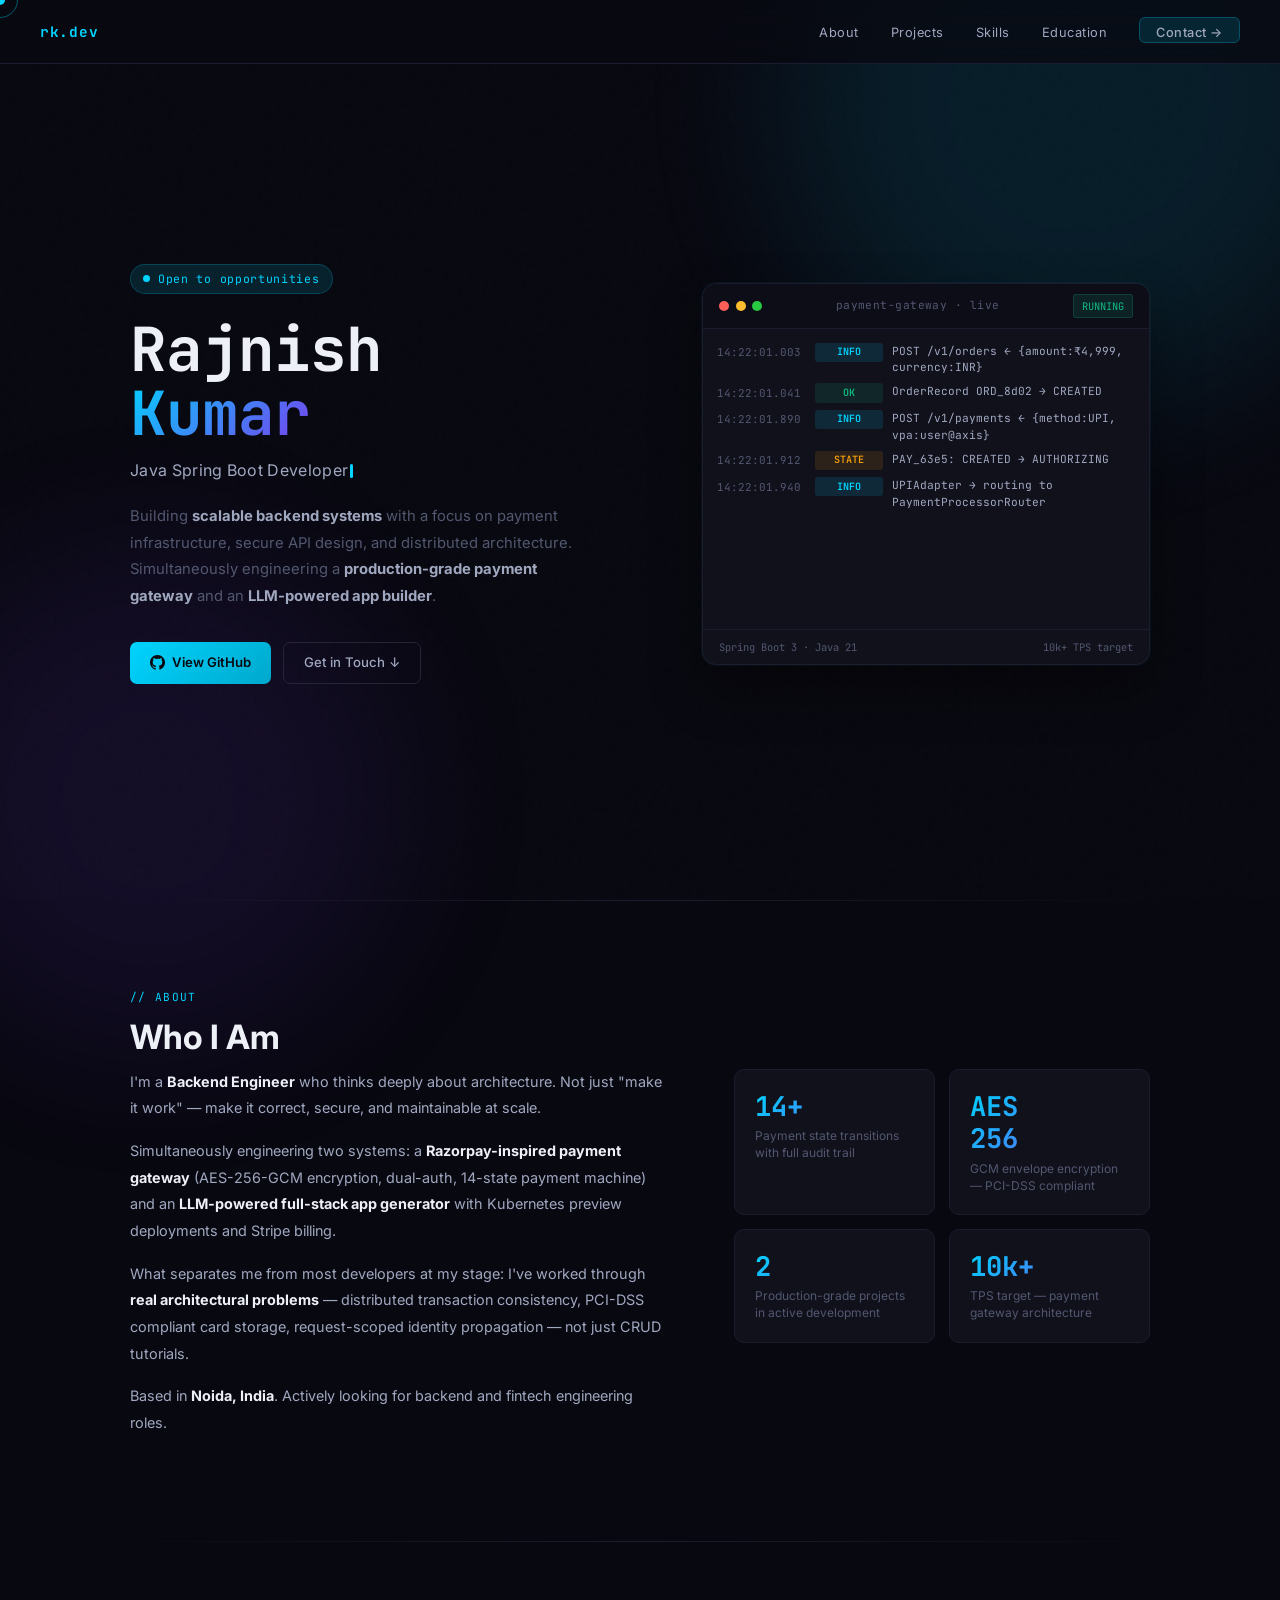
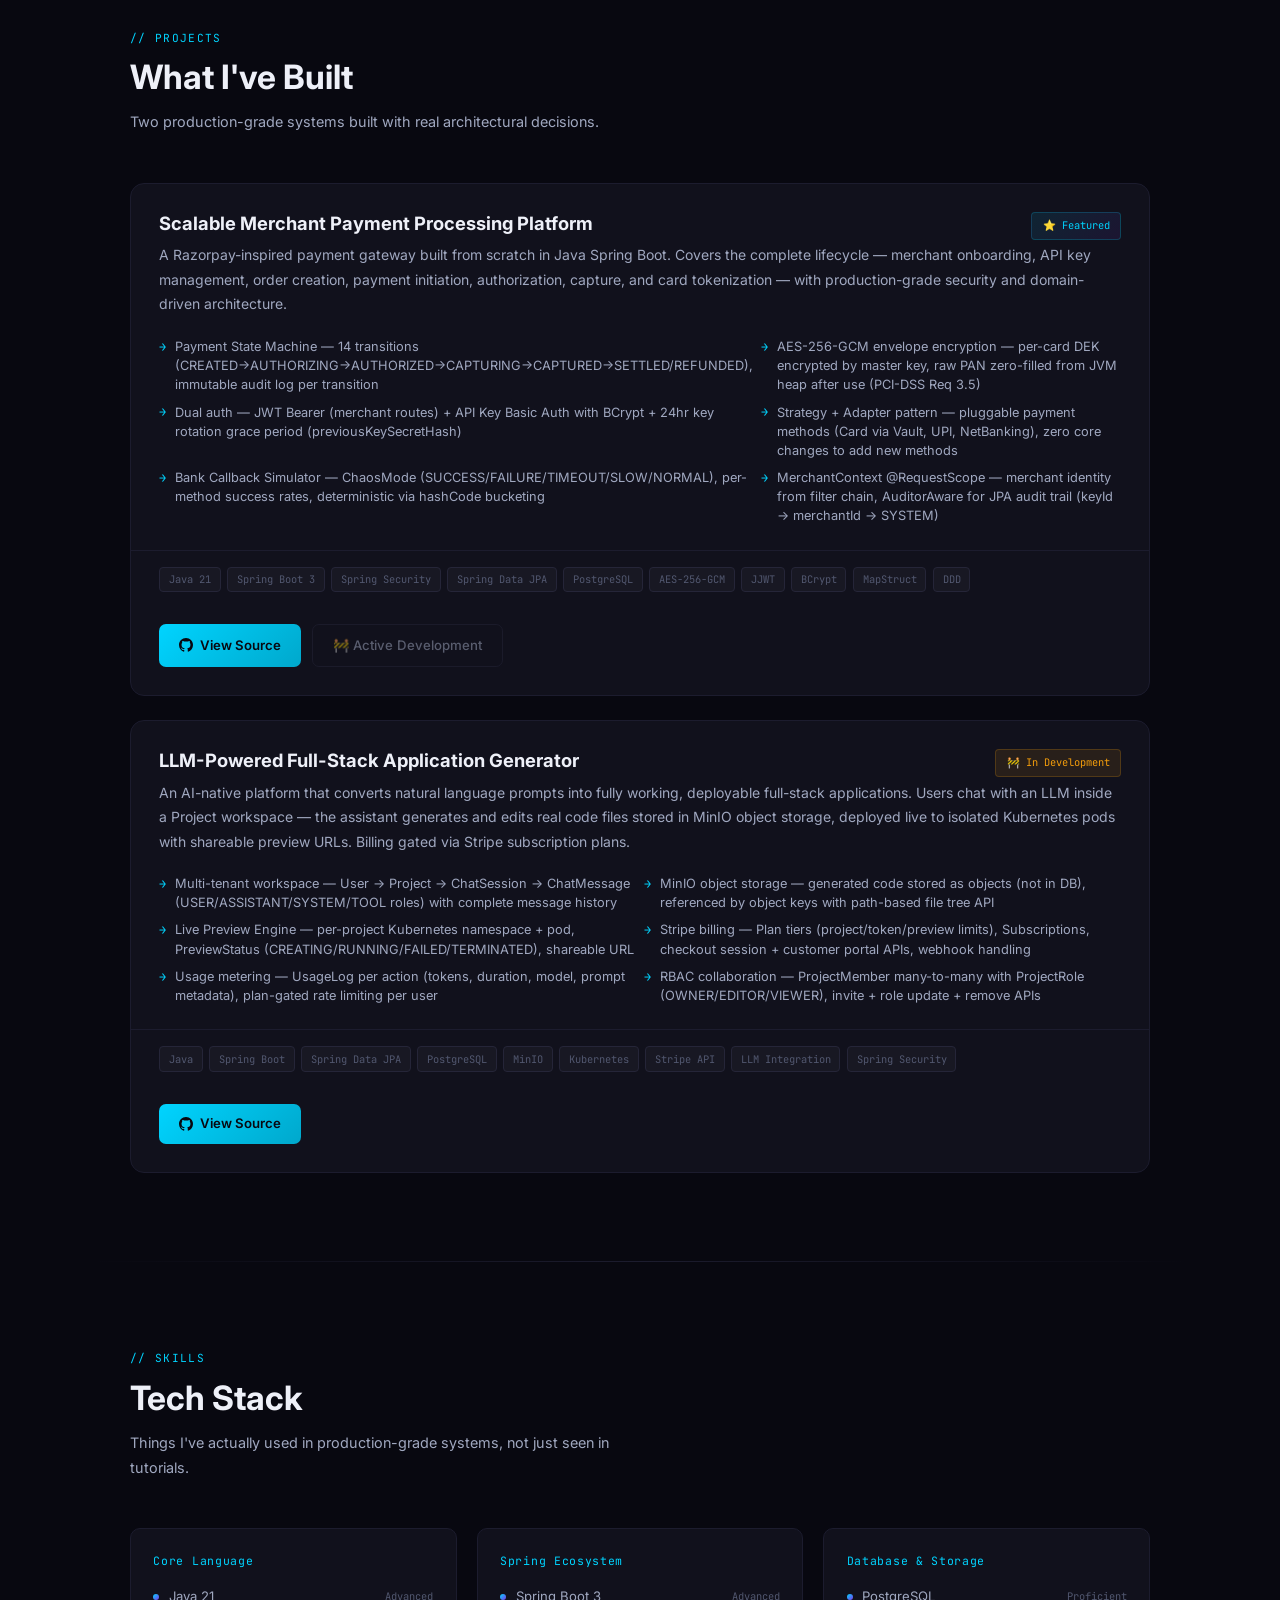
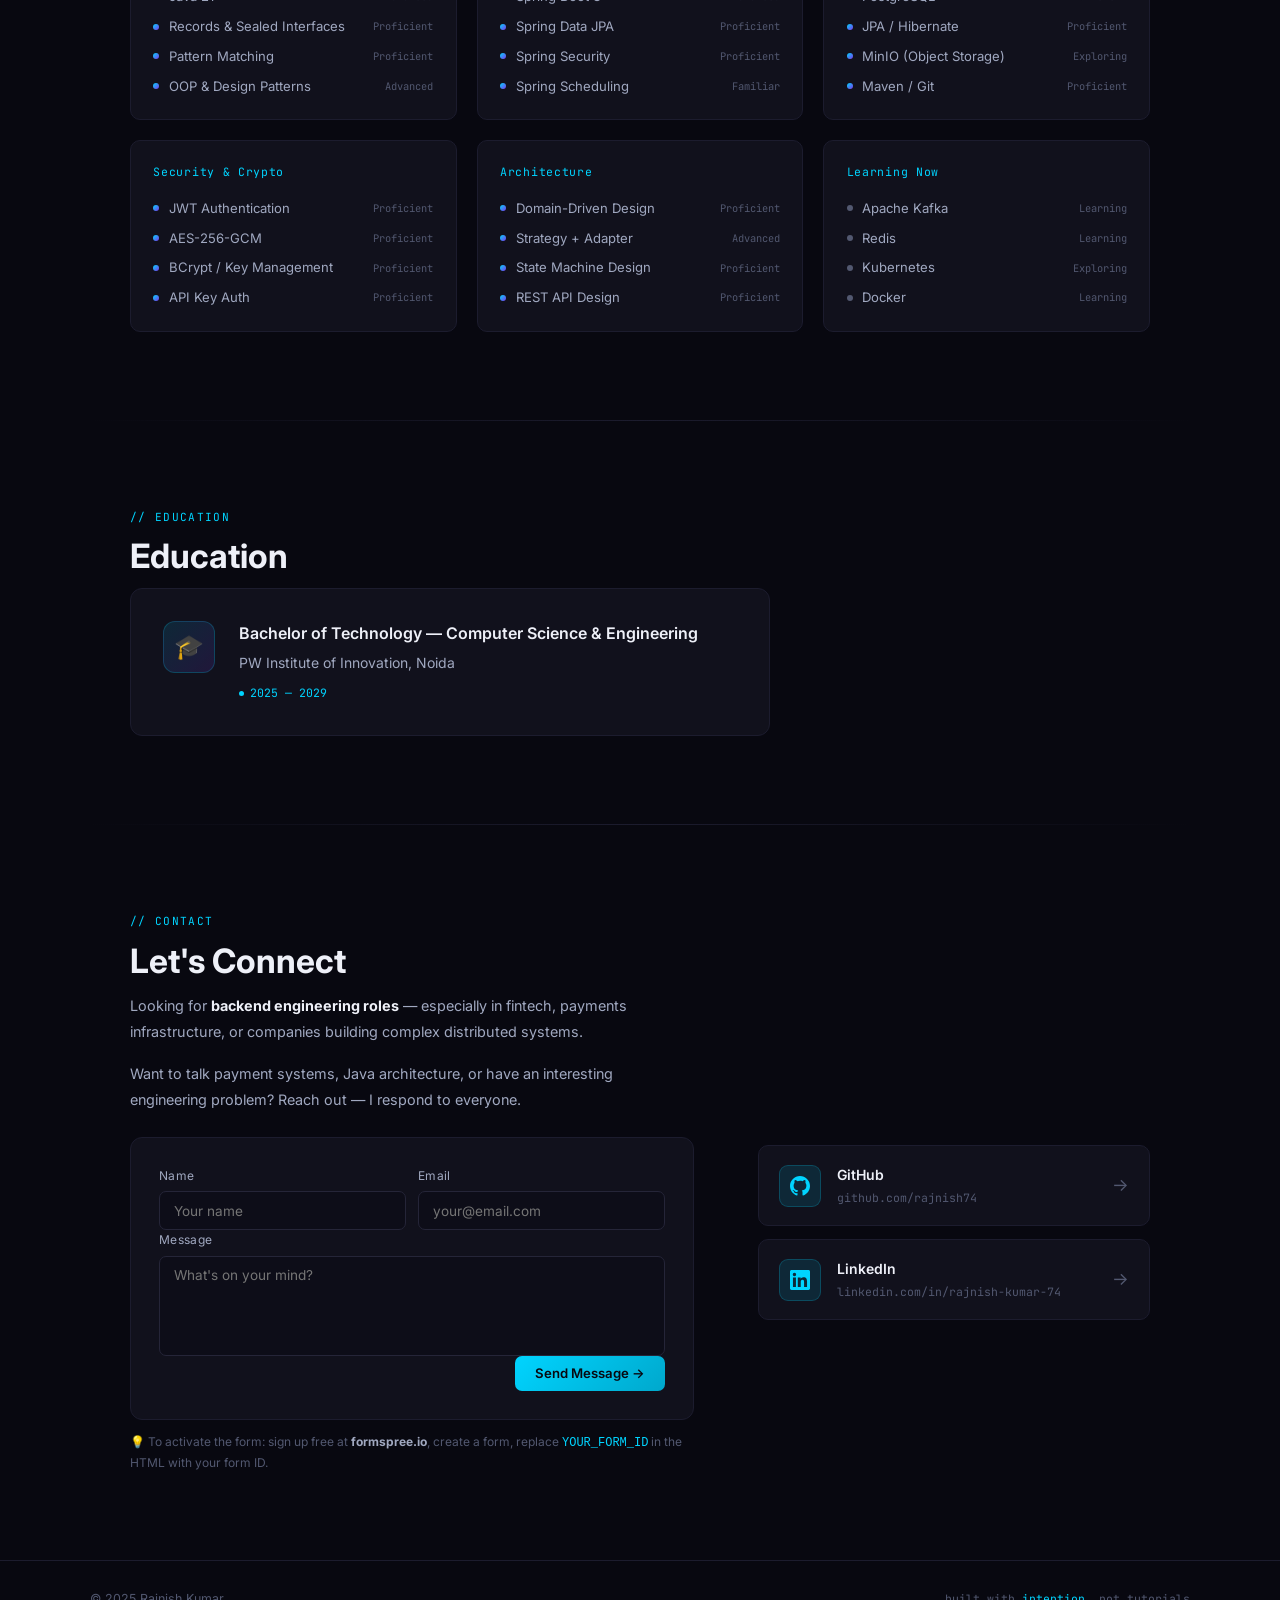
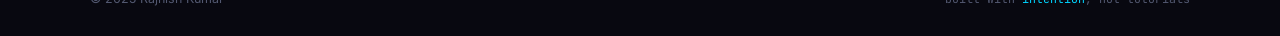
==== index.html @ afc5b8bb "Add files via upload" ====
<!DOCTYPE html>
<html lang="en">
<head>
<meta charset="UTF-8"/>
<meta name="viewport" content="width=device-width, initial-scale=1.0"/>
<title>Rajnish Kumar — Backend Engineer</title>
<meta name="description" content="Rajnish Kumar — Java Spring Boot Developer building scalable backend systems and payment infrastructure. Open to backend and fintech engineering roles."/>
<meta property="og:title" content="Rajnish Kumar — Backend Engineer"/>
<meta property="og:description" content="Java Spring Boot Developer building payment gateways and AI-powered platforms."/>
<meta property="og:type" content="website"/>
<link rel="preconnect" href="https://fonts.googleapis.com"/>
<link rel="preconnect" href="https://fonts.gstatic.com" crossorigin/>
<link href="https://fonts.googleapis.com/css2?family=JetBrains+Mono:wght@400;600;700&family=Inter:wght@300;400;500;600;700&display=swap" rel="stylesheet"/>
<style>
*,*::before,*::after{box-sizing:border-box;margin:0;padding:0}
:root{
  --bg:#080810;--surface:#0D0D18;--card:#11111C;
  --border:#1C1C2E;--border2:#252538;
  --accent:#00D4FF;--accent-dim:rgba(0,212,255,0.12);--accent-glow:rgba(0,212,255,0.25);
  --purple:#7C3AED;--purple-dim:rgba(124,58,237,0.15);
  --text:#EEF0F8;--text2:#A0A8C0;--muted:#525870;
  --success:#10B981;--warning:#F59E0B;--error:#EF4444;
}
html{scroll-behavior:smooth;cursor:none}
body{background:var(--bg);color:var(--text);font-family:'Inter',sans-serif;font-size:16px;line-height:1.6;overflow-x:hidden}

/* ── CURSOR ── */
#cursor{position:fixed;width:10px;height:10px;border-radius:50%;background:var(--accent);pointer-events:none;z-index:9999;transition:transform .1s,background .2s;mix-blend-mode:screen;transform:translate(-50%,-50%)}
#cursor-ring{position:fixed;width:36px;height:36px;border-radius:50%;border:1.5px solid rgba(0,212,255,0.4);pointer-events:none;z-index:9998;transition:width .2s,height .2s,opacity .2s;transform:translate(-50%,-50%)}

/* ── BACKGROUND ── */
body::before{content:'';position:fixed;inset:0;z-index:0;pointer-events:none;background-image:url("data:image/svg+xml,%3Csvg viewBox='0 0 200 200' xmlns='http://www.w3.org/2000/svg'%3E%3Cfilter id='n'%3E%3CfeTurbulence type='fractalNoise' baseFrequency='0.9' numOctaves='4' stitchTiles='stitch'/%3E%3C/filter%3E%3Crect width='100%25' height='100%25' filter='url(%23n)' opacity='0.04'/%3E%3C/svg%3E");opacity:.4}
.orb{position:fixed;border-radius:50%;pointer-events:none;z-index:0;filter:blur(80px);opacity:.1}
.orb1{width:600px;height:600px;background:var(--accent);top:-200px;right:-100px}
.orb2{width:500px;height:500px;background:var(--purple);bottom:-150px;left:-100px}

/* ── NAV ── */
nav{position:fixed;top:0;left:0;right:0;z-index:100;padding:0 2.5rem;height:64px;display:flex;align-items:center;justify-content:space-between;background:rgba(8,8,16,0.75);backdrop-filter:blur(20px);border-bottom:1px solid var(--border);transition:box-shadow .3s}
nav.scrolled{box-shadow:0 4px 30px rgba(0,0,0,.4)}
.nav-logo{font-family:'JetBrains Mono',monospace;font-size:.9rem;font-weight:700;color:var(--accent);text-decoration:none;letter-spacing:.05em}
.nav-links{display:flex;gap:2rem;list-style:none;align-items:center}
.nav-links a{color:var(--text2);font-size:.8rem;text-decoration:none;letter-spacing:.04em;transition:color .2s;position:relative;padding-bottom:2px}
.nav-links a::after{content:'';position:absolute;left:0;bottom:0;width:0;height:1.5px;background:var(--accent);transition:width .25s;border-radius:2px}
.nav-links a:hover{color:var(--text)}
.nav-links a:hover::after,.nav-links a.active::after{width:100%}
.nav-links a.active{color:var(--accent)}
.nav-cta{padding:.45rem 1rem;border-radius:6px;background:var(--accent-dim);color:var(--accent);border:1px solid rgba(0,212,255,.25);font-size:.8rem;font-weight:500;text-decoration:none;transition:all .2s}
.nav-cta:hover,.nav-cta.active{background:rgba(0,212,255,.2);border-color:rgba(0,212,255,.5)}
.hamburger{display:none;flex-direction:column;gap:5px;cursor:pointer;padding:4px}
.hamburger span{display:block;width:22px;height:2px;background:var(--text2);transition:.3s;border-radius:2px}
.hamburger.open span:nth-child(1){transform:rotate(45deg) translate(5px,5px)}
.hamburger.open span:nth-child(2){opacity:0}
.hamburger.open span:nth-child(3){transform:rotate(-45deg) translate(5px,-5px)}
.mobile-menu{display:none;position:fixed;top:64px;left:0;right:0;z-index:99;background:rgba(8,8,16,.97);backdrop-filter:blur(20px);border-bottom:1px solid var(--border);padding:1.5rem 2.5rem;flex-direction:column;gap:1.25rem}
.mobile-menu.open{display:flex}
.mobile-menu a{color:var(--text2);text-decoration:none;font-size:.95rem;transition:color .2s}
.mobile-menu a.active{color:var(--accent)}

/* ── HERO ── */
#hero{min-height:100vh;display:flex;align-items:center;padding:7rem 2.5rem 4rem;position:relative;z-index:1;max-width:1100px;margin:0 auto}
.hero-inner{display:grid;grid-template-columns:1.1fr 1fr;gap:5rem;align-items:center;width:100%}
.hero-eyebrow{display:inline-flex;align-items:center;gap:.5rem;font-family:'JetBrains Mono',monospace;font-size:.72rem;color:var(--accent);background:var(--accent-dim);border:1px solid rgba(0,212,255,.2);padding:.3rem .75rem;border-radius:100px;width:fit-content;letter-spacing:.06em;margin-bottom:1.5rem}
.hero-eyebrow::before{content:'';width:7px;height:7px;border-radius:50%;background:var(--accent);animation:pulse 2s infinite}
.hero-name{font-family:'JetBrains Mono',monospace;font-size:clamp(2.4rem,5vw,3.8rem);font-weight:700;line-height:1.05;color:var(--text);margin-bottom:.75rem}
.hero-name .accent{background:linear-gradient(135deg,var(--accent),var(--purple));-webkit-background-clip:text;-webkit-text-fill-color:transparent;background-clip:text}
/* TYPING CURSOR */
.type-cursor{display:inline-block;width:3px;height:.85em;background:var(--accent);border-radius:2px;vertical-align:middle;margin-left:2px;animation:blink 1s infinite}
.hero-title{font-size:1rem;color:var(--text2);font-weight:400;margin-bottom:1.25rem;letter-spacing:.02em;min-height:1.6em}
.hero-desc{font-size:.925rem;color:var(--muted);line-height:1.8;max-width:460px;margin-bottom:2rem}
.hero-desc strong{color:var(--text2)}
.hero-btns{display:flex;gap:.75rem;flex-wrap:wrap}
.btn{display:inline-flex;align-items:center;gap:.45rem;padding:.6rem 1.25rem;border-radius:7px;font-size:.825rem;font-weight:500;text-decoration:none;transition:all .2s;font-family:'Inter',sans-serif;border:none;cursor:pointer}
.btn-primary{background:linear-gradient(135deg,var(--accent),#00A8CC);color:#080810;font-weight:600}
.btn-primary:hover{transform:translateY(-2px);box-shadow:0 8px 25px rgba(0,212,255,.3)}
.btn-ghost{background:transparent;color:var(--text2);border:1px solid var(--border2)}
.btn-ghost:hover{border-color:rgba(0,212,255,.4);color:var(--accent)}

/* ── TRANSACTION LOG ── */
.log-widget{background:var(--card);border:1px solid var(--border);border-radius:14px;overflow:hidden;font-family:'JetBrains Mono',monospace;box-shadow:0 0 0 1px rgba(0,212,255,.05),0 25px 50px rgba(0,0,0,.4)}
.log-titlebar{display:flex;align-items:center;justify-content:space-between;padding:.65rem 1rem;background:var(--surface);border-bottom:1px solid var(--border)}
.log-dots{display:flex;gap:.4rem}
.log-dot{width:10px;height:10px;border-radius:50%}
.log-filename{color:var(--muted);font-size:.7rem;letter-spacing:.04em}
.log-running{font-size:.65rem;padding:.15rem .5rem;border-radius:3px;background:rgba(16,185,129,.12);color:var(--success);border:1px solid rgba(16,185,129,.2)}
.log-body{height:300px;overflow:hidden;padding:.85rem}
#logLines{display:flex;flex-direction:column;gap:.45rem}
.log-line{display:grid;grid-template-columns:88px 68px 1fr;gap:.6rem;align-items:start;opacity:0;animation:slideIn .35s forwards}
.log-time{color:var(--muted);font-size:.68rem;padding-top:.1rem}
.log-badge{font-size:.63rem;padding:.1rem .35rem;border-radius:3px;font-weight:600;text-align:center;white-space:nowrap}
.b-ok{background:rgba(16,185,129,.12);color:var(--success)}
.b-info{background:var(--accent-dim);color:var(--accent)}
.b-warn{background:rgba(245,158,11,.12);color:var(--warning)}
.log-msg{color:var(--text2);font-size:.7rem;line-height:1.5}
.log-footer{padding:.55rem 1rem;border-top:1px solid var(--border);display:flex;justify-content:space-between;font-size:.65rem;color:var(--muted)}

/* ── SECTIONS ── */
.section-wrap{max-width:1100px;margin:0 auto;padding:5.5rem 2.5rem;position:relative;z-index:1}
.section-divider{height:1px;background:linear-gradient(90deg,transparent,var(--border),transparent);max-width:1100px;margin:0 auto}
.section-eyebrow{font-family:'JetBrains Mono',monospace;font-size:.7rem;color:var(--accent);letter-spacing:.12em;text-transform:uppercase;margin-bottom:.6rem}
.section-heading{font-size:clamp(1.6rem,3vw,2.1rem);font-weight:700;margin-bottom:.75rem;line-height:1.2}
.section-sub{color:var(--text2);font-size:.9rem;max-width:540px;margin-bottom:3rem;line-height:1.75}

/* ── ABOUT ── */
.about-grid{display:grid;grid-template-columns:1.3fr 1fr;gap:4rem;align-items:start}
.about-p{color:var(--text2);font-size:.9rem;line-height:1.85;margin-bottom:1rem}
.about-p strong{color:var(--text)}
.stats-grid{display:grid;grid-template-columns:1fr 1fr;gap:.85rem}
.stat{background:var(--card);border:1px solid var(--border);border-radius:10px;padding:1.25rem;transition:border-color .2s}
.stat:hover{border-color:rgba(0,212,255,.25)}
.stat-val{font-family:'JetBrains Mono',monospace;font-size:1.7rem;font-weight:700;background:linear-gradient(135deg,var(--accent),var(--purple));-webkit-background-clip:text;-webkit-text-fill-color:transparent;background-clip:text;line-height:1.2}
.stat-lbl{color:var(--muted);font-size:.75rem;margin-top:.35rem;line-height:1.4}

/* ── PROJECTS ── */
.projects-stack{display:flex;flex-direction:column;gap:1.5rem}
.project-card{background:var(--card);border:1px solid var(--border);border-radius:14px;overflow:hidden;transition:border-color .25s,box-shadow .25s,transform .25s}
.project-card:hover{border-color:rgba(0,212,255,.3);box-shadow:0 0 40px rgba(0,212,255,.06),0 20px 40px rgba(0,0,0,.3);transform:translateY(-4px)}
.proj-top{padding:1.75rem 1.75rem 0;display:flex;justify-content:space-between;align-items:flex-start;gap:1rem}
.proj-badge{font-family:'JetBrains Mono',monospace;font-size:.65rem;padding:.3rem .65rem;border-radius:4px;white-space:nowrap;background:linear-gradient(135deg,rgba(0,212,255,.1),rgba(124,58,237,.1));color:var(--accent);border:1px solid rgba(0,212,255,.2)}
.proj-badge.wip{background:rgba(245,158,11,.1);color:var(--warning);border-color:rgba(245,158,11,.2)}
.proj-title{font-size:1.15rem;font-weight:700;margin-bottom:.5rem;line-height:1.3}
.proj-desc{color:var(--text2);font-size:.875rem;line-height:1.75;padding:0 1.75rem 1.25rem}
.feat-grid{display:grid;grid-template-columns:1fr 1fr;gap:.5rem;padding:0 1.75rem 1.5rem}
.feat{display:flex;gap:.55rem;align-items:flex-start;font-size:.8rem;color:var(--text2);line-height:1.5}
.feat-arrow{color:var(--accent);font-family:'JetBrains Mono',monospace;font-size:.75rem;margin-top:.05rem;flex-shrink:0}
.proj-stack{padding:1rem 1.75rem;border-top:1px solid var(--border);display:flex;flex-wrap:wrap;gap:.4rem}
.chip{font-family:'JetBrains Mono',monospace;font-size:.65rem;padding:.22rem .55rem;border-radius:4px;background:rgba(255,255,255,.03);color:var(--muted);border:1px solid var(--border2)}
.proj-links{padding:1rem 1.75rem 1.75rem;display:flex;gap:.65rem}

/* ── SKILLS ── */
.skills-grid{display:grid;grid-template-columns:repeat(3,1fr);gap:1.25rem}
.skill-card{background:var(--card);border:1px solid var(--border);border-radius:10px;padding:1.4rem;transition:border-color .2s,transform .2s}
.skill-card:hover{border-color:rgba(0,212,255,.2);transform:translateY(-2px)}
.skill-card-title{font-family:'JetBrains Mono',monospace;font-size:.72rem;color:var(--accent);margin-bottom:1rem;letter-spacing:.06em}
.skill-list{display:flex;flex-direction:column;gap:.55rem}
.skill-row{display:flex;align-items:center;gap:.6rem;font-size:.82rem}
.skill-dot{width:6px;height:6px;border-radius:50%;flex-shrink:0;background:linear-gradient(135deg,var(--accent),var(--purple))}
.skill-name{color:var(--text2);flex:1}
.skill-level{font-family:'JetBrains Mono',monospace;font-size:.65rem;color:var(--muted)}

/* ── EDUCATION ── */
.edu-card{background:var(--card);border:1px solid var(--border);border-radius:12px;padding:2rem;display:flex;gap:1.5rem;align-items:flex-start;transition:border-color .2s;max-width:640px}
.edu-card:hover{border-color:rgba(0,212,255,.2)}
.edu-icon-wrap{width:52px;height:52px;border-radius:12px;flex-shrink:0;background:linear-gradient(135deg,var(--accent-dim),var(--purple-dim));border:1px solid rgba(0,212,255,.2);display:flex;align-items:center;justify-content:center;font-size:1.5rem}
.edu-degree{font-size:1rem;font-weight:600;margin-bottom:.3rem}
.edu-college{color:var(--text2);font-size:.875rem}
.edu-year{font-family:'JetBrains Mono',monospace;font-size:.72rem;color:var(--accent);margin-top:.6rem;display:inline-flex;align-items:center;gap:.4rem}
.edu-year::before{content:'';width:5px;height:5px;border-radius:50%;background:var(--accent)}

/* ── CONTACT ── */
.contact-grid{display:grid;grid-template-columns:1.2fr 1fr;gap:4rem;align-items:center}
.contact-p{color:var(--text2);font-size:.9rem;line-height:1.8;margin-bottom:1rem}
.contact-p strong{color:var(--text)}
.contact-cards{display:flex;flex-direction:column;gap:.85rem}
.contact-card{display:flex;align-items:center;gap:1rem;background:var(--card);border:1px solid var(--border);border-radius:10px;padding:1.1rem 1.25rem;text-decoration:none;color:var(--text);transition:border-color .2s,transform .2s,box-shadow .2s}
.contact-card:hover{border-color:rgba(0,212,255,.35);transform:translateX(5px);box-shadow:0 0 20px rgba(0,212,255,.05)}
.contact-card-icon{width:42px;height:42px;border-radius:9px;flex-shrink:0;background:var(--accent-dim);border:1px solid rgba(0,212,255,.2);display:flex;align-items:center;justify-content:center}
.contact-card-name{font-weight:600;font-size:.875rem;margin-bottom:.15rem}
.contact-card-handle{font-family:'JetBrains Mono',monospace;font-size:.72rem;color:var(--muted)}
.contact-card-arrow{color:var(--muted);margin-left:auto;font-size:1.1rem;transition:color .2s,transform .2s}
.contact-card:hover .contact-card-arrow{color:var(--accent);transform:translateX(3px)}

/* ── CONTACT FORM ── */
.contact-form{background:var(--card);border:1px solid var(--border);border-radius:12px;padding:1.75rem;display:flex;flex-direction:column;gap:1rem}
.form-row{display:grid;grid-template-columns:1fr 1fr;gap:.75rem}
.form-group{display:flex;flex-direction:column;gap:.4rem}
.form-group label{font-size:.75rem;color:var(--text2);letter-spacing:.03em}
.form-group input,.form-group textarea{background:var(--surface);border:1px solid var(--border2);border-radius:7px;padding:.65rem .9rem;color:var(--text);font-size:.85rem;font-family:'Inter',sans-serif;outline:none;transition:border-color .2s,box-shadow .2s;resize:none}
.form-group input:focus,.form-group textarea:focus{border-color:rgba(0,212,255,.4);box-shadow:0 0 0 3px rgba(0,212,255,.07)}
.form-group textarea{height:100px}
.form-submit{display:flex;justify-content:flex-end;align-items:center;gap:1rem}
.form-msg{font-size:.8rem;color:var(--success);opacity:0;transition:opacity .3s}
.form-msg.show{opacity:1}
.form-err{color:var(--error)}

/* ── FOOTER ── */
footer{border-top:1px solid var(--border);padding:1.75rem 2.5rem;position:relative;z-index:1}
.footer-inner{max-width:1100px;margin:0 auto;display:flex;justify-content:space-between;align-items:center}
.footer-left{color:var(--muted);font-size:.78rem}
.footer-right{font-family:'JetBrains Mono',monospace;font-size:.72rem;color:var(--muted)}
.footer-right span{color:var(--accent)}

/* ── BACK TO TOP ── */
#backTop{position:fixed;bottom:2rem;right:2rem;z-index:50;width:40px;height:40px;border-radius:50%;background:var(--accent-dim);border:1px solid rgba(0,212,255,.3);color:var(--accent);display:flex;align-items:center;justify-content:center;cursor:pointer;opacity:0;transform:translateY(10px);transition:opacity .3s,transform .3s,background .2s;font-size:1rem}
#backTop.show{opacity:1;transform:translateY(0)}
#backTop:hover{background:rgba(0,212,255,.2)}

/* ── REVEAL ── */
.reveal{opacity:0;transform:translateY(28px);transition:opacity .65s ease,transform .65s ease}
.reveal.in{opacity:1;transform:translateY(0)}
.d1{transition-delay:.1s}.d2{transition-delay:.2s}.d3{transition-delay:.3s}

/* ── KEYFRAMES ── */
@keyframes pulse{0%,100%{opacity:1;transform:scale(1)}50%{opacity:.5;transform:scale(.85)}}
@keyframes blink{0%,100%{opacity:1}50%{opacity:0}}
@keyframes slideIn{from{opacity:0;transform:translateX(-8px)}to{opacity:1;transform:translateX(0)}}

/* ── RESPONSIVE ── */
@media(max-width:960px){
  .hero-inner{grid-template-columns:1fr;gap:3rem}
  .log-widget{display:none}
  .about-grid,.contact-grid{grid-template-columns:1fr}
  .skills-grid{grid-template-columns:1fr 1fr}
  .feat-grid{grid-template-columns:1fr}
}
@media(max-width:640px){
  .nav-links{display:none}
  .hamburger{display:flex}
  .section-wrap{padding:4rem 1.25rem}
  nav{padding:0 1.25rem}
  .skills-grid{grid-template-columns:1fr}
  #hero{padding:6rem 1.25rem 3rem}
  .footer-inner{flex-direction:column;gap:.5rem;text-align:center}
  .form-row{grid-template-columns:1fr}
  #backTop{bottom:1.25rem;right:1.25rem}
}
</style>
</head>
<body>

<div id="cursor"></div>
<div id="cursor-ring"></div>
<div class="orb orb1"></div>
<div class="orb orb2"></div>
<div id="backTop" onclick="window.scrollTo({top:0,behavior:'smooth'})">↑</div>

<!-- NAV -->
<nav id="mainNav">
  <a href="#hero" class="nav-logo">rk.dev</a>
  <ul class="nav-links" id="navLinks">
    <li><a href="#about" data-section="about">About</a></li>
    <li><a href="#projects" data-section="projects">Projects</a></li>
    <li><a href="#skills" data-section="skills">Skills</a></li>
    <li><a href="#education" data-section="education">Education</a></li>
    <li><a href="#contact" data-section="contact" class="nav-cta">Contact →</a></li>
  </ul>
  <div class="hamburger" id="hamburger">
    <span></span><span></span><span></span>
  </div>
</nav>

<div class="mobile-menu" id="mobileMenu">
  <a href="#about" onclick="closeMobile()">About</a>
  <a href="#projects" onclick="closeMobile()">Projects</a>
  <a href="#skills" onclick="closeMobile()">Skills</a>
  <a href="#education" onclick="closeMobile()">Education</a>
  <a href="#contact" onclick="closeMobile()">Contact</a>
</div>

<!-- HERO -->
<section id="hero">
  <div class="hero-inner">
    <div class="hero-left">
      <div class="hero-eyebrow">Open to opportunities</div>
      <h1 class="hero-name">Rajnish<br/><span class="accent">Kumar</span></h1>
      <p class="hero-title" id="heroTitle"><span class="type-cursor"></span></p>
      <p class="hero-desc">
        Building <strong>scalable backend systems</strong> with a focus on payment infrastructure, secure API design, and distributed architecture. Simultaneously engineering a <strong>production-grade payment gateway</strong> and an <strong>LLM-powered app builder</strong>.
      </p>
      <div class="hero-btns">
        <a href="https://github.com/rajnish74" target="_blank" class="btn btn-primary">
          <svg width="15" height="15" viewBox="0 0 24 24" fill="currentColor"><path d="M12 0C5.374 0 0 5.373 0 12c0 5.302 3.438 9.8 8.207 11.387.599.111.793-.261.793-.577v-2.234c-3.338.726-4.033-1.416-4.033-1.416-.546-1.387-1.333-1.756-1.333-1.756-1.089-.745.083-.729.083-.729 1.205.084 1.839 1.237 1.839 1.237 1.07 1.834 2.807 1.304 3.492.997.107-.775.418-1.305.762-1.604-2.665-.305-5.467-1.334-5.467-5.931 0-1.311.469-2.381 1.236-3.221-.124-.303-.535-1.524.117-3.176 0 0 1.008-.322 3.301 1.23A11.509 11.509 0 0 1 12 5.803c1.02.005 2.047.138 3.006.404 2.291-1.552 3.297-1.23 3.297-1.23.653 1.653.242 2.874.118 3.176.77.84 1.235 1.911 1.235 3.221 0 4.609-2.807 5.624-5.479 5.921.43.372.823 1.102.823 2.222v3.293c0 .319.192.694.801.576C20.566 21.797 24 17.3 24 12c0-6.627-5.373-12-12-12z"/></svg>
          View GitHub
        </a>
        <a href="#contact" class="btn btn-ghost">Get in Touch ↓</a>
      </div>
    </div>

    <div class="log-widget">
      <div class="log-titlebar">
        <div class="log-dots">
          <div class="log-dot" style="background:#FF5F57"></div>
          <div class="log-dot" style="background:#FFBD2E"></div>
          <div class="log-dot" style="background:#28CA41"></div>
        </div>
        <span class="log-filename">payment-gateway · live</span>
        <span class="log-running">RUNNING</span>
      </div>
      <div class="log-body"><div id="logLines"></div></div>
      <div class="log-footer">
        <span>Spring Boot 3 · Java 21</span>
        <span>10k+ TPS target</span>
      </div>
    </div>
  </div>
</section>

<div class="section-divider"></div>

<!-- ABOUT -->
<section id="about">
  <div class="section-wrap">
    <div class="section-eyebrow">// about</div>
    <h2 class="section-heading">Who I Am</h2>
    <div class="about-grid">
      <div class="reveal">
        <p class="about-p">I'm a <strong>Backend Engineer</strong> who thinks deeply about architecture. Not just "make it work" — make it correct, secure, and maintainable at scale.</p>
        <p class="about-p">Simultaneously engineering two systems: a <strong>Razorpay-inspired payment gateway</strong> (AES-256-GCM encryption, dual-auth, 14-state payment machine) and an <strong>LLM-powered full-stack app generator</strong> with Kubernetes preview deployments and Stripe billing.</p>
        <p class="about-p">What separates me from most developers at my stage: I've worked through <strong>real architectural problems</strong> — distributed transaction consistency, PCI-DSS compliant card storage, request-scoped identity propagation — not just CRUD tutorials.</p>
        <p class="about-p">Based in <strong>Noida, India</strong>. Actively looking for backend and fintech engineering roles.</p>
      </div>
      <div class="stats-grid reveal d1">
        <div class="stat"><div class="stat-val">14+</div><div class="stat-lbl">Payment state transitions with full audit trail</div></div>
        <div class="stat"><div class="stat-val">AES<br/>256</div><div class="stat-lbl">GCM envelope encryption — PCI-DSS compliant</div></div>
        <div class="stat"><div class="stat-val">2</div><div class="stat-lbl">Production-grade projects in active development</div></div>
        <div class="stat"><div class="stat-val">10k+</div><div class="stat-lbl">TPS target — payment gateway architecture</div></div>
      </div>
    </div>
  </div>
</section>

<div class="section-divider"></div>

<!-- PROJECTS -->
<section id="projects">
  <div class="section-wrap">
    <div class="section-eyebrow">// projects</div>
    <h2 class="section-heading">What I've Built</h2>
    <p class="section-sub">Two production-grade systems built with real architectural decisions.</p>

    <div class="projects-stack">

      <!-- PROJECT 1 -->
      <div class="project-card reveal">
        <div class="proj-top">
          <div><div class="proj-title">Scalable Merchant Payment Processing Platform</div></div>
          <div class="proj-badge">⭐ Featured</div>
        </div>
        <p class="proj-desc">A Razorpay-inspired payment gateway built from scratch in Java Spring Boot. Covers the complete lifecycle — merchant onboarding, API key management, order creation, payment initiation, authorization, capture, and card tokenization — with production-grade security and domain-driven architecture.</p>
        <div class="feat-grid">
          <div class="feat"><span class="feat-arrow">→</span><span>Payment State Machine — 14 transitions (CREATED→AUTHORIZING→AUTHORIZED→CAPTURING→CAPTURED→SETTLED/REFUNDED), immutable audit log per transition</span></div>
          <div class="feat"><span class="feat-arrow">→</span><span>AES-256-GCM envelope encryption — per-card DEK encrypted by master key, raw PAN zero-filled from JVM heap after use (PCI-DSS Req 3.5)</span></div>
          <div class="feat"><span class="feat-arrow">→</span><span>Dual auth — JWT Bearer (merchant routes) + API Key Basic Auth with BCrypt + 24hr key rotation grace period (previousKeySecretHash)</span></div>
          <div class="feat"><span class="feat-arrow">→</span><span>Strategy + Adapter pattern — pluggable payment methods (Card via Vault, UPI, NetBanking), zero core changes to add new methods</span></div>
          <div class="feat"><span class="feat-arrow">→</span><span>Bank Callback Simulator — ChaosMode (SUCCESS/FAILURE/TIMEOUT/SLOW/NORMAL), per-method success rates, deterministic via hashCode bucketing</span></div>
          <div class="feat"><span class="feat-arrow">→</span><span>MerchantContext @RequestScope — merchant identity from filter chain, AuditorAware for JPA audit trail (keyId → merchantId → SYSTEM)</span></div>
        </div>
        <div class="proj-stack">
          <span class="chip">Java 21</span><span class="chip">Spring Boot 3</span><span class="chip">Spring Security</span>
          <span class="chip">Spring Data JPA</span><span class="chip">PostgreSQL</span><span class="chip">AES-256-GCM</span>
          <span class="chip">JJWT</span><span class="chip">BCrypt</span><span class="chip">MapStruct</span><span class="chip">DDD</span>
        </div>
        <div class="proj-links">
          <a href="https://github.com/rajnish74/razorpay" target="_blank" class="btn btn-primary">
            <svg width="14" height="14" viewBox="0 0 24 24" fill="currentColor"><path d="M12 0C5.374 0 0 5.373 0 12c0 5.302 3.438 9.8 8.207 11.387.599.111.793-.261.793-.577v-2.234c-3.338.726-4.033-1.416-4.033-1.416-.546-1.387-1.333-1.756-1.333-1.756-1.089-.745.083-.729.083-.729 1.205.084 1.839 1.237 1.839 1.237 1.07 1.834 2.807 1.304 3.492.997.107-.775.418-1.305.762-1.604-2.665-.305-5.467-1.334-5.467-5.931 0-1.311.469-2.381 1.236-3.221-.124-.303-.535-1.524.117-3.176 0 0 1.008-.322 3.301 1.23A11.509 11.509 0 0 1 12 5.803c1.02.005 2.047.138 3.006.404 2.291-1.552 3.297-1.23 3.297-1.23.653 1.653.242 2.874.118 3.176.77.84 1.235 1.911 1.235 3.221 0 4.609-2.807 5.624-5.479 5.921.43.372.823 1.102.823 2.222v3.293c0 .319.192.694.801.576C20.566 21.797 24 17.3 24 12c0-6.627-5.373-12-12-12z"/></svg>
            View Source
          </a>
          <span class="btn btn-ghost" style="opacity:.5;cursor:default">🚧 Active Development</span>
        </div>
      </div>

      <!-- PROJECT 2 -->
      <div class="project-card reveal d1">
        <div class="proj-top">
          <div><div class="proj-title">LLM-Powered Full-Stack Application Generator</div></div>
          <div class="proj-badge wip">🚧 In Development</div>
        </div>
        <p class="proj-desc">An AI-native platform that converts natural language prompts into fully working, deployable full-stack applications. Users chat with an LLM inside a Project workspace — the assistant generates and edits real code files stored in MinIO object storage, deployed live to isolated Kubernetes pods with shareable preview URLs. Billing gated via Stripe subscription plans.</p>
        <div class="feat-grid">
          <div class="feat"><span class="feat-arrow">→</span><span>Multi-tenant workspace — User → Project → ChatSession → ChatMessage (USER/ASSISTANT/SYSTEM/TOOL roles) with complete message history</span></div>
          <div class="feat"><span class="feat-arrow">→</span><span>MinIO object storage — generated code stored as objects (not in DB), referenced by object keys with path-based file tree API</span></div>
          <div class="feat"><span class="feat-arrow">→</span><span>Live Preview Engine — per-project Kubernetes namespace + pod, PreviewStatus (CREATING/RUNNING/FAILED/TERMINATED), shareable URL</span></div>
          <div class="feat"><span class="feat-arrow">→</span><span>Stripe billing — Plan tiers (project/token/preview limits), Subscriptions, checkout session + customer portal APIs, webhook handling</span></div>
          <div class="feat"><span class="feat-arrow">→</span><span>Usage metering — UsageLog per action (tokens, duration, model, prompt metadata), plan-gated rate limiting per user</span></div>
          <div class="feat"><span class="feat-arrow">→</span><span>RBAC collaboration — ProjectMember many-to-many with ProjectRole (OWNER/EDITOR/VIEWER), invite + role update + remove APIs</span></div>
        </div>
        <div class="proj-stack">
          <span class="chip">Java</span><span class="chip">Spring Boot</span><span class="chip">Spring Data JPA</span>
          <span class="chip">PostgreSQL</span><span class="chip">MinIO</span><span class="chip">Kubernetes</span>
          <span class="chip">Stripe API</span><span class="chip">LLM Integration</span><span class="chip">Spring Security</span>
        </div>
        <div class="proj-links">
          <a href="https://github.com/rajnish74" target="_blank" class="btn btn-primary">
            <svg width="14" height="14" viewBox="0 0 24 24" fill="currentColor"><path d="M12 0C5.374 0 0 5.373 0 12c0 5.302 3.438 9.8 8.207 11.387.599.111.793-.261.793-.577v-2.234c-3.338.726-4.033-1.416-4.033-1.416-.546-1.387-1.333-1.756-1.333-1.756-1.089-.745.083-.729.083-.729 1.205.084 1.839 1.237 1.839 1.237 1.07 1.834 2.807 1.304 3.492.997.107-.775.418-1.305.762-1.604-2.665-.305-5.467-1.334-5.467-5.931 0-1.311.469-2.381 1.236-3.221-.124-.303-.535-1.524.117-3.176 0 0 1.008-.322 3.301 1.23A11.509 11.509 0 0 1 12 5.803c1.02.005 2.047.138 3.006.404 2.291-1.552 3.297-1.23 3.297-1.23.653 1.653.242 2.874.118 3.176.77.84 1.235 1.911 1.235 3.221 0 4.609-2.807 5.624-5.479 5.921.43.372.823 1.102.823 2.222v3.293c0 .319.192.694.801.576C20.566 21.797 24 17.3 24 12c0-6.627-5.373-12-12-12z"/></svg>
            View Source
          </a>
        </div>
      </div>

    </div>
  </div>
</section>

<div class="section-divider"></div>

<!-- SKILLS -->
<section id="skills">
  <div class="section-wrap">
    <div class="section-eyebrow">// skills</div>
    <h2 class="section-heading">Tech Stack</h2>
    <p class="section-sub">Things I've actually used in production-grade systems, not just seen in tutorials.</p>
    <div class="skills-grid">
      <div class="skill-card reveal">
        <div class="skill-card-title">Core Language</div>
        <div class="skill-list">
          <div class="skill-row"><div class="skill-dot"></div><span class="skill-name">Java 21</span><span class="skill-level">Advanced</span></div>
          <div class="skill-row"><div class="skill-dot"></div><span class="skill-name">Records & Sealed Interfaces</span><span class="skill-level">Proficient</span></div>
          <div class="skill-row"><div class="skill-dot"></div><span class="skill-name">Pattern Matching</span><span class="skill-level">Proficient</span></div>
          <div class="skill-row"><div class="skill-dot"></div><span class="skill-name">OOP & Design Patterns</span><span class="skill-level">Advanced</span></div>
        </div>
      </div>
      <div class="skill-card reveal d1">
        <div class="skill-card-title">Spring Ecosystem</div>
        <div class="skill-list">
          <div class="skill-row"><div class="skill-dot"></div><span class="skill-name">Spring Boot 3</span><span class="skill-level">Advanced</span></div>
          <div class="skill-row"><div class="skill-dot"></div><span class="skill-name">Spring Data JPA</span><span class="skill-level">Proficient</span></div>
          <div class="skill-row"><div class="skill-dot"></div><span class="skill-name">Spring Security</span><span class="skill-level">Proficient</span></div>
          <div class="skill-row"><div class="skill-dot"></div><span class="skill-name">Spring Scheduling</span><span class="skill-level">Familiar</span></div>
        </div>
      </div>
      <div class="skill-card reveal d2">
        <div class="skill-card-title">Database & Storage</div>
        <div class="skill-list">
          <div class="skill-row"><div class="skill-dot"></div><span class="skill-name">PostgreSQL</span><span class="skill-level">Proficient</span></div>
          <div class="skill-row"><div class="skill-dot"></div><span class="skill-name">JPA / Hibernate</span><span class="skill-level">Proficient</span></div>
          <div class="skill-row"><div class="skill-dot"></div><span class="skill-name">MinIO (Object Storage)</span><span class="skill-level">Exploring</span></div>
          <div class="skill-row"><div class="skill-dot"></div><span class="skill-name">Maven / Git</span><span class="skill-level">Proficient</span></div>
        </div>
      </div>
      <div class="skill-card reveal">
        <div class="skill-card-title">Security & Crypto</div>
        <div class="skill-list">
          <div class="skill-row"><div class="skill-dot"></div><span class="skill-name">JWT Authentication</span><span class="skill-level">Proficient</span></div>
          <div class="skill-row"><div class="skill-dot"></div><span class="skill-name">AES-256-GCM</span><span class="skill-level">Proficient</span></div>
          <div class="skill-row"><div class="skill-dot"></div><span class="skill-name">BCrypt / Key Management</span><span class="skill-level">Proficient</span></div>
          <div class="skill-row"><div class="skill-dot"></div><span class="skill-name">API Key Auth</span><span class="skill-level">Proficient</span></div>
        </div>
      </div>
      <div class="skill-card reveal d1">
        <div class="skill-card-title">Architecture</div>
        <div class="skill-list">
          <div class="skill-row"><div class="skill-dot"></div><span class="skill-name">Domain-Driven Design</span><span class="skill-level">Proficient</span></div>
          <div class="skill-row"><div class="skill-dot"></div><span class="skill-name">Strategy + Adapter</span><span class="skill-level">Advanced</span></div>
          <div class="skill-row"><div class="skill-dot"></div><span class="skill-name">State Machine Design</span><span class="skill-level">Proficient</span></div>
          <div class="skill-row"><div class="skill-dot"></div><span class="skill-name">REST API Design</span><span class="skill-level">Proficient</span></div>
        </div>
      </div>
      <div class="skill-card reveal d2">
        <div class="skill-card-title">Learning Now</div>
        <div class="skill-list">
          <div class="skill-row"><div class="skill-dot" style="background:var(--muted)"></div><span class="skill-name">Apache Kafka</span><span class="skill-level">Learning</span></div>
          <div class="skill-row"><div class="skill-dot" style="background:var(--muted)"></div><span class="skill-name">Redis</span><span class="skill-level">Learning</span></div>
          <div class="skill-row"><div class="skill-dot" style="background:var(--muted)"></div><span class="skill-name">Kubernetes</span><span class="skill-level">Exploring</span></div>
          <div class="skill-row"><div class="skill-dot" style="background:var(--muted)"></div><span class="skill-name">Docker</span><span class="skill-level">Learning</span></div>
        </div>
      </div>
    </div>
  </div>
</section>

<div class="section-divider"></div>

<!-- EDUCATION -->
<section id="education">
  <div class="section-wrap">
    <div class="section-eyebrow">// education</div>
    <h2 class="section-heading">Education</h2>
    <div class="edu-card reveal">
      <div class="edu-icon-wrap">🎓</div>
      <div>
        <div class="edu-degree">Bachelor of Technology — Computer Science & Engineering</div>
        <div class="edu-college">PW Institute of Innovation, Noida</div>
        <div class="edu-year">2025 — 2029</div>
      </div>
    </div>
  </div>
</section>

<div class="section-divider"></div>

<!-- CONTACT -->
<section id="contact">
  <div class="section-wrap">
    <div class="section-eyebrow">// contact</div>
    <h2 class="section-heading">Let's Connect</h2>
    <div class="contact-grid">
      <div class="reveal">
        <p class="contact-p">Looking for <strong>backend engineering roles</strong> — especially in fintech, payments infrastructure, or companies building complex distributed systems.</p>
        <p class="contact-p">Want to talk payment systems, Java architecture, or have an interesting engineering problem? Reach out — I respond to everyone.</p>

        <!-- WORKING CONTACT FORM via Formspree -->
        <div class="contact-form" style="margin-top:1.5rem">
          <form id="contactForm" action="https://formspree.io/f/YOUR_FORM_ID" method="POST">
            <div class="form-row">
              <div class="form-group">
                <label>Name</label>
                <input type="text" name="name" placeholder="Your name" required/>
              </div>
              <div class="form-group">
                <label>Email</label>
                <input type="email" name="email" placeholder="your@email.com" required/>
              </div>
            </div>
            <div class="form-group">
              <label>Message</label>
              <textarea name="message" placeholder="What's on your mind?" required></textarea>
            </div>
            <div class="form-submit">
              <span class="form-msg" id="formMsg">Message sent! ✓</span>
              <button type="submit" class="btn btn-primary" id="formBtn">Send Message →</button>
            </div>
          </form>
        </div>
        <p style="margin-top:.75rem;font-size:.75rem;color:var(--muted)">
          💡 To activate the form: sign up free at <strong style="color:var(--text2)">formspree.io</strong>, create a form, replace <code style="color:var(--accent)">YOUR_FORM_ID</code> in the HTML with your form ID.
        </p>
      </div>

      <div class="contact-cards reveal d1">
        <a href="https://github.com/rajnish74" target="_blank" class="contact-card">
          <div class="contact-card-icon">
            <svg width="20" height="20" viewBox="0 0 24 24" fill="var(--accent)"><path d="M12 0C5.374 0 0 5.373 0 12c0 5.302 3.438 9.8 8.207 11.387.599.111.793-.261.793-.577v-2.234c-3.338.726-4.033-1.416-4.033-1.416-.546-1.387-1.333-1.756-1.333-1.756-1.089-.745.083-.729.083-.729 1.205.084 1.839 1.237 1.839 1.237 1.07 1.834 2.807 1.304 3.492.997.107-.775.418-1.305.762-1.604-2.665-.305-5.467-1.334-5.467-5.931 0-1.311.469-2.381 1.236-3.221-.124-.303-.535-1.524.117-3.176 0 0 1.008-.322 3.301 1.23A11.509 11.509 0 0 1 12 5.803c1.02.005 2.047.138 3.006.404 2.291-1.552 3.297-1.23 3.297-1.23.653 1.653.242 2.874.118 3.176.77.84 1.235 1.911 1.235 3.221 0 4.609-2.807 5.624-5.479 5.921.43.372.823 1.102.823 2.222v3.293c0 .319.192.694.801.576C20.566 21.797 24 17.3 24 12c0-6.627-5.373-12-12-12z"/></svg>
          </div>
          <div>
            <div class="contact-card-name">GitHub</div>
            <div class="contact-card-handle">github.com/rajnish74</div>
          </div>
          <span class="contact-card-arrow">→</span>
        </a>
        <a href="https://www.linkedin.com/in/rajnish-kumar-74/" target="_blank" class="contact-card">
          <div class="contact-card-icon">
            <svg width="20" height="20" viewBox="0 0 24 24" fill="var(--accent)"><path d="M20.447 20.452h-3.554v-5.569c0-1.328-.027-3.037-1.852-3.037-1.853 0-2.136 1.445-2.136 2.939v5.667H9.351V9h3.414v1.561h.046c.477-.9 1.637-1.85 3.37-1.85 3.601 0 4.267 2.37 4.267 5.455v6.286zM5.337 7.433a2.062 2.062 0 0 1-2.063-2.065 2.064 2.064 0 1 1 2.063 2.065zm1.782 13.019H3.555V9h3.564v11.452zM22.225 0H1.771C.792 0 0 .774 0 1.729v20.542C0 23.227.792 24 1.771 24h20.451C23.2 24 24 23.227 24 22.271V1.729C24 .774 23.2 0 22.222 0h.003z"/></svg>
          </div>
          <div>
            <div class="contact-card-name">LinkedIn</div>
            <div class="contact-card-handle">linkedin.com/in/rajnish-kumar-74</div>
          </div>
          <span class="contact-card-arrow">→</span>
        </a>
      </div>
    </div>
  </div>
</section>

<footer>
  <div class="footer-inner">
    <span class="footer-left">© 2025 Rajnish Kumar</span>
    <span class="footer-right">built with <span>intention</span>, not tutorials</span>
  </div>
</footer>

<script>
// ── CUSTOM CURSOR ──
const cur=document.getElementById('cursor'),ring=document.getElementById('cursor-ring');
let mx=0,my=0,rx=0,ry=0;
document.addEventListener('mousemove',e=>{
  mx=e.clientX;my=e.clientY;
  cur.style.left=mx+'px';cur.style.top=my+'px';
});
(function animRing(){
  rx+=(mx-rx)*.12;ry+=(my-ry)*.12;
  ring.style.left=rx+'px';ring.style.top=ry+'px';
  requestAnimationFrame(animRing);
})();
document.querySelectorAll('a,button,.btn').forEach(el=>{
  el.addEventListener('mouseenter',()=>{cur.style.transform='translate(-50%,-50%) scale(2.5)';ring.style.width='60px';ring.style.height='60px';ring.style.opacity='.5'});
  el.addEventListener('mouseleave',()=>{cur.style.transform='translate(-50%,-50%) scale(1)';ring.style.width='36px';ring.style.height='36px';ring.style.opacity='1'});
});

// ── TYPING ANIMATION ──
const titles=['Java Spring Boot Developer','Backend Systems Engineer','Payment Infrastructure Builder','Distributed Systems Enthusiast'];
let ti=0,ci=0,deleting=false;
const titleEl=document.getElementById('heroTitle');
function type(){
  const cur=titles[ti];
  if(!deleting){
    titleEl.innerHTML=cur.slice(0,ci+1)+'<span class="type-cursor"></span>';
    ci++;
    if(ci===cur.length){deleting=true;setTimeout(type,2000);return}
  }else{
    titleEl.innerHTML=cur.slice(0,ci-1)+'<span class="type-cursor"></span>';
    ci--;
    if(ci===0){deleting=false;ti=(ti+1)%titles.length;}
  }
  setTimeout(type,deleting?60:90);
}
type();

// ── ACTIVE NAV ON SCROLL ──
const sections=document.querySelectorAll('section[id]');
const navA=document.querySelectorAll('.nav-links a[data-section]');
const mobileA=document.querySelectorAll('.mobile-menu a');
const nav=document.getElementById('mainNav');
const backTop=document.getElementById('backTop');

function onScroll(){
  const scrollY=window.scrollY;
  // scrolled shadow
  nav.classList.toggle('scrolled',scrollY>50);
  // back to top
  backTop.classList.toggle('show',scrollY>400);
  // active section
  let current='';
  sections.forEach(s=>{
    if(scrollY>=s.offsetTop-120) current=s.getAttribute('id');
  });
  navA.forEach(a=>{
    a.classList.toggle('active',a.dataset.section===current);
  });
  mobileA.forEach(a=>{
    const href=a.getAttribute('href').replace('#','');
    a.classList.toggle('active',href===current);
  });
}
window.addEventListener('scroll',onScroll,{passive:true});
onScroll();

// ── HAMBURGER ──
const hb=document.getElementById('hamburger'),mm=document.getElementById('mobileMenu');
hb.addEventListener('click',()=>{hb.classList.toggle('open');mm.classList.toggle('open')});
function closeMobile(){hb.classList.remove('open');mm.classList.remove('open')}

// ── SCROLL REVEAL ──
const obs=new IntersectionObserver(e=>e.forEach(x=>{if(x.isIntersecting)x.target.classList.add('in')}),{threshold:0.08});
document.querySelectorAll('.reveal').forEach(el=>obs.observe(el));

// ── TRANSACTION LOG ──
const logs=[
  {time:'14:22:01.003',b:'b-info',l:'INFO',m:'POST /v1/orders ← {amount:₹4,999, currency:INR}'},
  {time:'14:22:01.041',b:'b-ok',l:'OK',m:'OrderRecord ORD_8d02 → CREATED'},
  {time:'14:22:01.890',b:'b-info',l:'INFO',m:'POST /v1/payments ← {method:UPI, vpa:user@axis}'},
  {time:'14:22:01.912',b:'b-warn',l:'STATE',m:'PAY_63e5: CREATED → AUTHORIZING'},
  {time:'14:22:01.940',b:'b-info',l:'INFO',m:'UPIAdapter → routing to PaymentProcessorRouter'},
  {time:'14:22:01.968',b:'b-ok',l:'OK',m:'UPIProcessor → Success, ref: UPI_PROC_xK9z'},
  {time:'14:22:04.100',b:'b-info',l:'INFO',m:'BankCallbackSimulator → dueAt reached (3s)'},
  {time:'14:22:04.141',b:'b-warn',l:'STATE',m:'PAY_63e5: AUTHORIZING → AUTHORIZED'},
  {time:'14:22:04.155',b:'b-warn',l:'STATE',m:'PAY_63e5: AUTHORIZED → CAPTURING'},
  {time:'14:22:04.178',b:'b-ok',l:'OK',m:'GatewayRouter.capture() → UPIAdapter → OK'},
  {time:'14:22:04.192',b:'b-warn',l:'STATE',m:'PAY_63e5: CAPTURING → CAPTURED'},
  {time:'14:22:04.201',b:'b-ok',l:'OK',m:'Order ORD_8d02 → PAID ✓  TransitionLog: 4 entries'},
];
const lc=document.getElementById('logLines');
let li=0;
function addLog(){
  if(li>=logs.length){setTimeout(()=>{lc.innerHTML='';li=0;addLog();},3500);return}
  const l=logs[li++];
  const d=document.createElement('div');d.className='log-line';
  d.innerHTML=`<span class="log-time">${l.time}</span><span class="log-badge ${l.b}">${l.l}</span><span class="log-msg">${l.m}</span>`;
  lc.appendChild(d);lc.parentElement.scrollTop=9999;
  setTimeout(addLog,li<4?700:li<8?750:550);
}
setTimeout(addLog,800);

// ── CONTACT FORM ──
const form=document.getElementById('contactForm');
const formMsg=document.getElementById('formMsg');
const formBtn=document.getElementById('formBtn');
if(form){
  form.addEventListener('submit',async e=>{
    e.preventDefault();
    formBtn.textContent='Sending...';formBtn.disabled=true;
    try{
      const res=await fetch(form.action,{method:'POST',body:new FormData(form),headers:{Accept:'application/json'}});
      if(res.ok){
        formMsg.classList.add('show');form.reset();
        setTimeout(()=>formMsg.classList.remove('show'),4000);
      }else{
        formMsg.textContent='Something went wrong. Try LinkedIn.';
        formMsg.classList.add('show','form-err');
      }
    }catch{
      formMsg.textContent='Network error. Try LinkedIn.';
      formMsg.classList.add('show','form-err');
    }
    formBtn.textContent='Send Message →';formBtn.disabled=false;
  });
}
</script>
</body>
</html>
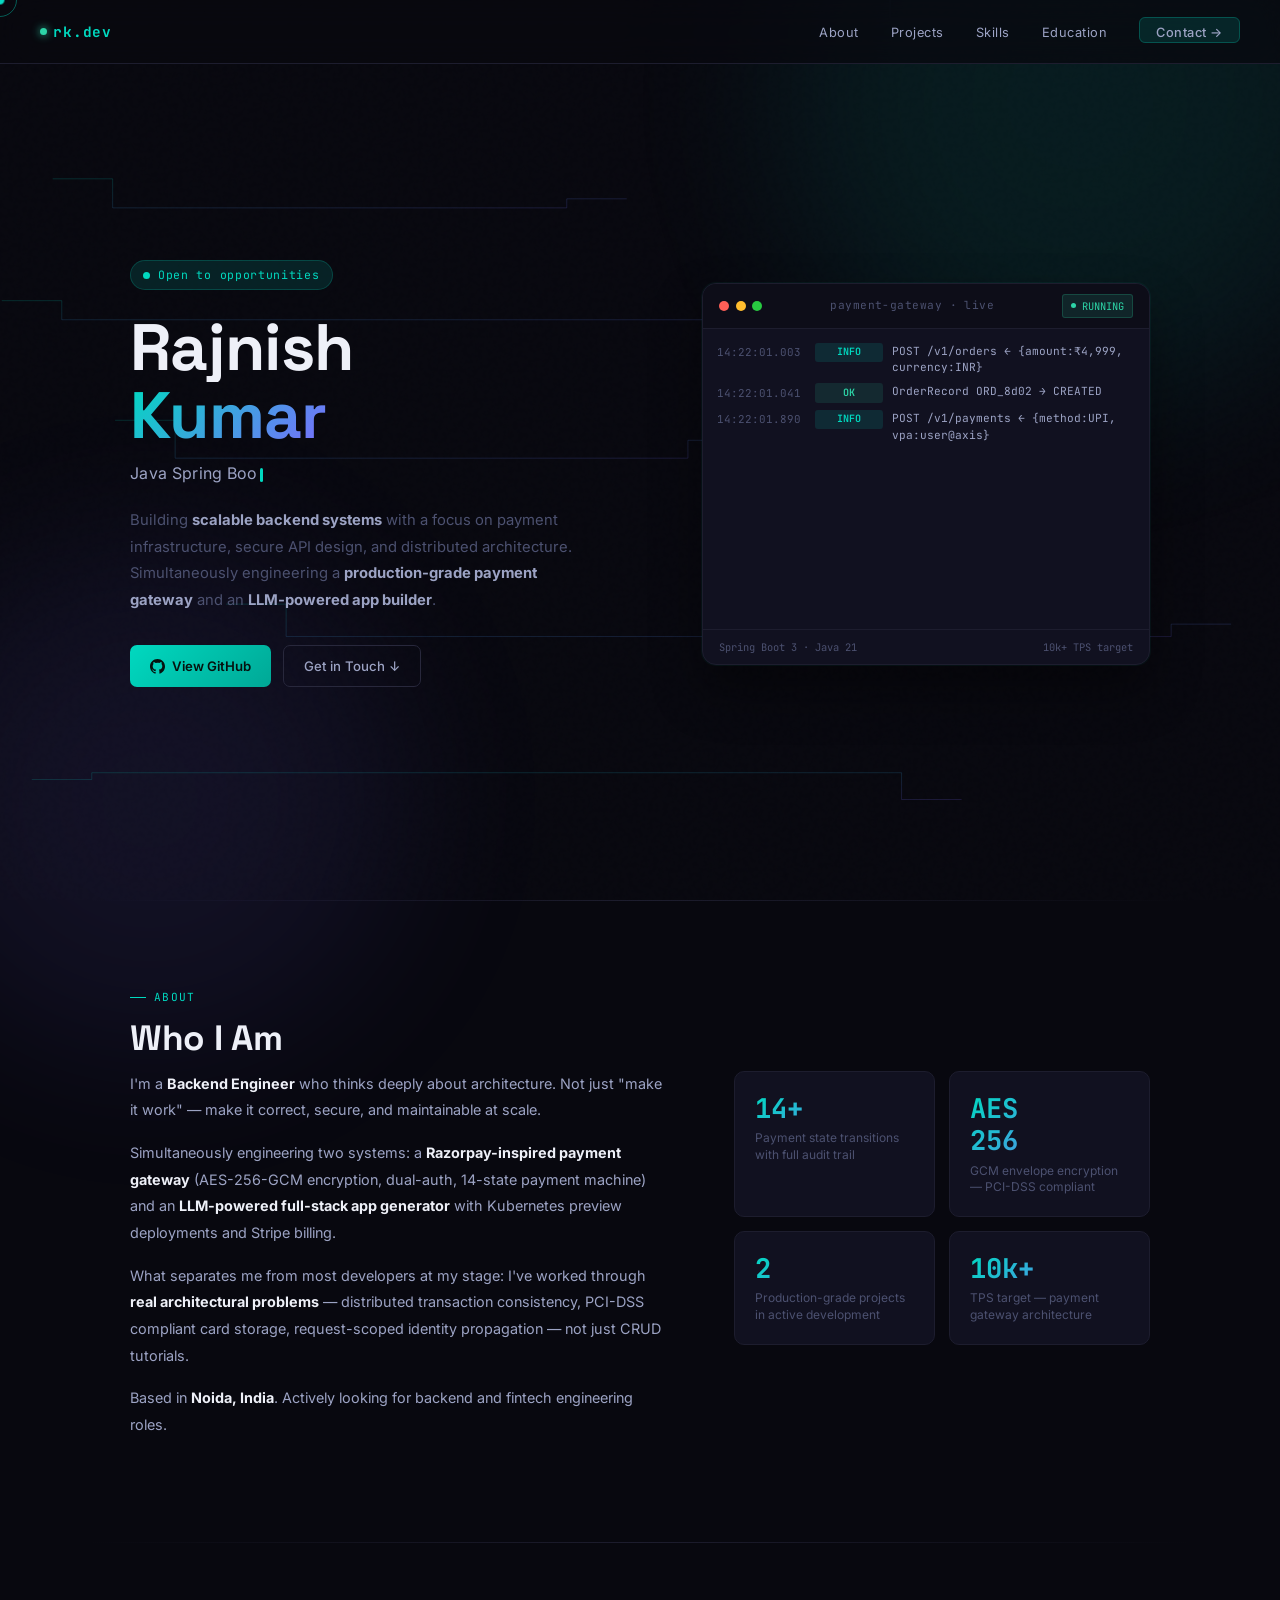
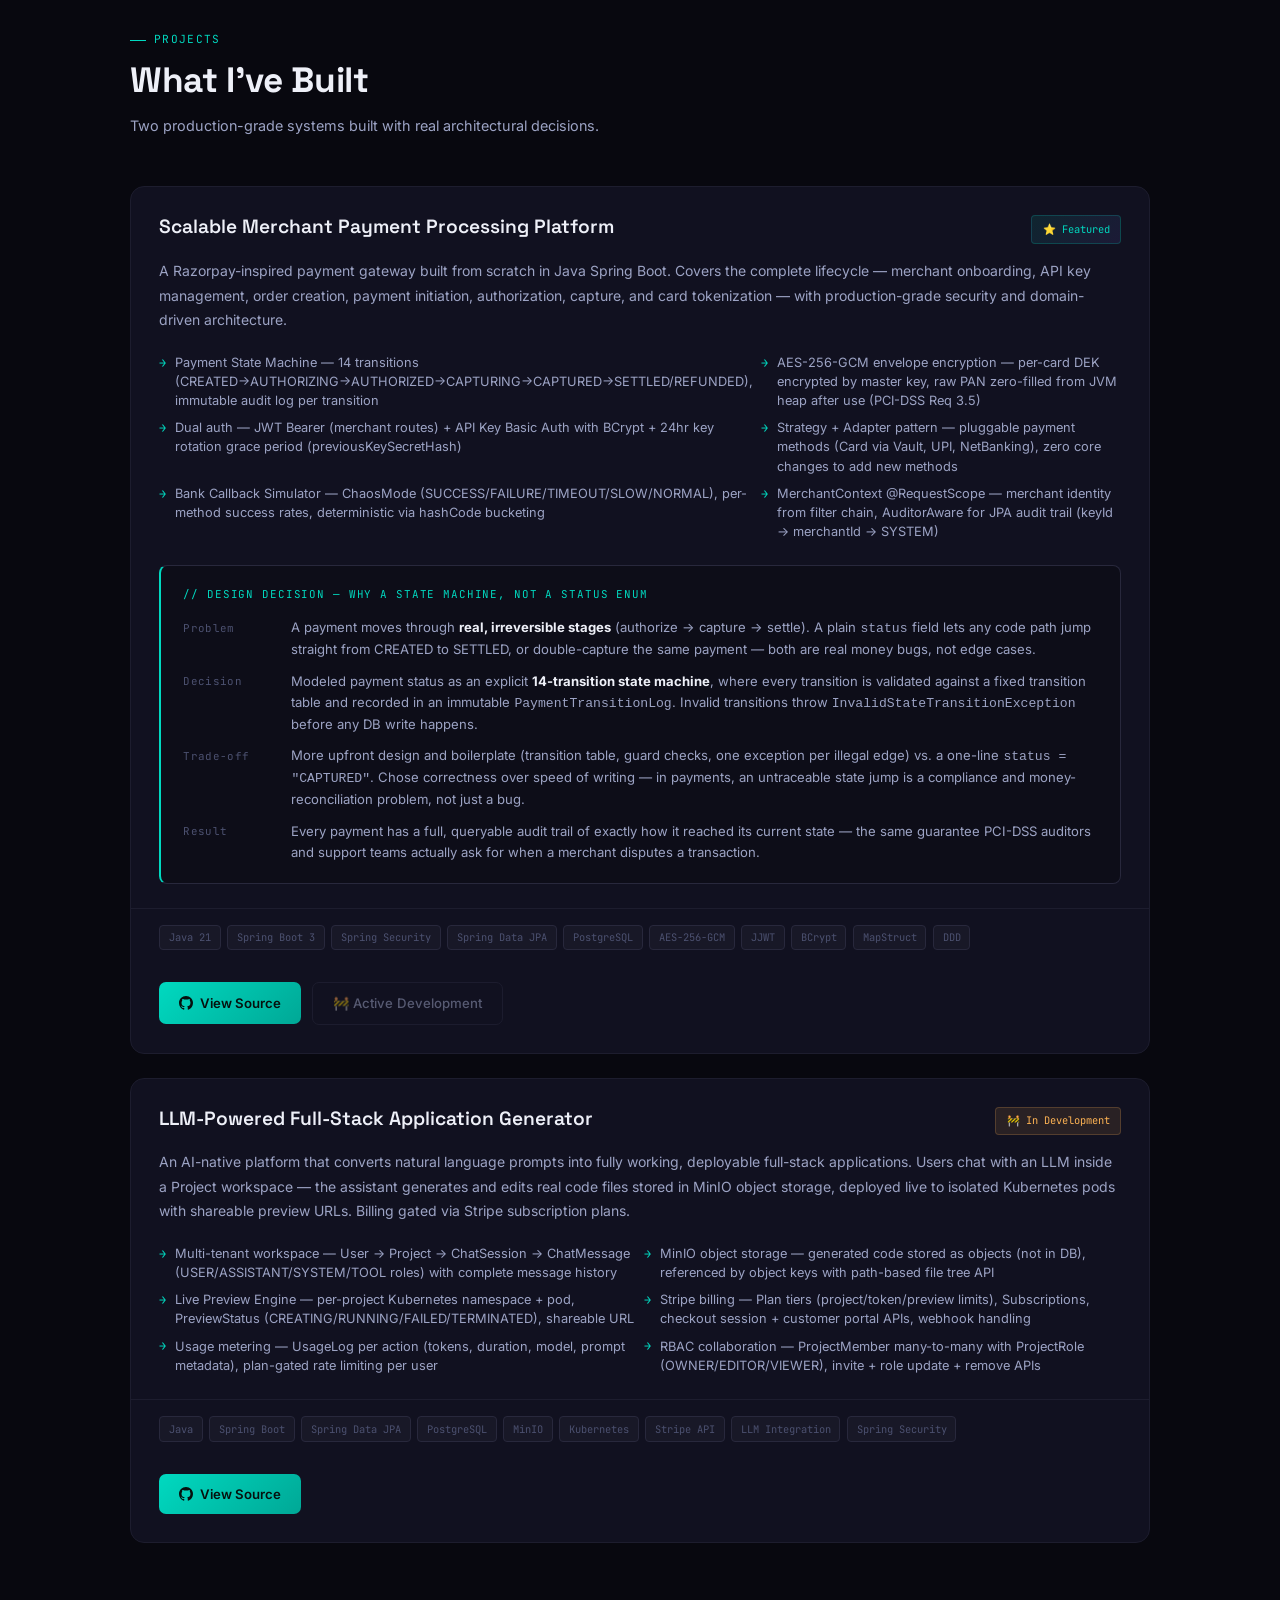
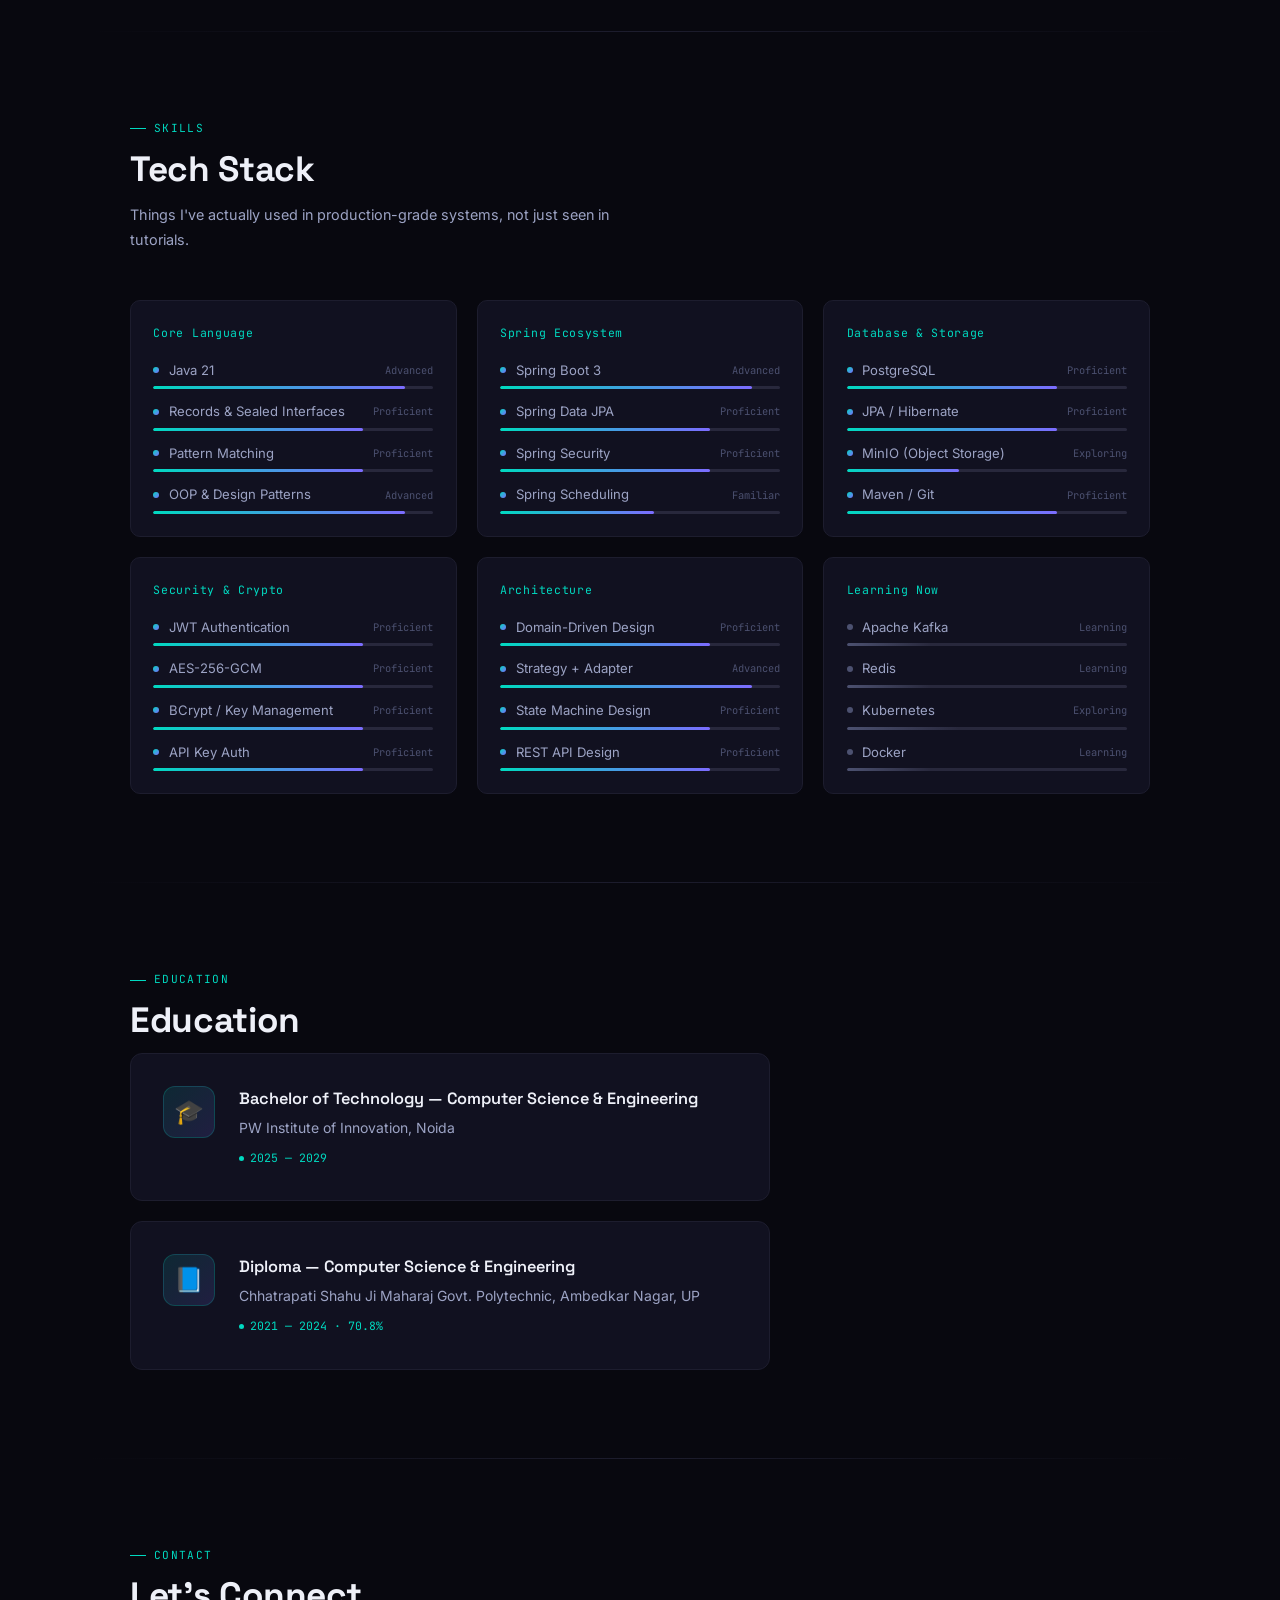
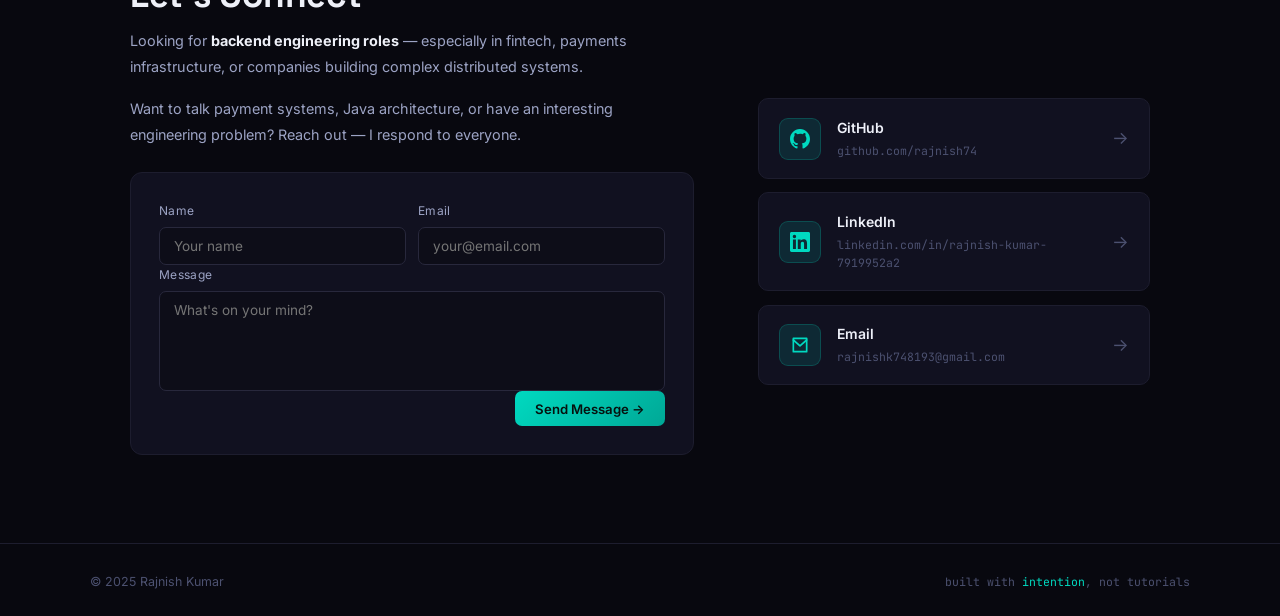
==== commit 80d105b3: "Update index.html" ====
--- a/index.html
+++ b/index.html
@@ -8,96 +8,169 @@
 <meta property="og:title" content="Rajnish Kumar — Backend Engineer"/>
 <meta property="og:description" content="Java Spring Boot Developer building payment gateways and AI-powered platforms."/>
 <meta property="og:type" content="website"/>
+<link rel="icon" href="data:image/svg+xml,%3Csvg xmlns='http://www.w3.org/2000/svg' viewBox='0 0 64 64'%3E%3Crect width='64' height='64' rx='14' fill='%2308080F'/%3E%3Ctext x='32' y='42' font-family='monospace' font-size='28' font-weight='700' fill='%2300D9C0' text-anchor='middle'%3ERK%3C/text%3E%3C/svg%3E"/>
+<script type="application/ld+json">
+{
+  "@context": "https://schema.org",
+  "@type": "Person",
+  "name": "Rajnish Kumar",
+  "jobTitle": "Backend Engineer",
+  "description": "Java Spring Boot Developer building scalable backend systems and payment infrastructure.",
+  "url": "https://github.com/rajnish74",
+  "sameAs": [
+    "https://github.com/rajnish74",
+    "https://www.linkedin.com/in/rajnish-kumar-7919952a2/"
+  ],
+  "knowsAbout": ["Java", "Spring Boot", "Payment Systems", "Distributed Systems", "PostgreSQL"]
+}
+</script>
 <link rel="preconnect" href="https://fonts.googleapis.com"/>
 <link rel="preconnect" href="https://fonts.gstatic.com" crossorigin/>
-<link href="https://fonts.googleapis.com/css2?family=JetBrains+Mono:wght@400;600;700&family=Inter:wght@300;400;500;600;700&display=swap" rel="stylesheet"/>
+<link href="https://fonts.googleapis.com/css2?family=JetBrains+Mono:wght@400;500;600;700&family=Space+Grotesk:wght@400;500;600;700&family=Inter:wght@300;400;500;600;700&display=swap" rel="stylesheet"/>
 <style>
 *,*::before,*::after{box-sizing:border-box;margin:0;padding:0}
 :root{
-  --bg:#080810;--surface:#0D0D18;--card:#11111C;
-  --border:#1C1C2E;--border2:#252538;
-  --accent:#00D4FF;--accent-dim:rgba(0,212,255,0.12);--accent-glow:rgba(0,212,255,0.25);
-  --purple:#7C3AED;--purple-dim:rgba(124,58,237,0.15);
-  --text:#EEF0F8;--text2:#A0A8C0;--muted:#525870;
-  --success:#10B981;--warning:#F59E0B;--error:#EF4444;
+  --bg:#08080F;--surface:#0D0D18;--card:#111120;
+  --border:#1D1D2E;--border2:#28283C;
+  --accent:#00D9C0;--accent-dim:rgba(0,217,192,0.12);--accent-glow:rgba(0,217,192,0.25);
+  --amber:#FFB454;--amber-dim:rgba(255,180,84,0.14);
+  --purple:#7C6CFF;--purple-dim:rgba(124,108,255,0.15);
+  --text:#EEF0F8;--text2:#9CA3C4;--muted:#4C5170;
+  --success:#2DD4A7;--warning:#FFB454;--error:#FF6B6B;
+  --ease:cubic-bezier(.16,.8,.28,1);
 }
 html{scroll-behavior:smooth;cursor:none}
+@media (prefers-reduced-motion: reduce){
+  html{scroll-behavior:auto;cursor:auto}
+  *,*::before,*::after{animation-duration:.001ms !important;animation-iteration-count:1 !important;transition-duration:.001ms !important;scroll-behavior:auto !important}
+  #cursor,#cursor-ring{display:none}
+}
 body{background:var(--bg);color:var(--text);font-family:'Inter',sans-serif;font-size:16px;line-height:1.6;overflow-x:hidden}
+.mono{font-family:'JetBrains Mono',monospace}
+.display{font-family:'Space Grotesk',sans-serif}
+
+/* ── PRELOADER ── */
+#preloader{position:fixed;inset:0;z-index:10000;background:#08080F;display:flex;align-items:center;justify-content:center;transition:opacity .6s var(--ease),visibility .6s var(--ease)}
+#preloader.hide{opacity:0;visibility:hidden;pointer-events:none}
+.boot-box{font-family:'JetBrains Mono',monospace;font-size:.82rem;color:var(--accent);width:340px;max-width:80vw}
+.boot-line{display:flex;gap:.5rem;margin-bottom:.4rem;opacity:0;animation:bootIn .35s forwards}
+.boot-line .ok{color:var(--success)}
+.boot-line .lbl{color:var(--muted)}
+.boot-bar-wrap{margin-top:1rem;height:3px;background:var(--border2);border-radius:2px;overflow:hidden}
+.boot-bar{height:100%;width:0%;background:linear-gradient(90deg,var(--accent),var(--purple));border-radius:2px;transition:width .25s var(--ease)}
+@keyframes bootIn{from{opacity:0;transform:translateX(-6px)}to{opacity:1;transform:translateX(0)}}
+
+/* ── SCROLL PROGRESS ── */
+#scrollProgress{position:fixed;top:0;left:0;height:2px;background:linear-gradient(90deg,var(--accent),var(--purple));z-index:101;width:0%;transition:width .1s linear}
 
 /* ── CURSOR ── */
-#cursor{position:fixed;width:10px;height:10px;border-radius:50%;background:var(--accent);pointer-events:none;z-index:9999;transition:transform .1s,background .2s;mix-blend-mode:screen;transform:translate(-50%,-50%)}
-#cursor-ring{position:fixed;width:36px;height:36px;border-radius:50%;border:1.5px solid rgba(0,212,255,0.4);pointer-events:none;z-index:9998;transition:width .2s,height .2s,opacity .2s;transform:translate(-50%,-50%)}
+#cursor{position:fixed;width:9px;height:9px;border-radius:50%;background:var(--accent);pointer-events:none;z-index:9999;transition:transform .12s,background .2s;mix-blend-mode:screen;transform:translate(-50%,-50%)}
+#cursor-ring{position:fixed;width:34px;height:34px;border-radius:50%;border:1.5px solid rgba(0,217,192,0.4);pointer-events:none;z-index:9998;transition:width .2s,height .2s,opacity .2s,border-color .2s;transform:translate(-50%,-50%)}
 
 /* ── BACKGROUND ── */
-body::before{content:'';position:fixed;inset:0;z-index:0;pointer-events:none;background-image:url("data:image/svg+xml,%3Csvg viewBox='0 0 200 200' xmlns='http://www.w3.org/2000/svg'%3E%3Cfilter id='n'%3E%3CfeTurbulence type='fractalNoise' baseFrequency='0.9' numOctaves='4' stitchTiles='stitch'/%3E%3C/filter%3E%3Crect width='100%25' height='100%25' filter='url(%23n)' opacity='0.04'/%3E%3C/svg%3E");opacity:.4}
-.orb{position:fixed;border-radius:50%;pointer-events:none;z-index:0;filter:blur(80px);opacity:.1}
+body::before{content:'';position:fixed;inset:0;z-index:0;pointer-events:none;background-image:url("data:image/svg+xml,%3Csvg viewBox='0 0 200 200' xmlns='http://www.w3.org/2000/svg'%3E%3Cfilter id='n'%3E%3CfeTurbulence type='fractalNoise' baseFrequency='0.9' numOctaves='4' stitchTiles='stitch'/%3E%3C/filter%3E%3Crect width='100%25' height='100%25' filter='url(%23n)' opacity='0.035'/%3E%3C/svg%3E");opacity:.4}
+.orb{position:fixed;border-radius:50%;pointer-events:none;z-index:0;filter:blur(90px);opacity:.09}
 .orb1{width:600px;height:600px;background:var(--accent);top:-200px;right:-100px}
 .orb2{width:500px;height:500px;background:var(--purple);bottom:-150px;left:-100px}
 
+#circuit{position:fixed;inset:0;z-index:0;pointer-events:none;opacity:.5}
+#circuit path{fill:none;stroke:url(#circuitGrad);stroke-width:1;opacity:.35}
+#circuit circle{fill:var(--accent);opacity:0}
+.circuit-pulse{animation:circuitPulse 4.5s ease-in-out infinite}
+@keyframes circuitPulse{0%{opacity:0;offset-distance:0%}8%{opacity:1}92%{opacity:1}100%{opacity:0;offset-distance:100%}}
+
 /* ── NAV ── */
-nav{position:fixed;top:0;left:0;right:0;z-index:100;padding:0 2.5rem;height:64px;display:flex;align-items:center;justify-content:space-between;background:rgba(8,8,16,0.75);backdrop-filter:blur(20px);border-bottom:1px solid var(--border);transition:box-shadow .3s}
+nav{position:fixed;top:0;left:0;right:0;z-index:100;padding:0 2.5rem;height:64px;display:flex;align-items:center;justify-content:space-between;background:rgba(8,8,15,0.75);backdrop-filter:blur(20px);border-bottom:1px solid var(--border);transition:box-shadow .3s}
 nav.scrolled{box-shadow:0 4px 30px rgba(0,0,0,.4)}
-.nav-logo{font-family:'JetBrains Mono',monospace;font-size:.9rem;font-weight:700;color:var(--accent);text-decoration:none;letter-spacing:.05em}
+.nav-logo{font-family:'JetBrains Mono',monospace;font-size:.9rem;font-weight:700;color:var(--accent);text-decoration:none;letter-spacing:.05em;display:flex;align-items:center;gap:.4rem}
+.nav-logo::before{content:'';width:7px;height:7px;border-radius:50%;background:var(--success);box-shadow:0 0 8px var(--success);animation:pulse 2s infinite}
 .nav-links{display:flex;gap:2rem;list-style:none;align-items:center}
 .nav-links a{color:var(--text2);font-size:.8rem;text-decoration:none;letter-spacing:.04em;transition:color .2s;position:relative;padding-bottom:2px}
 .nav-links a::after{content:'';position:absolute;left:0;bottom:0;width:0;height:1.5px;background:var(--accent);transition:width .25s;border-radius:2px}
 .nav-links a:hover{color:var(--text)}
 .nav-links a:hover::after,.nav-links a.active::after{width:100%}
 .nav-links a.active{color:var(--accent)}
-.nav-cta{padding:.45rem 1rem;border-radius:6px;background:var(--accent-dim);color:var(--accent);border:1px solid rgba(0,212,255,.25);font-size:.8rem;font-weight:500;text-decoration:none;transition:all .2s}
-.nav-cta:hover,.nav-cta.active{background:rgba(0,212,255,.2);border-color:rgba(0,212,255,.5)}
+.nav-cta{padding:.45rem 1rem;border-radius:6px;background:var(--accent-dim);color:var(--accent);border:1px solid rgba(0,217,192,.25);font-size:.8rem;font-weight:500;text-decoration:none;transition:all .2s}
+.nav-cta:hover,.nav-cta.active{background:rgba(0,217,192,.2);border-color:rgba(0,217,192,.5)}
 .hamburger{display:none;flex-direction:column;gap:5px;cursor:pointer;padding:4px}
 .hamburger span{display:block;width:22px;height:2px;background:var(--text2);transition:.3s;border-radius:2px}
 .hamburger.open span:nth-child(1){transform:rotate(45deg) translate(5px,5px)}
 .hamburger.open span:nth-child(2){opacity:0}
 .hamburger.open span:nth-child(3){transform:rotate(-45deg) translate(5px,-5px)}
-.mobile-menu{display:none;position:fixed;top:64px;left:0;right:0;z-index:99;background:rgba(8,8,16,.97);backdrop-filter:blur(20px);border-bottom:1px solid var(--border);padding:1.5rem 2.5rem;flex-direction:column;gap:1.25rem}
+.mobile-menu{display:none;position:fixed;top:64px;left:0;right:0;z-index:99;background:rgba(8,8,15,.97);backdrop-filter:blur(20px);border-bottom:1px solid var(--border);padding:1.5rem 2.5rem;flex-direction:column;gap:1.25rem}
 .mobile-menu.open{display:flex}
-.mobile-menu a{color:var(--text2);text-decoration:none;font-size:.95rem;transition:color .2s}
+.mobile-menu a{color:var(--text2);text-decoration:none;font-size:.95rem;transition:color .2s,transform .2s;opacity:0;transform:translateX(-10px)}
+.mobile-menu.open a{animation:mobileIn .35s forwards}
+.mobile-menu.open a:nth-child(1){animation-delay:.03s}
+.mobile-menu.open a:nth-child(2){animation-delay:.08s}
+.mobile-menu.open a:nth-child(3){animation-delay:.13s}
+.mobile-menu.open a:nth-child(4){animation-delay:.18s}
+.mobile-menu.open a:nth-child(5){animation-delay:.23s}
 .mobile-menu a.active{color:var(--accent)}
+@keyframes mobileIn{to{opacity:1;transform:translateX(0)}}
 
 /* ── HERO ── */
 #hero{min-height:100vh;display:flex;align-items:center;padding:7rem 2.5rem 4rem;position:relative;z-index:1;max-width:1100px;margin:0 auto}
 .hero-inner{display:grid;grid-template-columns:1.1fr 1fr;gap:5rem;align-items:center;width:100%}
-.hero-eyebrow{display:inline-flex;align-items:center;gap:.5rem;font-family:'JetBrains Mono',monospace;font-size:.72rem;color:var(--accent);background:var(--accent-dim);border:1px solid rgba(0,212,255,.2);padding:.3rem .75rem;border-radius:100px;width:fit-content;letter-spacing:.06em;margin-bottom:1.5rem}
+.hero-eyebrow{display:inline-flex;align-items:center;gap:.5rem;font-family:'JetBrains Mono',monospace;font-size:.72rem;color:var(--accent);background:var(--accent-dim);border:1px solid rgba(0,217,192,.2);padding:.3rem .75rem;border-radius:100px;width:fit-content;letter-spacing:.06em;margin-bottom:1.5rem;opacity:0;transform:translateY(14px)}
 .hero-eyebrow::before{content:'';width:7px;height:7px;border-radius:50%;background:var(--accent);animation:pulse 2s infinite}
-.hero-name{font-family:'JetBrains Mono',monospace;font-size:clamp(2.4rem,5vw,3.8rem);font-weight:700;line-height:1.05;color:var(--text);margin-bottom:.75rem}
+.hero-name{font-family:'Space Grotesk',sans-serif;font-size:clamp(2.6rem,5.2vw,4.1rem);font-weight:700;line-height:1.03;color:var(--text);margin-bottom:.75rem;letter-spacing:-.01em}
+.hero-name .line{display:block;overflow:hidden}
+.hero-name .line span{display:inline-block;opacity:0;transform:translateY(110%)}
 .hero-name .accent{background:linear-gradient(135deg,var(--accent),var(--purple));-webkit-background-clip:text;-webkit-text-fill-color:transparent;background-clip:text}
-/* TYPING CURSOR */
 .type-cursor{display:inline-block;width:3px;height:.85em;background:var(--accent);border-radius:2px;vertical-align:middle;margin-left:2px;animation:blink 1s infinite}
-.hero-title{font-size:1rem;color:var(--text2);font-weight:400;margin-bottom:1.25rem;letter-spacing:.02em;min-height:1.6em}
-.hero-desc{font-size:.925rem;color:var(--muted);line-height:1.8;max-width:460px;margin-bottom:2rem}
+.hero-title{font-size:1rem;color:var(--text2);font-weight:400;margin-bottom:1.25rem;letter-spacing:.02em;min-height:1.6em;opacity:0;transform:translateY(14px)}
+.hero-desc{font-size:.925rem;color:var(--muted);line-height:1.8;max-width:460px;margin-bottom:2rem;opacity:0;transform:translateY(14px)}
 .hero-desc strong{color:var(--text2)}
-.hero-btns{display:flex;gap:.75rem;flex-wrap:wrap}
-.btn{display:inline-flex;align-items:center;gap:.45rem;padding:.6rem 1.25rem;border-radius:7px;font-size:.825rem;font-weight:500;text-decoration:none;transition:all .2s;font-family:'Inter',sans-serif;border:none;cursor:pointer}
-.btn-primary{background:linear-gradient(135deg,var(--accent),#00A8CC);color:#080810;font-weight:600}
-.btn-primary:hover{transform:translateY(-2px);box-shadow:0 8px 25px rgba(0,212,255,.3)}
+.hero-btns{display:flex;gap:.75rem;flex-wrap:wrap;opacity:0;transform:translateY(14px)}
+.btn{display:inline-flex;align-items:center;gap:.45rem;padding:.6rem 1.25rem;border-radius:7px;font-size:.825rem;font-weight:500;text-decoration:none;transition:transform .18s var(--ease),box-shadow .18s var(--ease),border-color .18s,background .18s;font-family:'Inter',sans-serif;border:none;cursor:pointer;position:relative}
+.btn-primary{background:linear-gradient(135deg,var(--accent),#00A896);color:#06110E;font-weight:600}
+.btn-primary:hover{box-shadow:0 8px 25px rgba(0,217,192,.3)}
 .btn-ghost{background:transparent;color:var(--text2);border:1px solid var(--border2)}
-.btn-ghost:hover{border-color:rgba(0,212,255,.4);color:var(--accent)}
+.btn-ghost:hover{border-color:rgba(0,217,192,.4);color:var(--accent)}
+.magnet{will-change:transform}
+
+.hero-anim-in .hero-eyebrow,
+.hero-anim-in .hero-title,
+.hero-anim-in .hero-desc,
+.hero-anim-in .hero-btns{animation:heroFade .7s var(--ease) forwards}
+.hero-anim-in .hero-name .line span{animation:lineUp .8s var(--ease) forwards}
+.hero-anim-in .hero-eyebrow{animation-delay:.05s}
+.hero-anim-in .hero-name .line:nth-child(1) span{animation-delay:.15s}
+.hero-anim-in .hero-name .line:nth-child(2) span{animation-delay:.25s}
+.hero-anim-in .hero-title{animation-delay:.45s}
+.hero-anim-in .hero-desc{animation-delay:.55s}
+.hero-anim-in .hero-btns{animation-delay:.65s}
+.hero-anim-in .log-widget{animation:logIn .8s var(--ease) .5s forwards}
+@keyframes heroFade{to{opacity:1;transform:translateY(0)}}
+@keyframes lineUp{to{opacity:1;transform:translateY(0)}}
+@keyframes logIn{from{opacity:0;transform:translateY(20px) scale(.98)}to{opacity:1;transform:translateY(0) scale(1)}}
 
 /* ── TRANSACTION LOG ── */
-.log-widget{background:var(--card);border:1px solid var(--border);border-radius:14px;overflow:hidden;font-family:'JetBrains Mono',monospace;box-shadow:0 0 0 1px rgba(0,212,255,.05),0 25px 50px rgba(0,0,0,.4)}
+.log-widget{background:var(--card);border:1px solid var(--border);border-radius:14px;overflow:hidden;font-family:'JetBrains Mono',monospace;box-shadow:0 0 0 1px rgba(0,217,192,.05),0 25px 50px rgba(0,0,0,.4);opacity:0}
 .log-titlebar{display:flex;align-items:center;justify-content:space-between;padding:.65rem 1rem;background:var(--surface);border-bottom:1px solid var(--border)}
 .log-dots{display:flex;gap:.4rem}
 .log-dot{width:10px;height:10px;border-radius:50%}
 .log-filename{color:var(--muted);font-size:.7rem;letter-spacing:.04em}
-.log-running{font-size:.65rem;padding:.15rem .5rem;border-radius:3px;background:rgba(16,185,129,.12);color:var(--success);border:1px solid rgba(16,185,129,.2)}
+.log-running{font-size:.65rem;padding:.15rem .5rem;border-radius:3px;background:rgba(45,212,167,.12);color:var(--success);border:1px solid rgba(45,212,167,.2);display:flex;align-items:center;gap:.35rem}
+.log-running::before{content:'';width:5px;height:5px;border-radius:50%;background:var(--success);animation:pulse 1.4s infinite}
 .log-body{height:300px;overflow:hidden;padding:.85rem}
 #logLines{display:flex;flex-direction:column;gap:.45rem}
 .log-line{display:grid;grid-template-columns:88px 68px 1fr;gap:.6rem;align-items:start;opacity:0;animation:slideIn .35s forwards}
 .log-time{color:var(--muted);font-size:.68rem;padding-top:.1rem}
 .log-badge{font-size:.63rem;padding:.1rem .35rem;border-radius:3px;font-weight:600;text-align:center;white-space:nowrap}
-.b-ok{background:rgba(16,185,129,.12);color:var(--success)}
+.b-ok{background:rgba(45,212,167,.12);color:var(--success)}
 .b-info{background:var(--accent-dim);color:var(--accent)}
-.b-warn{background:rgba(245,158,11,.12);color:var(--warning)}
+.b-warn{background:rgba(255,180,84,.12);color:var(--warning)}
 .log-msg{color:var(--text2);font-size:.7rem;line-height:1.5}
 .log-footer{padding:.55rem 1rem;border-top:1px solid var(--border);display:flex;justify-content:space-between;font-size:.65rem;color:var(--muted)}
 
 /* ── SECTIONS ── */
 .section-wrap{max-width:1100px;margin:0 auto;padding:5.5rem 2.5rem;position:relative;z-index:1}
 .section-divider{height:1px;background:linear-gradient(90deg,transparent,var(--border),transparent);max-width:1100px;margin:0 auto}
-.section-eyebrow{font-family:'JetBrains Mono',monospace;font-size:.7rem;color:var(--accent);letter-spacing:.12em;text-transform:uppercase;margin-bottom:.6rem}
-.section-heading{font-size:clamp(1.6rem,3vw,2.1rem);font-weight:700;margin-bottom:.75rem;line-height:1.2}
+.section-eyebrow{font-family:'JetBrains Mono',monospace;font-size:.7rem;color:var(--accent);letter-spacing:.12em;text-transform:uppercase;margin-bottom:.6rem;display:flex;align-items:center;gap:.5rem}
+.section-eyebrow::before{content:'';width:16px;height:1px;background:var(--accent)}
+.section-heading{font-family:'Space Grotesk',sans-serif;font-size:clamp(1.7rem,3vw,2.2rem);font-weight:700;margin-bottom:.75rem;line-height:1.2;letter-spacing:-.01em}
 .section-sub{color:var(--text2);font-size:.9rem;max-width:540px;margin-bottom:3rem;line-height:1.75}
 
 /* ── ABOUT ── */
@@ -105,43 +178,62 @@
 .about-p{color:var(--text2);font-size:.9rem;line-height:1.85;margin-bottom:1rem}
 .about-p strong{color:var(--text)}
 .stats-grid{display:grid;grid-template-columns:1fr 1fr;gap:.85rem}
-.stat{background:var(--card);border:1px solid var(--border);border-radius:10px;padding:1.25rem;transition:border-color .2s}
-.stat:hover{border-color:rgba(0,212,255,.25)}
+.stat{background:var(--card);border:1px solid var(--border);border-radius:10px;padding:1.25rem;transition:border-color .25s,transform .25s;position:relative;overflow:hidden}
+.stat:hover{border-color:rgba(0,217,192,.25);transform:translateY(-3px)}
 .stat-val{font-family:'JetBrains Mono',monospace;font-size:1.7rem;font-weight:700;background:linear-gradient(135deg,var(--accent),var(--purple));-webkit-background-clip:text;-webkit-text-fill-color:transparent;background-clip:text;line-height:1.2}
 .stat-lbl{color:var(--muted);font-size:.75rem;margin-top:.35rem;line-height:1.4}
 
 /* ── PROJECTS ── */
 .projects-stack{display:flex;flex-direction:column;gap:1.5rem}
-.project-card{background:var(--card);border:1px solid var(--border);border-radius:14px;overflow:hidden;transition:border-color .25s,box-shadow .25s,transform .25s}
-.project-card:hover{border-color:rgba(0,212,255,.3);box-shadow:0 0 40px rgba(0,212,255,.06),0 20px 40px rgba(0,0,0,.3);transform:translateY(-4px)}
-.proj-top{padding:1.75rem 1.75rem 0;display:flex;justify-content:space-between;align-items:flex-start;gap:1rem}
-.proj-badge{font-family:'JetBrains Mono',monospace;font-size:.65rem;padding:.3rem .65rem;border-radius:4px;white-space:nowrap;background:linear-gradient(135deg,rgba(0,212,255,.1),rgba(124,58,237,.1));color:var(--accent);border:1px solid rgba(0,212,255,.2)}
-.proj-badge.wip{background:rgba(245,158,11,.1);color:var(--warning);border-color:rgba(245,158,11,.2)}
-.proj-title{font-size:1.15rem;font-weight:700;margin-bottom:.5rem;line-height:1.3}
-.proj-desc{color:var(--text2);font-size:.875rem;line-height:1.75;padding:0 1.75rem 1.25rem}
-.feat-grid{display:grid;grid-template-columns:1fr 1fr;gap:.5rem;padding:0 1.75rem 1.5rem}
+.project-card{--mx:50%;--my:50%;background:var(--card);border:1px solid var(--border);border-radius:14px;overflow:hidden;transition:border-color .25s,box-shadow .25s,transform .1s linear;position:relative;transform-style:preserve-3d}
+.project-card::before{content:'';position:absolute;inset:0;background:radial-gradient(400px circle at var(--mx) var(--my),rgba(0,217,192,.08),transparent 60%);opacity:0;transition:opacity .3s;pointer-events:none;z-index:1}
+.project-card:hover::before{opacity:1}
+.project-card:hover{border-color:rgba(0,217,192,.3);box-shadow:0 0 40px rgba(0,217,192,.06),0 20px 40px rgba(0,0,0,.3)}
+.proj-top{padding:1.75rem 1.75rem 0;display:flex;justify-content:space-between;align-items:flex-start;gap:1rem;position:relative;z-index:2}
+.proj-badge{font-family:'JetBrains Mono',monospace;font-size:.65rem;padding:.3rem .65rem;border-radius:4px;white-space:nowrap;background:linear-gradient(135deg,rgba(0,217,192,.1),rgba(124,108,255,.1));color:var(--accent);border:1px solid rgba(0,217,192,.2)}
+.proj-badge.wip{background:rgba(255,180,84,.1);color:var(--warning);border-color:rgba(255,180,84,.2)}
+.proj-title{font-family:'Space Grotesk',sans-serif;font-size:1.2rem;font-weight:600;margin-bottom:.5rem;line-height:1.3}
+.gh-stats{font-size:.68rem;color:var(--muted);display:flex;gap:.9rem;align-items:center;min-height:1em}
+.gh-stats span{display:inline-flex;align-items:center;gap:.3rem}
+.gh-stats .gh-star{color:var(--amber)}
+.proj-desc{color:var(--text2);font-size:.875rem;line-height:1.75;padding:0 1.75rem 1.25rem;position:relative;z-index:2}
+.feat-grid{display:grid;grid-template-columns:1fr 1fr;gap:.5rem;padding:0 1.75rem 1.5rem;position:relative;z-index:2}
 .feat{display:flex;gap:.55rem;align-items:flex-start;font-size:.8rem;color:var(--text2);line-height:1.5}
 .feat-arrow{color:var(--accent);font-family:'JetBrains Mono',monospace;font-size:.75rem;margin-top:.05rem;flex-shrink:0}
-.proj-stack{padding:1rem 1.75rem;border-top:1px solid var(--border);display:flex;flex-wrap:wrap;gap:.4rem}
-.chip{font-family:'JetBrains Mono',monospace;font-size:.65rem;padding:.22rem .55rem;border-radius:4px;background:rgba(255,255,255,.03);color:var(--muted);border:1px solid var(--border2)}
-.proj-links{padding:1rem 1.75rem 1.75rem;display:flex;gap:.65rem}
+.case-study{margin:0 1.75rem 1.5rem;padding:1.25rem 1.4rem;background:var(--surface);border:1px solid var(--border2);border-left:2px solid var(--accent);border-radius:8px;position:relative;z-index:2}
+.case-study-title{font-family:'JetBrains Mono',monospace;font-size:.68rem;color:var(--accent);letter-spacing:.08em;text-transform:uppercase;margin-bottom:.85rem}
+.case-row{display:grid;grid-template-columns:96px 1fr;gap:.75rem;margin-bottom:.65rem;font-size:.82rem;line-height:1.6}
+.case-row:last-child{margin-bottom:0}
+.case-lbl{color:var(--muted);font-family:'JetBrains Mono',monospace;font-size:.68rem;padding-top:.15rem;letter-spacing:.03em}
+.case-val{color:var(--text2)}
+.case-val strong{color:var(--text)}
+.proj-stack{padding:1rem 1.75rem;border-top:1px solid var(--border);display:flex;flex-wrap:wrap;gap:.4rem;position:relative;z-index:2}
+.chip{font-family:'JetBrains Mono',monospace;font-size:.65rem;padding:.22rem .55rem;border-radius:4px;background:rgba(255,255,255,.03);color:var(--muted);border:1px solid var(--border2);transition:border-color .2s,color .2s}
+.chip:hover{border-color:rgba(0,217,192,.3);color:var(--accent)}
+.proj-links{padding:1rem 1.75rem 1.75rem;display:flex;gap:.65rem;position:relative;z-index:2}
 
 /* ── SKILLS ── */
 .skills-grid{display:grid;grid-template-columns:repeat(3,1fr);gap:1.25rem}
-.skill-card{background:var(--card);border:1px solid var(--border);border-radius:10px;padding:1.4rem;transition:border-color .2s,transform .2s}
-.skill-card:hover{border-color:rgba(0,212,255,.2);transform:translateY(-2px)}
-.skill-card-title{font-family:'JetBrains Mono',monospace;font-size:.72rem;color:var(--accent);margin-bottom:1rem;letter-spacing:.06em}
-.skill-list{display:flex;flex-direction:column;gap:.55rem}
-.skill-row{display:flex;align-items:center;gap:.6rem;font-size:.82rem}
+.skill-card{--mx:50%;--my:50%;background:var(--card);border:1px solid var(--border);border-radius:10px;padding:1.4rem;transition:border-color .2s,transform .2s;position:relative;overflow:hidden}
+.skill-card::before{content:'';position:absolute;inset:0;background:radial-gradient(260px circle at var(--mx) var(--my),rgba(124,108,255,.08),transparent 60%);opacity:0;transition:opacity .3s;pointer-events:none}
+.skill-card:hover::before{opacity:1}
+.skill-card:hover{border-color:rgba(0,217,192,.2);transform:translateY(-2px)}
+.skill-card-title{font-family:'JetBrains Mono',monospace;font-size:.72rem;color:var(--accent);margin-bottom:1.1rem;letter-spacing:.06em;position:relative;z-index:2}
+.skill-list{display:flex;flex-direction:column;gap:.75rem;position:relative;z-index:2}
+.skill-row-top{display:flex;align-items:center;gap:.6rem;font-size:.82rem;margin-bottom:.35rem}
 .skill-dot{width:6px;height:6px;border-radius:50%;flex-shrink:0;background:linear-gradient(135deg,var(--accent),var(--purple))}
 .skill-name{color:var(--text2);flex:1}
 .skill-level{font-family:'JetBrains Mono',monospace;font-size:.65rem;color:var(--muted)}
+.skill-meter{height:3px;background:var(--border2);border-radius:2px;overflow:hidden}
+.skill-meter-fill{height:100%;width:0%;background:linear-gradient(90deg,var(--accent),var(--purple));border-radius:2px;transition:width 1.1s var(--ease)}
+.skill-meter-fill.learning{background:linear-gradient(90deg,var(--muted),var(--border2))}
 
 /* ── EDUCATION ── */
-.edu-card{background:var(--card);border:1px solid var(--border);border-radius:12px;padding:2rem;display:flex;gap:1.5rem;align-items:flex-start;transition:border-color .2s;max-width:640px}
-.edu-card:hover{border-color:rgba(0,212,255,.2)}
-.edu-icon-wrap{width:52px;height:52px;border-radius:12px;flex-shrink:0;background:linear-gradient(135deg,var(--accent-dim),var(--purple-dim));border:1px solid rgba(0,212,255,.2);display:flex;align-items:center;justify-content:center;font-size:1.5rem}
-.edu-degree{font-size:1rem;font-weight:600;margin-bottom:.3rem}
+.edu-list{display:flex;flex-direction:column;gap:1.25rem;max-width:640px}
+.edu-card{background:var(--card);border:1px solid var(--border);border-radius:12px;padding:2rem;display:flex;gap:1.5rem;align-items:flex-start;transition:border-color .2s}
+.edu-card:hover{border-color:rgba(0,217,192,.2)}
+.edu-icon-wrap{width:52px;height:52px;border-radius:12px;flex-shrink:0;background:linear-gradient(135deg,var(--accent-dim),var(--purple-dim));border:1px solid rgba(0,217,192,.2);display:flex;align-items:center;justify-content:center;font-size:1.5rem}
+.edu-degree{font-weight:600;font-size:1.02rem;margin-bottom:.3rem;font-family:'Space Grotesk',sans-serif}
 .edu-college{color:var(--text2);font-size:.875rem}
 .edu-year{font-family:'JetBrains Mono',monospace;font-size:.72rem;color:var(--accent);margin-top:.6rem;display:inline-flex;align-items:center;gap:.4rem}
 .edu-year::before{content:'';width:5px;height:5px;border-radius:50%;background:var(--accent)}
@@ -152,8 +244,8 @@
 .contact-p strong{color:var(--text)}
 .contact-cards{display:flex;flex-direction:column;gap:.85rem}
 .contact-card{display:flex;align-items:center;gap:1rem;background:var(--card);border:1px solid var(--border);border-radius:10px;padding:1.1rem 1.25rem;text-decoration:none;color:var(--text);transition:border-color .2s,transform .2s,box-shadow .2s}
-.contact-card:hover{border-color:rgba(0,212,255,.35);transform:translateX(5px);box-shadow:0 0 20px rgba(0,212,255,.05)}
-.contact-card-icon{width:42px;height:42px;border-radius:9px;flex-shrink:0;background:var(--accent-dim);border:1px solid rgba(0,212,255,.2);display:flex;align-items:center;justify-content:center}
+.contact-card:hover{border-color:rgba(0,217,192,.35);transform:translateX(5px);box-shadow:0 0 20px rgba(0,217,192,.05)}
+.contact-card-icon{width:42px;height:42px;border-radius:9px;flex-shrink:0;background:var(--accent-dim);border:1px solid rgba(0,217,192,.2);display:flex;align-items:center;justify-content:center}
 .contact-card-name{font-weight:600;font-size:.875rem;margin-bottom:.15rem}
 .contact-card-handle{font-family:'JetBrains Mono',monospace;font-size:.72rem;color:var(--muted)}
 .contact-card-arrow{color:var(--muted);margin-left:auto;font-size:1.1rem;transition:color .2s,transform .2s}
@@ -165,12 +257,13 @@
 .form-group{display:flex;flex-direction:column;gap:.4rem}
 .form-group label{font-size:.75rem;color:var(--text2);letter-spacing:.03em}
 .form-group input,.form-group textarea{background:var(--surface);border:1px solid var(--border2);border-radius:7px;padding:.65rem .9rem;color:var(--text);font-size:.85rem;font-family:'Inter',sans-serif;outline:none;transition:border-color .2s,box-shadow .2s;resize:none}
-.form-group input:focus,.form-group textarea:focus{border-color:rgba(0,212,255,.4);box-shadow:0 0 0 3px rgba(0,212,255,.07)}
+.form-group input:focus,.form-group textarea:focus{border-color:rgba(0,217,192,.4);box-shadow:0 0 0 3px rgba(0,217,192,.07)}
 .form-group textarea{height:100px}
 .form-submit{display:flex;justify-content:flex-end;align-items:center;gap:1rem}
 .form-msg{font-size:.8rem;color:var(--success);opacity:0;transition:opacity .3s}
 .form-msg.show{opacity:1}
 .form-err{color:var(--error)}
+a:focus-visible,button:focus-visible,input:focus-visible,textarea:focus-visible{outline:2px solid var(--accent);outline-offset:2px}
 
 /* ── FOOTER ── */
 footer{border-top:1px solid var(--border);padding:1.75rem 2.5rem;position:relative;z-index:1}
@@ -180,12 +273,12 @@
 .footer-right span{color:var(--accent)}
 
 /* ── BACK TO TOP ── */
-#backTop{position:fixed;bottom:2rem;right:2rem;z-index:50;width:40px;height:40px;border-radius:50%;background:var(--accent-dim);border:1px solid rgba(0,212,255,.3);color:var(--accent);display:flex;align-items:center;justify-content:center;cursor:pointer;opacity:0;transform:translateY(10px);transition:opacity .3s,transform .3s,background .2s;font-size:1rem}
+#backTop{position:fixed;bottom:2rem;right:2rem;z-index:50;width:40px;height:40px;border-radius:50%;background:var(--accent-dim);border:1px solid rgba(0,217,192,.3);color:var(--accent);display:flex;align-items:center;justify-content:center;cursor:pointer;opacity:0;transform:translateY(10px);transition:opacity .3s,transform .3s,background .2s;font-size:1rem}
 #backTop.show{opacity:1;transform:translateY(0)}
-#backTop:hover{background:rgba(0,212,255,.2)}
+#backTop:hover{background:rgba(0,217,192,.2)}
 
 /* ── REVEAL ── */
-.reveal{opacity:0;transform:translateY(28px);transition:opacity .65s ease,transform .65s ease}
+.reveal{opacity:0;transform:translateY(28px);transition:opacity .65s var(--ease),transform .65s var(--ease)}
 .reveal.in{opacity:1;transform:translateY(0)}
 .d1{transition-delay:.1s}.d2{transition-delay:.2s}.d3{transition-delay:.3s}
 
@@ -217,10 +310,26 @@
 </head>
 <body>
 
+<div id="preloader">
+  <div class="boot-box">
+    <div id="bootLines"></div>
+    <div class="boot-bar-wrap"><div class="boot-bar" id="bootBar"></div></div>
+  </div>
+</div>
+
+<div id="scrollProgress"></div>
 <div id="cursor"></div>
 <div id="cursor-ring"></div>
 <div class="orb orb1"></div>
 <div class="orb orb2"></div>
+<svg id="circuit" xmlns="http://www.w3.org/2000/svg">
+  <defs>
+    <linearGradient id="circuitGrad" x1="0" y1="0" x2="1" y2="1">
+      <stop offset="0%" stop-color="#00D9C0"/>
+      <stop offset="100%" stop-color="#7C6CFF"/>
+    </linearGradient>
+  </defs>
+</svg>
 <div id="backTop" onclick="window.scrollTo({top:0,behavior:'smooth'})">↑</div>
 
 <!-- NAV -->
@@ -248,20 +357,22 @@
 
 <!-- HERO -->
 <section id="hero">
-  <div class="hero-inner">
+  <div class="hero-inner" id="heroInner">
     <div class="hero-left">
       <div class="hero-eyebrow">Open to opportunities</div>
-      <h1 class="hero-name">Rajnish<br/><span class="accent">Kumar</span></h1>
+      <h1 class="hero-name">
+        <span class="line"><span>Rajnish</span></span><span class="line"><span class="accent">Kumar</span></span>
+      </h1>
       <p class="hero-title" id="heroTitle"><span class="type-cursor"></span></p>
       <p class="hero-desc">
         Building <strong>scalable backend systems</strong> with a focus on payment infrastructure, secure API design, and distributed architecture. Simultaneously engineering a <strong>production-grade payment gateway</strong> and an <strong>LLM-powered app builder</strong>.
       </p>
       <div class="hero-btns">
-        <a href="https://github.com/rajnish74" target="_blank" class="btn btn-primary">
+        <a href="https://github.com/rajnish74" target="_blank" class="btn btn-primary magnet">
           <svg width="15" height="15" viewBox="0 0 24 24" fill="currentColor"><path d="M12 0C5.374 0 0 5.373 0 12c0 5.302 3.438 9.8 8.207 11.387.599.111.793-.261.793-.577v-2.234c-3.338.726-4.033-1.416-4.033-1.416-.546-1.387-1.333-1.756-1.333-1.756-1.089-.745.083-.729.083-.729 1.205.084 1.839 1.237 1.839 1.237 1.07 1.834 2.807 1.304 3.492.997.107-.775.418-1.305.762-1.604-2.665-.305-5.467-1.334-5.467-5.931 0-1.311.469-2.381 1.236-3.221-.124-.303-.535-1.524.117-3.176 0 0 1.008-.322 3.301 1.23A11.509 11.509 0 0 1 12 5.803c1.02.005 2.047.138 3.006.404 2.291-1.552 3.297-1.23 3.297-1.23.653 1.653.242 2.874.118 3.176.77.84 1.235 1.911 1.235 3.221 0 4.609-2.807 5.624-5.479 5.921.43.372.823 1.102.823 2.222v3.293c0 .319.192.694.801.576C20.566 21.797 24 17.3 24 12c0-6.627-5.373-12-12-12z"/></svg>
           View GitHub
         </a>
-        <a href="#contact" class="btn btn-ghost">Get in Touch ↓</a>
+        <a href="#contact" class="btn btn-ghost magnet">Get in Touch ↓</a>
       </div>
     </div>
 
@@ -289,7 +400,7 @@
 <!-- ABOUT -->
 <section id="about">
   <div class="section-wrap">
-    <div class="section-eyebrow">// about</div>
+    <div class="section-eyebrow">about</div>
     <h2 class="section-heading">Who I Am</h2>
     <div class="about-grid">
       <div class="reveal">
@@ -299,10 +410,10 @@
         <p class="about-p">Based in <strong>Noida, India</strong>. Actively looking for backend and fintech engineering roles.</p>
       </div>
       <div class="stats-grid reveal d1">
-        <div class="stat"><div class="stat-val">14+</div><div class="stat-lbl">Payment state transitions with full audit trail</div></div>
+        <div class="stat"><div class="stat-val"><span class="count-up" data-target="14" data-suffix="+">0</span></div><div class="stat-lbl">Payment state transitions with full audit trail</div></div>
         <div class="stat"><div class="stat-val">AES<br/>256</div><div class="stat-lbl">GCM envelope encryption — PCI-DSS compliant</div></div>
-        <div class="stat"><div class="stat-val">2</div><div class="stat-lbl">Production-grade projects in active development</div></div>
-        <div class="stat"><div class="stat-val">10k+</div><div class="stat-lbl">TPS target — payment gateway architecture</div></div>
+        <div class="stat"><div class="stat-val"><span class="count-up" data-target="2">0</span></div><div class="stat-lbl">Production-grade projects in active development</div></div>
+        <div class="stat"><div class="stat-val"><span class="count-up" data-target="10" data-suffix="k+">0</span></div><div class="stat-lbl">TPS target — payment gateway architecture</div></div>
       </div>
     </div>
   </div>
@@ -313,16 +424,16 @@
 <!-- PROJECTS -->
 <section id="projects">
   <div class="section-wrap">
-    <div class="section-eyebrow">// projects</div>
+    <div class="section-eyebrow">projects</div>
     <h2 class="section-heading">What I've Built</h2>
     <p class="section-sub">Two production-grade systems built with real architectural decisions.</p>
 
     <div class="projects-stack">
 
       <!-- PROJECT 1 -->
-      <div class="project-card reveal">
+      <div class="project-card reveal tilt-card">
         <div class="proj-top">
-          <div><div class="proj-title">Scalable Merchant Payment Processing Platform</div></div>
+          <div><div class="proj-title">Scalable Merchant Payment Processing Platform</div><div class="gh-stats mono" data-repo="rajnish74/Payment-Gateway-Integrations-System">&nbsp;</div></div>
           <div class="proj-badge">⭐ Featured</div>
         </div>
         <p class="proj-desc">A Razorpay-inspired payment gateway built from scratch in Java Spring Boot. Covers the complete lifecycle — merchant onboarding, API key management, order creation, payment initiation, authorization, capture, and card tokenization — with production-grade security and domain-driven architecture.</p>
@@ -334,13 +445,20 @@
           <div class="feat"><span class="feat-arrow">→</span><span>Bank Callback Simulator — ChaosMode (SUCCESS/FAILURE/TIMEOUT/SLOW/NORMAL), per-method success rates, deterministic via hashCode bucketing</span></div>
           <div class="feat"><span class="feat-arrow">→</span><span>MerchantContext @RequestScope — merchant identity from filter chain, AuditorAware for JPA audit trail (keyId → merchantId → SYSTEM)</span></div>
         </div>
+        <div class="case-study">
+          <div class="case-study-title">// design decision — why a state machine, not a status enum</div>
+          <div class="case-row"><span class="case-lbl">Problem</span><span class="case-val">A payment moves through <strong>real, irreversible stages</strong> (authorize → capture → settle). A plain <code>status</code> field lets any code path jump straight from CREATED to SETTLED, or double-capture the same payment — both are real money bugs, not edge cases.</span></div>
+          <div class="case-row"><span class="case-lbl">Decision</span><span class="case-val">Modeled payment status as an explicit <strong>14-transition state machine</strong>, where every transition is validated against a fixed transition table and recorded in an immutable <code>PaymentTransitionLog</code>. Invalid transitions throw <code>InvalidStateTransitionException</code> before any DB write happens.</span></div>
+          <div class="case-row"><span class="case-lbl">Trade-off</span><span class="case-val">More upfront design and boilerplate (transition table, guard checks, one exception per illegal edge) vs. a one-line <code>status = "CAPTURED"</code>. Chose correctness over speed of writing — in payments, an untraceable state jump is a compliance and money-reconciliation problem, not just a bug.</span></div>
+          <div class="case-row"><span class="case-lbl">Result</span><span class="case-val">Every payment has a full, queryable audit trail of exactly how it reached its current state — the same guarantee PCI-DSS auditors and support teams actually ask for when a merchant disputes a transaction.</span></div>
+        </div>
         <div class="proj-stack">
           <span class="chip">Java 21</span><span class="chip">Spring Boot 3</span><span class="chip">Spring Security</span>
           <span class="chip">Spring Data JPA</span><span class="chip">PostgreSQL</span><span class="chip">AES-256-GCM</span>
           <span class="chip">JJWT</span><span class="chip">BCrypt</span><span class="chip">MapStruct</span><span class="chip">DDD</span>
         </div>
         <div class="proj-links">
-          <a href="https://github.com/rajnish74/razorpay" target="_blank" class="btn btn-primary">
+          <a href="https://github.com/rajnish74/Payment-Gateway-Integrations-System" target="_blank" class="btn btn-primary magnet">
             <svg width="14" height="14" viewBox="0 0 24 24" fill="currentColor"><path d="M12 0C5.374 0 0 5.373 0 12c0 5.302 3.438 9.8 8.207 11.387.599.111.793-.261.793-.577v-2.234c-3.338.726-4.033-1.416-4.033-1.416-.546-1.387-1.333-1.756-1.333-1.756-1.089-.745.083-.729.083-.729 1.205.084 1.839 1.237 1.839 1.237 1.07 1.834 2.807 1.304 3.492.997.107-.775.418-1.305.762-1.604-2.665-.305-5.467-1.334-5.467-5.931 0-1.311.469-2.381 1.236-3.221-.124-.303-.535-1.524.117-3.176 0 0 1.008-.322 3.301 1.23A11.509 11.509 0 0 1 12 5.803c1.02.005 2.047.138 3.006.404 2.291-1.552 3.297-1.23 3.297-1.23.653 1.653.242 2.874.118 3.176.77.84 1.235 1.911 1.235 3.221 0 4.609-2.807 5.624-5.479 5.921.43.372.823 1.102.823 2.222v3.293c0 .319.192.694.801.576C20.566 21.797 24 17.3 24 12c0-6.627-5.373-12-12-12z"/></svg>
             View Source
           </a>
@@ -349,9 +467,9 @@
       </div>
 
       <!-- PROJECT 2 -->
-      <div class="project-card reveal d1">
+      <div class="project-card reveal d1 tilt-card">
         <div class="proj-top">
-          <div><div class="proj-title">LLM-Powered Full-Stack Application Generator</div></div>
+          <div><div class="proj-title">LLM-Powered Full-Stack Application Generator</div><div class="gh-stats mono" data-repo="rajnish74/LLM-Powered-Full-Stack-Application-Generator-using-Spring-Boot">&nbsp;</div></div>
           <div class="proj-badge wip">🚧 In Development</div>
         </div>
         <p class="proj-desc">An AI-native platform that converts natural language prompts into fully working, deployable full-stack applications. Users chat with an LLM inside a Project workspace — the assistant generates and edits real code files stored in MinIO object storage, deployed live to isolated Kubernetes pods with shareable preview URLs. Billing gated via Stripe subscription plans.</p>
@@ -369,7 +487,7 @@
           <span class="chip">Stripe API</span><span class="chip">LLM Integration</span><span class="chip">Spring Security</span>
         </div>
         <div class="proj-links">
-          <a href="https://github.com/rajnish74" target="_blank" class="btn btn-primary">
+          <a href="https://github.com/rajnish74/LLM-Powered-Full-Stack-Application-Generator-using-Spring-Boot" target="_blank" class="btn btn-primary magnet">
             <svg width="14" height="14" viewBox="0 0 24 24" fill="currentColor"><path d="M12 0C5.374 0 0 5.373 0 12c0 5.302 3.438 9.8 8.207 11.387.599.111.793-.261.793-.577v-2.234c-3.338.726-4.033-1.416-4.033-1.416-.546-1.387-1.333-1.756-1.333-1.756-1.089-.745.083-.729.083-.729 1.205.084 1.839 1.237 1.839 1.237 1.07 1.834 2.807 1.304 3.492.997.107-.775.418-1.305.762-1.604-2.665-.305-5.467-1.334-5.467-5.931 0-1.311.469-2.381 1.236-3.221-.124-.303-.535-1.524.117-3.176 0 0 1.008-.322 3.301 1.23A11.509 11.509 0 0 1 12 5.803c1.02.005 2.047.138 3.006.404 2.291-1.552 3.297-1.23 3.297-1.23.653 1.653.242 2.874.118 3.176.77.84 1.235 1.911 1.235 3.221 0 4.609-2.807 5.624-5.479 5.921.43.372.823 1.102.823 2.222v3.293c0 .319.192.694.801.576C20.566 21.797 24 17.3 24 12c0-6.627-5.373-12-12-12z"/></svg>
             View Source
           </a>
@@ -385,62 +503,62 @@
 <!-- SKILLS -->
 <section id="skills">
   <div class="section-wrap">
-    <div class="section-eyebrow">// skills</div>
+    <div class="section-eyebrow">skills</div>
     <h2 class="section-heading">Tech Stack</h2>
     <p class="section-sub">Things I've actually used in production-grade systems, not just seen in tutorials.</p>
     <div class="skills-grid">
-      <div class="skill-card reveal">
+      <div class="skill-card reveal tilt-card">
         <div class="skill-card-title">Core Language</div>
         <div class="skill-list">
-          <div class="skill-row"><div class="skill-dot"></div><span class="skill-name">Java 21</span><span class="skill-level">Advanced</span></div>
-          <div class="skill-row"><div class="skill-dot"></div><span class="skill-name">Records & Sealed Interfaces</span><span class="skill-level">Proficient</span></div>
-          <div class="skill-row"><div class="skill-dot"></div><span class="skill-name">Pattern Matching</span><span class="skill-level">Proficient</span></div>
-          <div class="skill-row"><div class="skill-dot"></div><span class="skill-name">OOP & Design Patterns</span><span class="skill-level">Advanced</span></div>
-        </div>
-      </div>
-      <div class="skill-card reveal d1">
+          <div class="skill-row" data-level="90"><div class="skill-row-top"><div class="skill-dot"></div><span class="skill-name">Java 21</span><span class="skill-level">Advanced</span></div><div class="skill-meter"><div class="skill-meter-fill"></div></div></div>
+          <div class="skill-row" data-level="75"><div class="skill-row-top"><div class="skill-dot"></div><span class="skill-name">Records & Sealed Interfaces</span><span class="skill-level">Proficient</span></div><div class="skill-meter"><div class="skill-meter-fill"></div></div></div>
+          <div class="skill-row" data-level="75"><div class="skill-row-top"><div class="skill-dot"></div><span class="skill-name">Pattern Matching</span><span class="skill-level">Proficient</span></div><div class="skill-meter"><div class="skill-meter-fill"></div></div></div>
+          <div class="skill-row" data-level="90"><div class="skill-row-top"><div class="skill-dot"></div><span class="skill-name">OOP & Design Patterns</span><span class="skill-level">Advanced</span></div><div class="skill-meter"><div class="skill-meter-fill"></div></div></div>
+        </div>
+      </div>
+      <div class="skill-card reveal d1 tilt-card">
         <div class="skill-card-title">Spring Ecosystem</div>
         <div class="skill-list">
-          <div class="skill-row"><div class="skill-dot"></div><span class="skill-name">Spring Boot 3</span><span class="skill-level">Advanced</span></div>
-          <div class="skill-row"><div class="skill-dot"></div><span class="skill-name">Spring Data JPA</span><span class="skill-level">Proficient</span></div>
-          <div class="skill-row"><div class="skill-dot"></div><span class="skill-name">Spring Security</span><span class="skill-level">Proficient</span></div>
-          <div class="skill-row"><div class="skill-dot"></div><span class="skill-name">Spring Scheduling</span><span class="skill-level">Familiar</span></div>
-        </div>
-      </div>
-      <div class="skill-card reveal d2">
+          <div class="skill-row" data-level="90"><div class="skill-row-top"><div class="skill-dot"></div><span class="skill-name">Spring Boot 3</span><span class="skill-level">Advanced</span></div><div class="skill-meter"><div class="skill-meter-fill"></div></div></div>
+          <div class="skill-row" data-level="75"><div class="skill-row-top"><div class="skill-dot"></div><span class="skill-name">Spring Data JPA</span><span class="skill-level">Proficient</span></div><div class="skill-meter"><div class="skill-meter-fill"></div></div></div>
+          <div class="skill-row" data-level="75"><div class="skill-row-top"><div class="skill-dot"></div><span class="skill-name">Spring Security</span><span class="skill-level">Proficient</span></div><div class="skill-meter"><div class="skill-meter-fill"></div></div></div>
+          <div class="skill-row" data-level="55"><div class="skill-row-top"><div class="skill-dot"></div><span class="skill-name">Spring Scheduling</span><span class="skill-level">Familiar</span></div><div class="skill-meter"><div class="skill-meter-fill"></div></div></div>
+        </div>
+      </div>
+      <div class="skill-card reveal d2 tilt-card">
         <div class="skill-card-title">Database & Storage</div>
         <div class="skill-list">
-          <div class="skill-row"><div class="skill-dot"></div><span class="skill-name">PostgreSQL</span><span class="skill-level">Proficient</span></div>
-          <div class="skill-row"><div class="skill-dot"></div><span class="skill-name">JPA / Hibernate</span><span class="skill-level">Proficient</span></div>
-          <div class="skill-row"><div class="skill-dot"></div><span class="skill-name">MinIO (Object Storage)</span><span class="skill-level">Exploring</span></div>
-          <div class="skill-row"><div class="skill-dot"></div><span class="skill-name">Maven / Git</span><span class="skill-level">Proficient</span></div>
-        </div>
-      </div>
-      <div class="skill-card reveal">
+          <div class="skill-row" data-level="75"><div class="skill-row-top"><div class="skill-dot"></div><span class="skill-name">PostgreSQL</span><span class="skill-level">Proficient</span></div><div class="skill-meter"><div class="skill-meter-fill"></div></div></div>
+          <div class="skill-row" data-level="75"><div class="skill-row-top"><div class="skill-dot"></div><span class="skill-name">JPA / Hibernate</span><span class="skill-level">Proficient</span></div><div class="skill-meter"><div class="skill-meter-fill"></div></div></div>
+          <div class="skill-row" data-level="40"><div class="skill-row-top"><div class="skill-dot"></div><span class="skill-name">MinIO (Object Storage)</span><span class="skill-level">Exploring</span></div><div class="skill-meter"><div class="skill-meter-fill"></div></div></div>
+          <div class="skill-row" data-level="75"><div class="skill-row-top"><div class="skill-dot"></div><span class="skill-name">Maven / Git</span><span class="skill-level">Proficient</span></div><div class="skill-meter"><div class="skill-meter-fill"></div></div></div>
+        </div>
+      </div>
+      <div class="skill-card reveal tilt-card">
         <div class="skill-card-title">Security & Crypto</div>
         <div class="skill-list">
-          <div class="skill-row"><div class="skill-dot"></div><span class="skill-name">JWT Authentication</span><span class="skill-level">Proficient</span></div>
-          <div class="skill-row"><div class="skill-dot"></div><span class="skill-name">AES-256-GCM</span><span class="skill-level">Proficient</span></div>
-          <div class="skill-row"><div class="skill-dot"></div><span class="skill-name">BCrypt / Key Management</span><span class="skill-level">Proficient</span></div>
-          <div class="skill-row"><div class="skill-dot"></div><span class="skill-name">API Key Auth</span><span class="skill-level">Proficient</span></div>
-        </div>
-      </div>
-      <div class="skill-card reveal d1">
+          <div class="skill-row" data-level="75"><div class="skill-row-top"><div class="skill-dot"></div><span class="skill-name">JWT Authentication</span><span class="skill-level">Proficient</span></div><div class="skill-meter"><div class="skill-meter-fill"></div></div></div>
+          <div class="skill-row" data-level="75"><div class="skill-row-top"><div class="skill-dot"></div><span class="skill-name">AES-256-GCM</span><span class="skill-level">Proficient</span></div><div class="skill-meter"><div class="skill-meter-fill"></div></div></div>
+          <div class="skill-row" data-level="75"><div class="skill-row-top"><div class="skill-dot"></div><span class="skill-name">BCrypt / Key Management</span><span class="skill-level">Proficient</span></div><div class="skill-meter"><div class="skill-meter-fill"></div></div></div>
+          <div class="skill-row" data-level="75"><div class="skill-row-top"><div class="skill-dot"></div><span class="skill-name">API Key Auth</span><span class="skill-level">Proficient</span></div><div class="skill-meter"><div class="skill-meter-fill"></div></div></div>
+        </div>
+      </div>
+      <div class="skill-card reveal d1 tilt-card">
         <div class="skill-card-title">Architecture</div>
         <div class="skill-list">
-          <div class="skill-row"><div class="skill-dot"></div><span class="skill-name">Domain-Driven Design</span><span class="skill-level">Proficient</span></div>
-          <div class="skill-row"><div class="skill-dot"></div><span class="skill-name">Strategy + Adapter</span><span class="skill-level">Advanced</span></div>
-          <div class="skill-row"><div class="skill-dot"></div><span class="skill-name">State Machine Design</span><span class="skill-level">Proficient</span></div>
-          <div class="skill-row"><div class="skill-dot"></div><span class="skill-name">REST API Design</span><span class="skill-level">Proficient</span></div>
-        </div>
-      </div>
-      <div class="skill-card reveal d2">
+          <div class="skill-row" data-level="75"><div class="skill-row-top"><div class="skill-dot"></div><span class="skill-name">Domain-Driven Design</span><span class="skill-level">Proficient</span></div><div class="skill-meter"><div class="skill-meter-fill"></div></div></div>
+          <div class="skill-row" data-level="90"><div class="skill-row-top"><div class="skill-dot"></div><span class="skill-name">Strategy + Adapter</span><span class="skill-level">Advanced</span></div><div class="skill-meter"><div class="skill-meter-fill"></div></div></div>
+          <div class="skill-row" data-level="75"><div class="skill-row-top"><div class="skill-dot"></div><span class="skill-name">State Machine Design</span><span class="skill-level">Proficient</span></div><div class="skill-meter"><div class="skill-meter-fill"></div></div></div>
+          <div class="skill-row" data-level="75"><div class="skill-row-top"><div class="skill-dot"></div><span class="skill-name">REST API Design</span><span class="skill-level">Proficient</span></div><div class="skill-meter"><div class="skill-meter-fill"></div></div></div>
+        </div>
+      </div>
+      <div class="skill-card reveal d2 tilt-card">
         <div class="skill-card-title">Learning Now</div>
         <div class="skill-list">
-          <div class="skill-row"><div class="skill-dot" style="background:var(--muted)"></div><span class="skill-name">Apache Kafka</span><span class="skill-level">Learning</span></div>
-          <div class="skill-row"><div class="skill-dot" style="background:var(--muted)"></div><span class="skill-name">Redis</span><span class="skill-level">Learning</span></div>
-          <div class="skill-row"><div class="skill-dot" style="background:var(--muted)"></div><span class="skill-name">Kubernetes</span><span class="skill-level">Exploring</span></div>
-          <div class="skill-row"><div class="skill-dot" style="background:var(--muted)"></div><span class="skill-name">Docker</span><span class="skill-level">Learning</span></div>
+          <div class="skill-row" data-level="30"><div class="skill-row-top"><div class="skill-dot" style="background:var(--muted)"></div><span class="skill-name">Apache Kafka</span><span class="skill-level">Learning</span></div><div class="skill-meter"><div class="skill-meter-fill learning"></div></div></div>
+          <div class="skill-row" data-level="30"><div class="skill-row-top"><div class="skill-dot" style="background:var(--muted)"></div><span class="skill-name">Redis</span><span class="skill-level">Learning</span></div><div class="skill-meter"><div class="skill-meter-fill learning"></div></div></div>
+          <div class="skill-row" data-level="40"><div class="skill-row-top"><div class="skill-dot" style="background:var(--muted)"></div><span class="skill-name">Kubernetes</span><span class="skill-level">Exploring</span></div><div class="skill-meter"><div class="skill-meter-fill learning"></div></div></div>
+          <div class="skill-row" data-level="30"><div class="skill-row-top"><div class="skill-dot" style="background:var(--muted)"></div><span class="skill-name">Docker</span><span class="skill-level">Learning</span></div><div class="skill-meter"><div class="skill-meter-fill learning"></div></div></div>
         </div>
       </div>
     </div>
@@ -452,14 +570,24 @@
 <!-- EDUCATION -->
 <section id="education">
   <div class="section-wrap">
-    <div class="section-eyebrow">// education</div>
+    <div class="section-eyebrow">education</div>
     <h2 class="section-heading">Education</h2>
-    <div class="edu-card reveal">
-      <div class="edu-icon-wrap">🎓</div>
-      <div>
-        <div class="edu-degree">Bachelor of Technology — Computer Science & Engineering</div>
-        <div class="edu-college">PW Institute of Innovation, Noida</div>
-        <div class="edu-year">2025 — 2029</div>
+    <div class="edu-list">
+      <div class="edu-card reveal">
+        <div class="edu-icon-wrap">🎓</div>
+        <div>
+          <div class="edu-degree">Bachelor of Technology — Computer Science & Engineering</div>
+          <div class="edu-college">PW Institute of Innovation, Noida</div>
+          <div class="edu-year">2025 — 2029</div>
+        </div>
+      </div>
+      <div class="edu-card reveal d1">
+        <div class="edu-icon-wrap">📘</div>
+        <div>
+          <div class="edu-degree">Diploma — Computer Science & Engineering</div>
+          <div class="edu-college">Chhatrapati Shahu Ji Maharaj Govt. Polytechnic, Ambedkar Nagar, UP</div>
+          <div class="edu-year">2021 — 2024 · 70.8%</div>
+        </div>
       </div>
     </div>
   </div>
@@ -470,16 +598,16 @@
 <!-- CONTACT -->
 <section id="contact">
   <div class="section-wrap">
-    <div class="section-eyebrow">// contact</div>
+    <div class="section-eyebrow">contact</div>
     <h2 class="section-heading">Let's Connect</h2>
     <div class="contact-grid">
       <div class="reveal">
         <p class="contact-p">Looking for <strong>backend engineering roles</strong> — especially in fintech, payments infrastructure, or companies building complex distributed systems.</p>
         <p class="contact-p">Want to talk payment systems, Java architecture, or have an interesting engineering problem? Reach out — I respond to everyone.</p>
 
-        <!-- WORKING CONTACT FORM via Formspree -->
+        <!-- CONTACT FORM — opens the visitor's email client addressed to Rajnish -->
         <div class="contact-form" style="margin-top:1.5rem">
-          <form id="contactForm" action="https://formspree.io/f/YOUR_FORM_ID" method="POST">
+          <form id="contactForm">
             <div class="form-row">
               <div class="form-group">
                 <label>Name</label>
@@ -494,15 +622,14 @@
               <label>Message</label>
               <textarea name="message" placeholder="What's on your mind?" required></textarea>
             </div>
+            <!-- honeypot: hidden from humans, bots tend to fill every field -->
+            <input type="text" name="_gotcha" style="display:none" tabindex="-1" autocomplete="off"/>
             <div class="form-submit">
-              <span class="form-msg" id="formMsg">Message sent! ✓</span>
-              <button type="submit" class="btn btn-primary" id="formBtn">Send Message →</button>
+              <span class="form-msg" id="formMsg">Opening your email app… ✓</span>
+              <button type="submit" class="btn btn-primary magnet" id="formBtn">Send Message →</button>
             </div>
           </form>
         </div>
-        <p style="margin-top:.75rem;font-size:.75rem;color:var(--muted)">
-          💡 To activate the form: sign up free at <strong style="color:var(--text2)">formspree.io</strong>, create a form, replace <code style="color:var(--accent)">YOUR_FORM_ID</code> in the HTML with your form ID.
-        </p>
       </div>
 
       <div class="contact-cards reveal d1">
@@ -516,13 +643,23 @@
           </div>
           <span class="contact-card-arrow">→</span>
         </a>
-        <a href="https://www.linkedin.com/in/rajnish-kumar-74/" target="_blank" class="contact-card">
+        <a href="https://www.linkedin.com/in/rajnish-kumar-7919952a2/" target="_blank" class="contact-card">
           <div class="contact-card-icon">
             <svg width="20" height="20" viewBox="0 0 24 24" fill="var(--accent)"><path d="M20.447 20.452h-3.554v-5.569c0-1.328-.027-3.037-1.852-3.037-1.853 0-2.136 1.445-2.136 2.939v5.667H9.351V9h3.414v1.561h.046c.477-.9 1.637-1.85 3.37-1.85 3.601 0 4.267 2.37 4.267 5.455v6.286zM5.337 7.433a2.062 2.062 0 0 1-2.063-2.065 2.064 2.064 0 1 1 2.063 2.065zm1.782 13.019H3.555V9h3.564v11.452zM22.225 0H1.771C.792 0 0 .774 0 1.729v20.542C0 23.227.792 24 1.771 24h20.451C23.2 24 24 23.227 24 22.271V1.729C24 .774 23.2 0 22.222 0h.003z"/></svg>
           </div>
           <div>
             <div class="contact-card-name">LinkedIn</div>
-            <div class="contact-card-handle">linkedin.com/in/rajnish-kumar-74</div>
+            <div class="contact-card-handle">linkedin.com/in/rajnish-kumar-7919952a2</div>
+          </div>
+          <span class="contact-card-arrow">→</span>
+        </a>
+        <a href="mailto:rajnishk748193@gmail.com" class="contact-card">
+          <div class="contact-card-icon">
+            <svg width="20" height="20" viewBox="0 0 24 24" fill="none" stroke="var(--accent)" stroke-width="2"><path d="M4 4h16v16H4z" stroke-linejoin="round"/><path d="M4 6l8 7 8-7" stroke-linecap="round" stroke-linejoin="round"/></svg>
+          </div>
+          <div>
+            <div class="contact-card-name">Email</div>
+            <div class="contact-card-handle">rajnishk748193@gmail.com</div>
           </div>
           <span class="contact-card-arrow">→</span>
         </a>
@@ -539,28 +676,99 @@
 </footer>
 
 <script>
-// ── CUSTOM CURSOR ──
-const cur=document.getElementById('cursor'),ring=document.getElementById('cursor-ring');
-let mx=0,my=0,rx=0,ry=0;
-document.addEventListener('mousemove',e=>{
-  mx=e.clientX;my=e.clientY;
-  cur.style.left=mx+'px';cur.style.top=my+'px';
+const reduceMotion = window.matchMedia('(prefers-reduced-motion: reduce)').matches;
+
+/* ── PRELOADER BOOT SEQUENCE ── */
+const bootMsgs=[
+  {t:'$ rk --init', ok:false},
+  {t:'loading payment_gateway.jar', ok:true},
+  {t:'loading llm_platform.jar', ok:true},
+  {t:'connecting to rk.dev', ok:true},
+  {t:'ready.', ok:true},
+];
+const bootLinesEl=document.getElementById('bootLines');
+const bootBar=document.getElementById('bootBar');
+const preloader=document.getElementById('preloader');
+
+function runBoot(){
+  if(reduceMotion){ finishBoot(); return; }
+  let i=0;
+  function next(){
+    if(i>=bootMsgs.length){ setTimeout(finishBoot,300); return; }
+    const m=bootMsgs[i];
+    const line=document.createElement('div');
+    line.className='boot-line';
+    line.innerHTML = m.ok ? `<span class="ok">✓</span><span>${m.t}</span>` : `<span class="lbl">›</span><span>${m.t}</span>`;
+    bootLinesEl.appendChild(line);
+    bootBar.style.width = ((i+1)/bootMsgs.length*100)+'%';
+    i++;
+    setTimeout(next, 220);
+  }
+  next();
+}
+function finishBoot(){
+  preloader.classList.add('hide');
+  document.getElementById('heroInner').classList.add('hero-anim-in');
+  setTimeout(type, 900); // start typing title after hero settles
+  setTimeout(addLog, 1400);
+}
+window.addEventListener('load',()=>setTimeout(runBoot,250));
+// fallback in case load event already fired / slow assets
+setTimeout(()=>{ if(!preloader.classList.contains('hide')) runBoot(); }, 2200);
+
+/* ── CUSTOM CURSOR ── */
+if(!reduceMotion){
+  const cur=document.getElementById('cursor'),ring=document.getElementById('cursor-ring');
+  let mx=0,my=0,rx=0,ry=0;
+  document.addEventListener('mousemove',e=>{
+    mx=e.clientX;my=e.clientY;
+    cur.style.left=mx+'px';cur.style.top=my+'px';
+  });
+  (function animRing(){
+    rx+=(mx-rx)*.15;ry+=(my-ry)*.15;
+    ring.style.left=rx+'px';ring.style.top=ry+'px';
+    requestAnimationFrame(animRing);
+  })();
+  document.querySelectorAll('a,button,.btn').forEach(el=>{
+    el.addEventListener('mouseenter',()=>{cur.style.transform='translate(-50%,-50%) scale(2.5)';ring.style.width='58px';ring.style.height='58px';ring.style.opacity='.5'});
+    el.addEventListener('mouseleave',()=>{cur.style.transform='translate(-50%,-50%) scale(1)';ring.style.width='34px';ring.style.height='34px';ring.style.opacity='1'});
+  });
+}
+
+/* ── MAGNETIC BUTTONS ── */
+if(!reduceMotion){
+  document.querySelectorAll('.magnet').forEach(btn=>{
+    btn.addEventListener('mousemove',e=>{
+      const r=btn.getBoundingClientRect();
+      const relX=e.clientX-r.left-r.width/2, relY=e.clientY-r.top-r.height/2;
+      btn.style.transform=`translate(${relX*0.18}px, ${relY*0.35}px)`;
+    });
+    btn.addEventListener('mouseleave',()=>{btn.style.transform='translate(0,0)'});
+  });
+}
+
+/* ── TILT / SPOTLIGHT CARDS ── */
+document.querySelectorAll('.tilt-card').forEach(card=>{
+  card.addEventListener('mousemove',e=>{
+    const r=card.getBoundingClientRect();
+    const px=((e.clientX-r.left)/r.width)*100;
+    const py=((e.clientY-r.top)/r.height)*100;
+    card.style.setProperty('--mx', px+'%');
+    card.style.setProperty('--my', py+'%');
+    if(!reduceMotion && card.classList.contains('project-card')){
+      const rx=((py-50)/50)*-3, ry=((px-50)/50)*3;
+      card.style.transform=`perspective(900px) rotateX(${rx}deg) rotateY(${ry}deg) translateY(-2px)`;
+    }
+  });
+  card.addEventListener('mouseleave',()=>{ card.style.transform=''; });
 });
-(function animRing(){
-  rx+=(mx-rx)*.12;ry+=(my-ry)*.12;
-  ring.style.left=rx+'px';ring.style.top=ry+'px';
-  requestAnimationFrame(animRing);
-})();
-document.querySelectorAll('a,button,.btn').forEach(el=>{
-  el.addEventListener('mouseenter',()=>{cur.style.transform='translate(-50%,-50%) scale(2.5)';ring.style.width='60px';ring.style.height='60px';ring.style.opacity='.5'});
-  el.addEventListener('mouseleave',()=>{cur.style.transform='translate(-50%,-50%) scale(1)';ring.style.width='36px';ring.style.height='36px';ring.style.opacity='1'});
-});
-
-// ── TYPING ANIMATION ──
+
+/* ── TYPING ANIMATION (title) ── */
 const titles=['Java Spring Boot Developer','Backend Systems Engineer','Payment Infrastructure Builder','Distributed Systems Enthusiast'];
-let ti=0,ci=0,deleting=false;
+let ti=0,ci=0,deleting=false,typingStarted=false;
 const titleEl=document.getElementById('heroTitle');
 function type(){
+  if(!typingStarted){ typingStarted=true; }
   const cur=titles[ti];
   if(!deleting){
     titleEl.innerHTML=cur.slice(0,ci+1)+'<span class="type-cursor"></span>';
@@ -573,29 +781,26 @@
   }
   setTimeout(type,deleting?60:90);
 }
-type();
-
-// ── ACTIVE NAV ON SCROLL ──
+
+/* ── SCROLL PROGRESS + NAV + BACK TO TOP ── */
 const sections=document.querySelectorAll('section[id]');
 const navA=document.querySelectorAll('.nav-links a[data-section]');
 const mobileA=document.querySelectorAll('.mobile-menu a');
 const nav=document.getElementById('mainNav');
 const backTop=document.getElementById('backTop');
+const scrollProgress=document.getElementById('scrollProgress');
 
 function onScroll(){
   const scrollY=window.scrollY;
-  // scrolled shadow
+  const docH=document.documentElement.scrollHeight-window.innerHeight;
+  scrollProgress.style.width=(docH>0?(scrollY/docH*100):0)+'%';
   nav.classList.toggle('scrolled',scrollY>50);
-  // back to top
   backTop.classList.toggle('show',scrollY>400);
-  // active section
   let current='';
   sections.forEach(s=>{
     if(scrollY>=s.offsetTop-120) current=s.getAttribute('id');
   });
-  navA.forEach(a=>{
-    a.classList.toggle('active',a.dataset.section===current);
-  });
+  navA.forEach(a=>{ a.classList.toggle('active',a.dataset.section===current); });
   mobileA.forEach(a=>{
     const href=a.getAttribute('href').replace('#','');
     a.classList.toggle('active',href===current);
@@ -604,16 +809,52 @@
 window.addEventListener('scroll',onScroll,{passive:true});
 onScroll();
 
-// ── HAMBURGER ──
+/* ── HAMBURGER ── */
 const hb=document.getElementById('hamburger'),mm=document.getElementById('mobileMenu');
 hb.addEventListener('click',()=>{hb.classList.toggle('open');mm.classList.toggle('open')});
 function closeMobile(){hb.classList.remove('open');mm.classList.remove('open')}
 
-// ── SCROLL REVEAL ──
+/* ── SCROLL REVEAL ── */
 const obs=new IntersectionObserver(e=>e.forEach(x=>{if(x.isIntersecting)x.target.classList.add('in')}),{threshold:0.08});
 document.querySelectorAll('.reveal').forEach(el=>obs.observe(el));
 
-// ── TRANSACTION LOG ──
+/* ── SKILL METER FILL ON SCROLL ── */
+const meterObs=new IntersectionObserver(entries=>{
+  entries.forEach(entry=>{
+    if(entry.isIntersecting){
+      const row=entry.target;
+      const level=row.dataset.level;
+      const fill=row.querySelector('.skill-meter-fill');
+      fill.style.width=level+'%';
+      meterObs.unobserve(row);
+    }
+  });
+},{threshold:0.4});
+document.querySelectorAll('.skill-row').forEach(row=>meterObs.observe(row));
+
+/* ── COUNT-UP STATS ── */
+const countObs=new IntersectionObserver(entries=>{
+  entries.forEach(entry=>{
+    if(entry.isIntersecting){
+      const el=entry.target;
+      const target=parseInt(el.dataset.target,10);
+      const suffix=el.dataset.suffix||'';
+      let cur=0;
+      const dur=900, start=performance.now();
+      function step(now){
+        const p=Math.min((now-start)/dur,1);
+        cur=Math.floor(p*target);
+        el.textContent=cur+suffix;
+        if(p<1) requestAnimationFrame(step); else el.textContent=target+suffix;
+      }
+      requestAnimationFrame(step);
+      countObs.unobserve(el);
+    }
+  });
+},{threshold:0.5});
+document.querySelectorAll('.count-up').forEach(el=>countObs.observe(el));
+
+/* ── TRANSACTION LOG ── */
 const logs=[
   {time:'14:22:01.003',b:'b-info',l:'INFO',m:'POST /v1/orders ← {amount:₹4,999, currency:INR}'},
   {time:'14:22:01.041',b:'b-ok',l:'OK',m:'OrderRecord ORD_8d02 → CREATED'},
@@ -629,41 +870,87 @@
   {time:'14:22:04.201',b:'b-ok',l:'OK',m:'Order ORD_8d02 → PAID ✓  TransitionLog: 4 entries'},
 ];
 const lc=document.getElementById('logLines');
-let li=0;
+let li=0,logStarted=false;
 function addLog(){
-  if(li>=logs.length){setTimeout(()=>{lc.innerHTML='';li=0;addLog();},3500);return}
-  const l=logs[li++];
-  const d=document.createElement('div');d.className='log-line';
-  d.innerHTML=`<span class="log-time">${l.time}</span><span class="log-badge ${l.b}">${l.l}</span><span class="log-msg">${l.m}</span>`;
-  lc.appendChild(d);lc.parentElement.scrollTop=9999;
-  setTimeout(addLog,li<4?700:li<8?750:550);
-}
-setTimeout(addLog,800);
-
-// ── CONTACT FORM ──
-const form=document.getElementById('contactForm');
+  if(logStarted) return; // guard against double start
+  logStarted=true;
+  step();
+  function step(){
+    if(li>=logs.length){setTimeout(()=>{lc.innerHTML='';li=0;step();},3500);return}
+    const l=logs[li++];
+    const d=document.createElement('div');d.className='log-line';
+    d.innerHTML=`<span class="log-time">${l.time}</span><span class="log-badge ${l.b}">${l.l}</span><span class="log-msg">${l.m}</span>`;
+    lc.appendChild(d);lc.parentElement.scrollTop=9999;
+    setTimeout(step,li<4?700:li<8?750:550);
+  }
+}
+
+/* ── LIVE GITHUB STATS ── */
+document.querySelectorAll('.gh-stats').forEach(async el=>{
+  const repo=el.dataset.repo;
+  try{
+    const res=await fetch(`https://api.github.com/repos/${repo}`);
+    if(!res.ok) throw new Error('fetch failed');
+    const data=await res.json();
+    const updated=new Date(data.pushed_at);
+    const daysAgo=Math.max(0,Math.floor((Date.now()-updated)/86400000));
+    const updatedLabel = daysAgo===0 ? 'today' : daysAgo===1 ? '1 day ago' : daysAgo+' days ago';
+    el.innerHTML = `<span>★ ${data.stargazers_count}</span><span>⑂ ${data.forks_count}</span><span>updated ${updatedLabel}</span>`;
+  }catch(e){
+    el.innerHTML = '';
+  }
+});
+
+/* ── CONTACT FORM (opens visitor's email client, addressed to Rajnish) ── */
+const RAJNISH_EMAIL='rajnishk748193@gmail.com';
+const contactForm=document.getElementById('contactForm');
 const formMsg=document.getElementById('formMsg');
 const formBtn=document.getElementById('formBtn');
-if(form){
-  form.addEventListener('submit',async e=>{
+if(contactForm){
+  contactForm.addEventListener('submit', e=>{
     e.preventDefault();
-    formBtn.textContent='Sending...';formBtn.disabled=true;
-    try{
-      const res=await fetch(form.action,{method:'POST',body:new FormData(form),headers:{Accept:'application/json'}});
-      if(res.ok){
-        formMsg.classList.add('show');form.reset();
-        setTimeout(()=>formMsg.classList.remove('show'),4000);
-      }else{
-        formMsg.textContent='Something went wrong. Try LinkedIn.';
-        formMsg.classList.add('show','form-err');
-      }
-    }catch{
-      formMsg.textContent='Network error. Try LinkedIn.';
-      formMsg.classList.add('show','form-err');
-    }
-    formBtn.textContent='Send Message →';formBtn.disabled=false;
+    const data=new FormData(contactForm);
+    if(data.get('_gotcha')){ return; } // honeypot tripped — silently drop
+    const name=data.get('name')||'';
+    const email=data.get('email')||'';
+    const message=data.get('message')||'';
+    const subject=`Portfolio inquiry from ${name}`;
+    const body=`${message}\n\n— ${name} (${email})`;
+    const mailto=`mailto:${RAJNISH_EMAIL}?subject=${encodeURIComponent(subject)}&body=${encodeURIComponent(body)}`;
+    window.location.href=mailto;
+    formMsg.classList.add('show');
+    setTimeout(()=>formMsg.classList.remove('show'),4000);
   });
 }
+
+/* ── CIRCUIT BACKGROUND (subtle animated trace lines) ── */
+(function circuitBg(){
+  const svg=document.getElementById('circuit');
+  const w=window.innerWidth, h=window.innerHeight;
+  svg.setAttribute('viewBox',`0 0 ${w} ${h}`);
+  const paths=[];
+  const count = w<640 ? 3 : 6;
+  for(let i=0;i<count;i++){
+    const y = (h/count)*i + (Math.random()*60-30);
+    const x1 = Math.random()*w*0.3;
+    const x2 = w*0.4 + Math.random()*w*0.6;
+    const midY = y + (Math.random()*80-40);
+    const d = `M${x1},${y} L${x1+60},${y} L${x1+60},${midY} L${x2-60},${midY} L${x2-60},${y+20} L${x2},${y+20}`;
+    const path=document.createElementNS('http://www.w3.org/2000/svg','path');
+    path.setAttribute('d',d);
+    svg.appendChild(path);
+    paths.push(path);
+  }
+  if(!reduceMotion){
+    paths.forEach((p,idx)=>{
+      const dot=document.createElementNS('http://www.w3.org/2000/svg','circle');
+      dot.setAttribute('r','2.5');
+      dot.style.offsetPath = `path('${p.getAttribute('d')}')`;
+      dot.style.animation = `circuitPulse ${5+idx}s ease-in-out ${idx*0.7}s infinite`;
+      svg.appendChild(dot);
+    });
+  }
+})();
 </script>
 </body>
 </html>
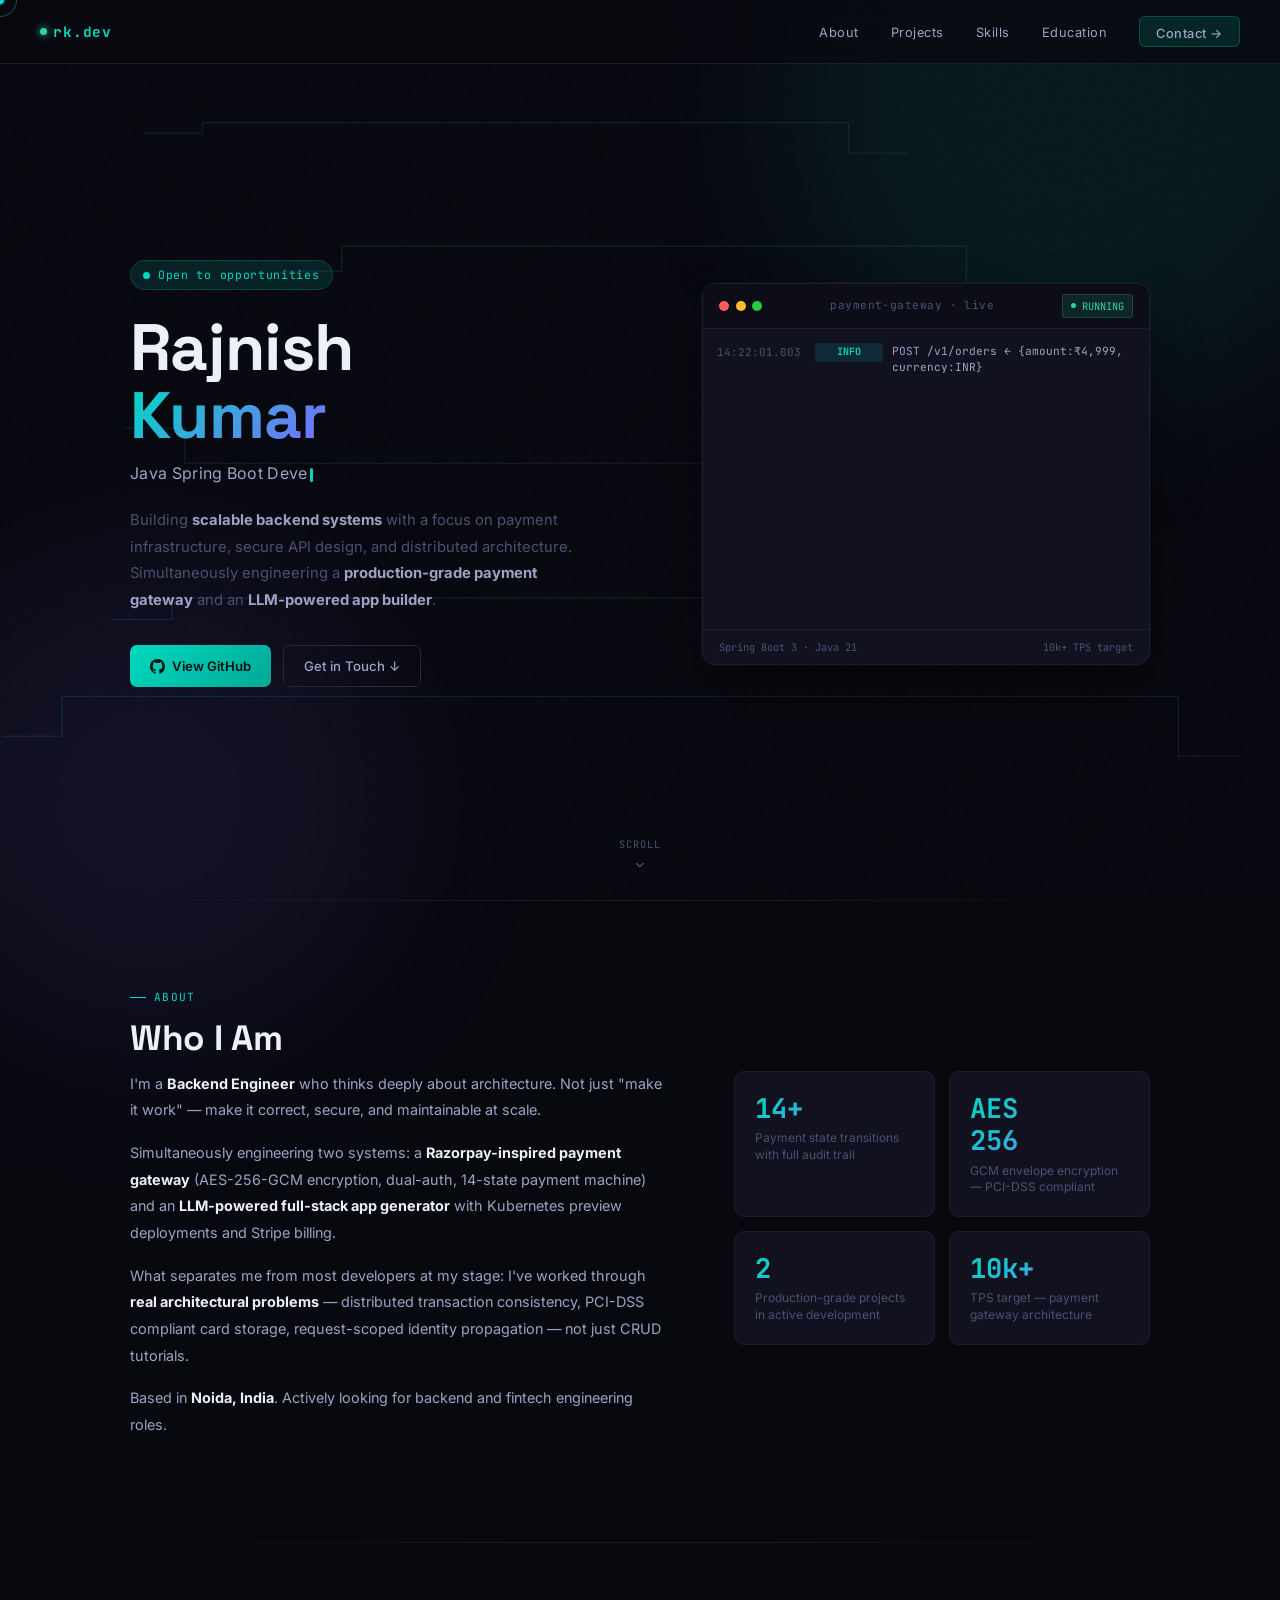
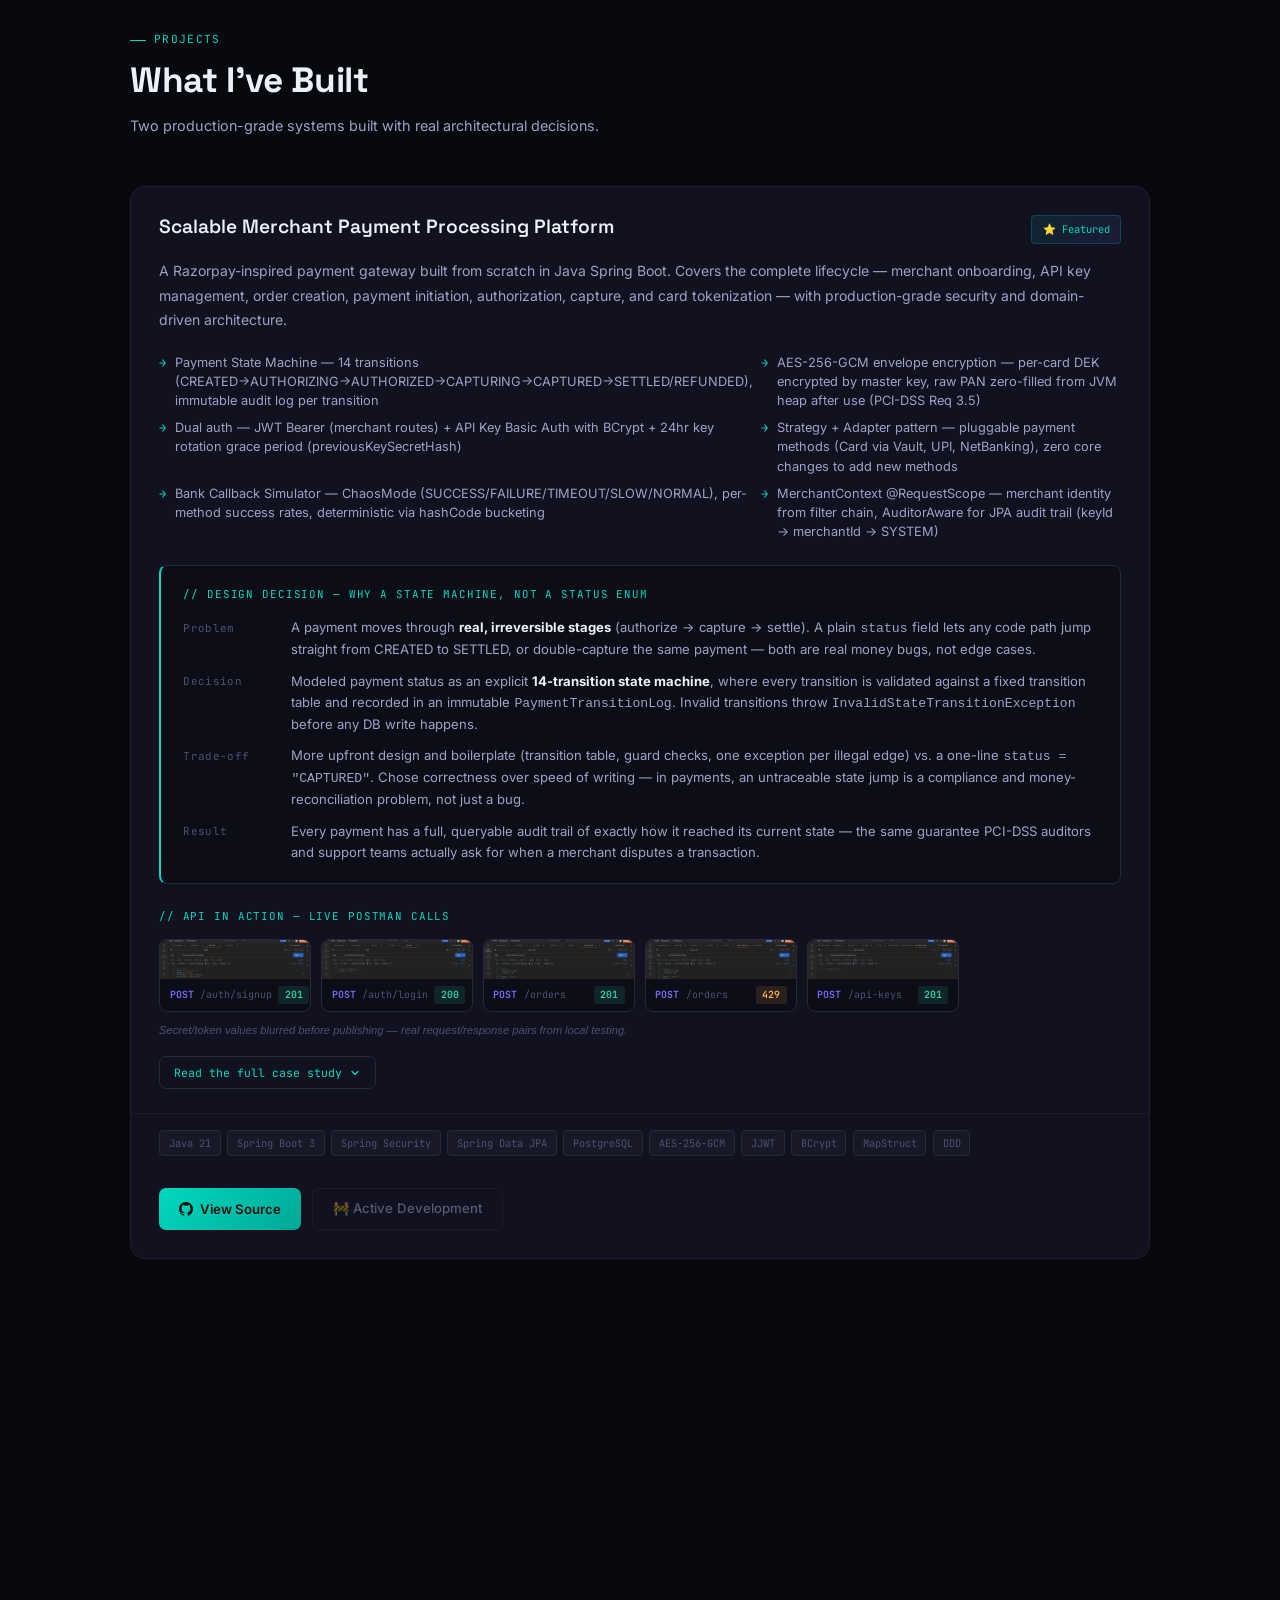
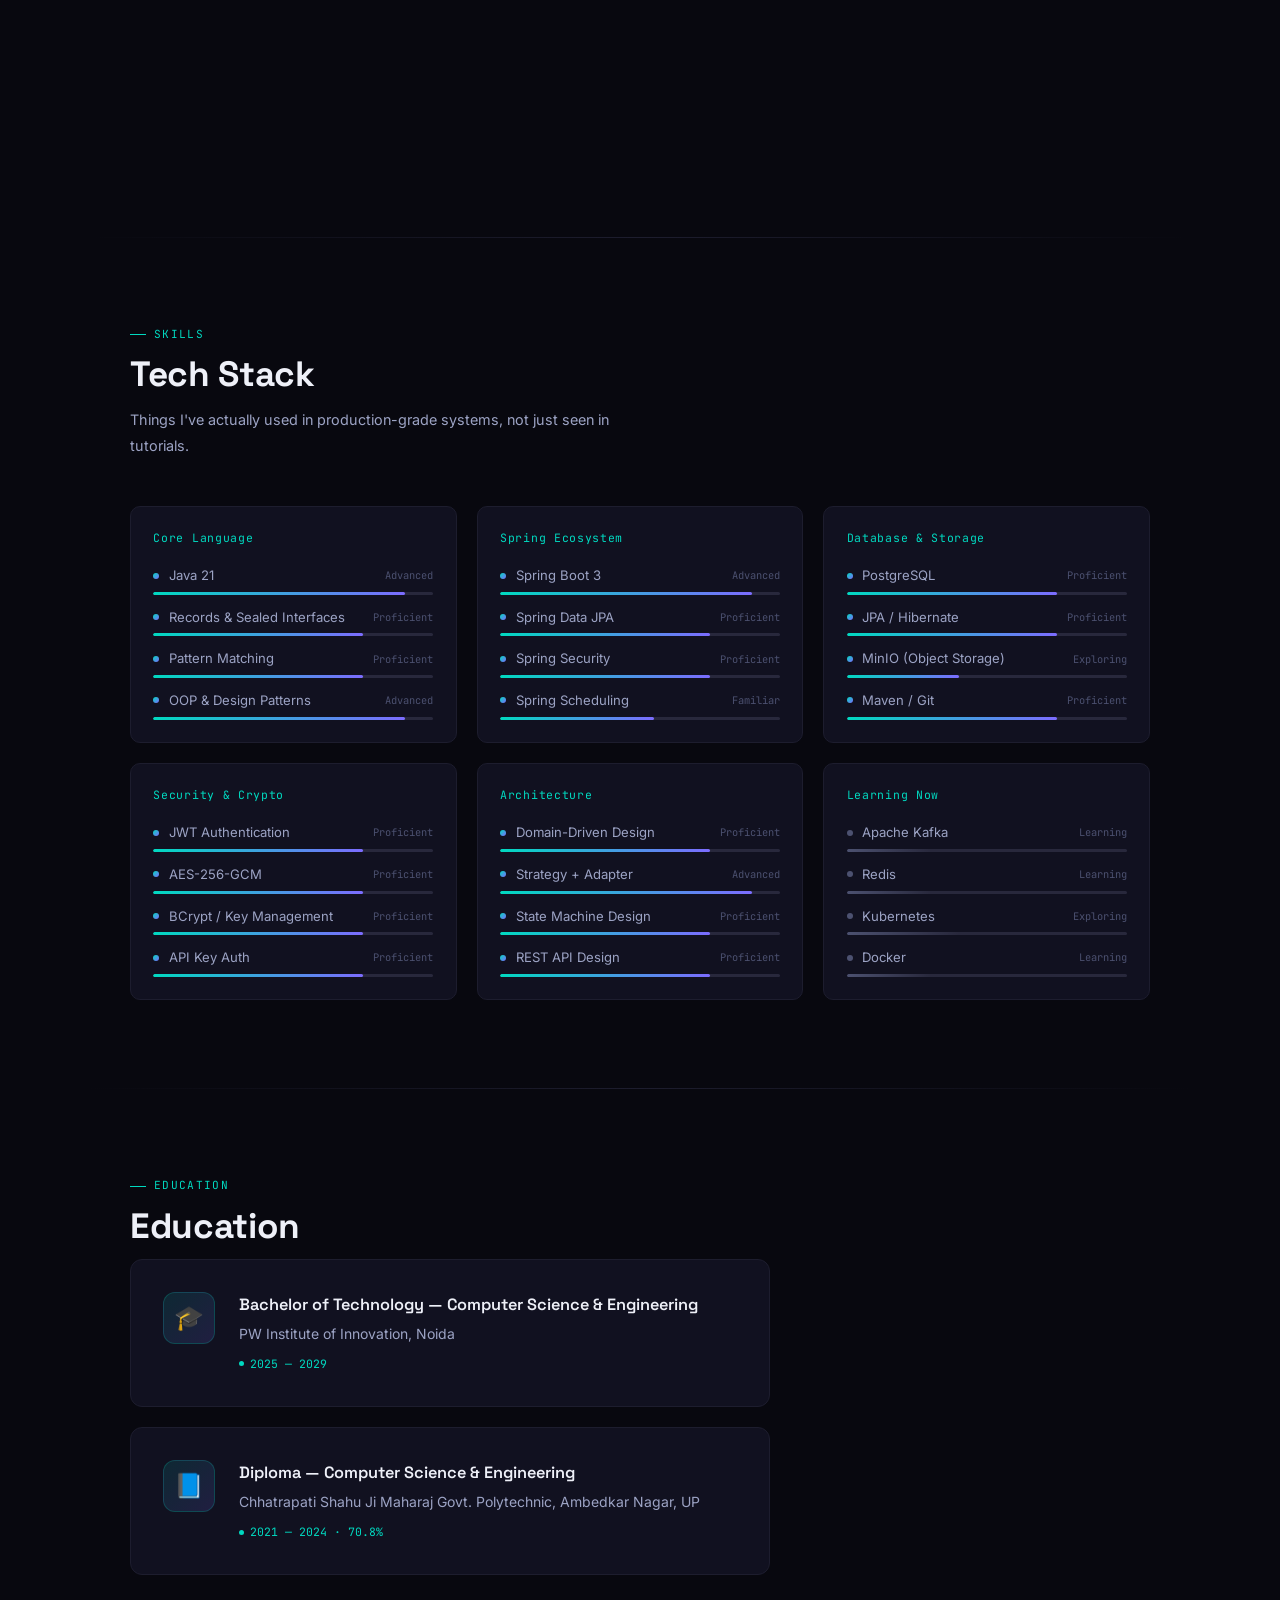
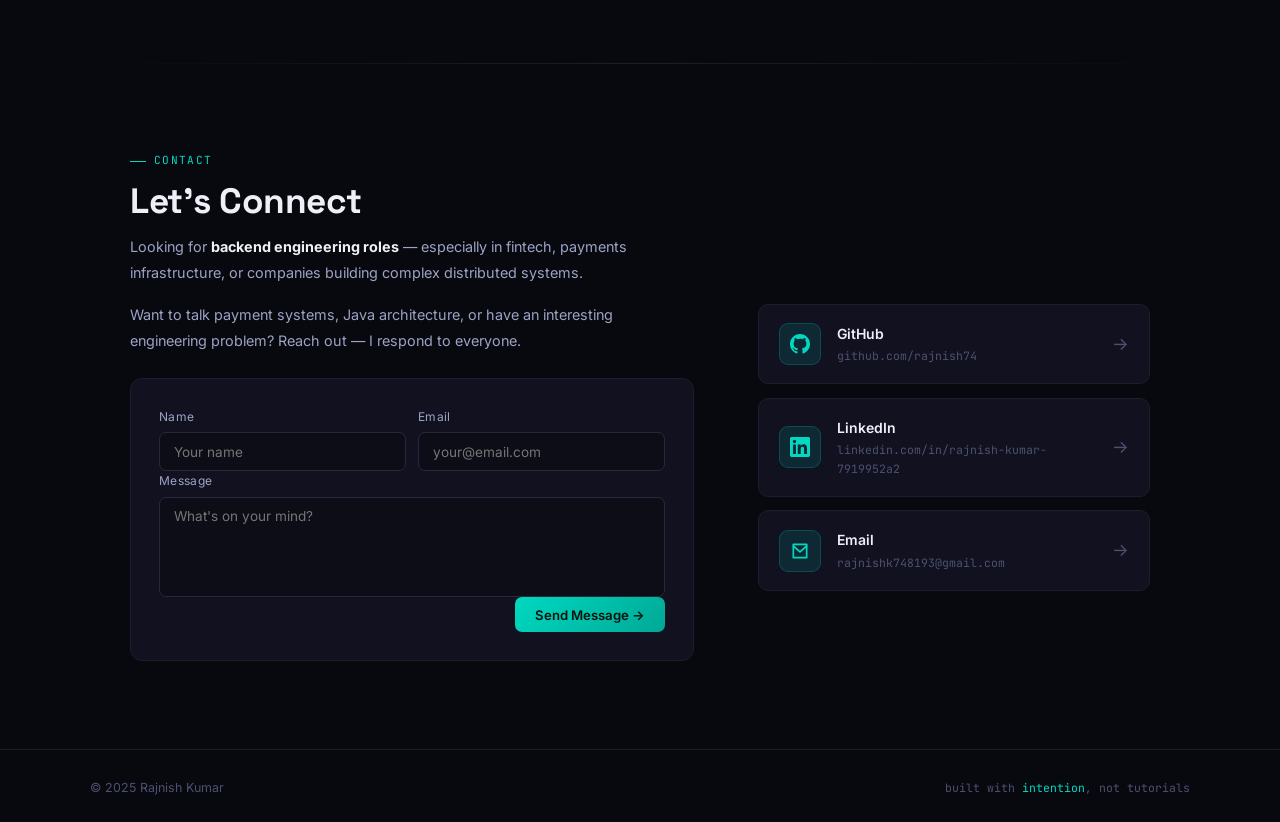
==== commit 2d3c557b: "Adding case studies sectiion....." ====
--- a/index.html
+++ b/index.html
@@ -69,9 +69,21 @@
 
 /* ── BACKGROUND ── */
 body::before{content:'';position:fixed;inset:0;z-index:0;pointer-events:none;background-image:url("data:image/svg+xml,%3Csvg viewBox='0 0 200 200' xmlns='http://www.w3.org/2000/svg'%3E%3Cfilter id='n'%3E%3CfeTurbulence type='fractalNoise' baseFrequency='0.9' numOctaves='4' stitchTiles='stitch'/%3E%3C/filter%3E%3Crect width='100%25' height='100%25' filter='url(%23n)' opacity='0.035'/%3E%3C/svg%3E");opacity:.4}
-.orb{position:fixed;border-radius:50%;pointer-events:none;z-index:0;filter:blur(90px);opacity:.09}
+.orb{position:fixed;border-radius:50%;pointer-events:none;z-index:0;filter:blur(90px);opacity:.09;transition:transform .3s ease-out}
 .orb1{width:600px;height:600px;background:var(--accent);top:-200px;right:-100px}
 .orb2{width:500px;height:500px;background:var(--purple);bottom:-150px;left:-100px}
+
+.scroll-cue{position:absolute;bottom:1.75rem;left:50%;transform:translateX(-50%);display:flex;flex-direction:column;align-items:center;gap:.35rem;color:var(--muted);text-decoration:none;font-family:'JetBrains Mono',monospace;font-size:.65rem;letter-spacing:.1em;text-transform:uppercase;opacity:0;transition:color .2s}
+.scroll-cue svg{animation:scrollBounce 1.8s ease-in-out infinite}
+.scroll-cue:hover{color:var(--accent)}
+.hero-anim-in ~ .scroll-cue,.hero-anim-in + .scroll-cue{opacity:1;transition:opacity .7s var(--ease) 1.1s}
+@keyframes scrollBounce{0%,100%{transform:translateY(0)}50%{transform:translateY(5px)}}
+@media(max-width:960px){.scroll-cue{display:none}}
+
+.btn{position:relative;overflow:hidden}
+.ripple{position:absolute;border-radius:50%;background:rgba(255,255,255,.35);transform:scale(0);animation:rippleAnim .55s ease-out forwards;pointer-events:none}
+.btn-ghost .ripple{background:rgba(0,217,192,.25)}
+@keyframes rippleAnim{to{transform:scale(2.6);opacity:0}}
 
 #circuit{position:fixed;inset:0;z-index:0;pointer-events:none;opacity:.5}
 #circuit path{fill:none;stroke:url(#circuitGrad);stroke-width:1;opacity:.35}
@@ -90,8 +102,10 @@
 .nav-links a:hover{color:var(--text)}
 .nav-links a:hover::after,.nav-links a.active::after{width:100%}
 .nav-links a.active{color:var(--accent)}
-.nav-cta{padding:.45rem 1rem;border-radius:6px;background:var(--accent-dim);color:var(--accent);border:1px solid rgba(0,217,192,.25);font-size:.8rem;font-weight:500;text-decoration:none;transition:all .2s}
+.nav-cta{padding:.45rem 1rem;border-radius:6px;background:var(--accent-dim);color:var(--accent);border:1px solid rgba(0,217,192,.25);font-size:.8rem;font-weight:500;text-decoration:none;transition:all .2s;white-space:nowrap;display:inline-flex;align-items:center;gap:.3rem}
+.nav-cta::after{display:none}
 .nav-cta:hover,.nav-cta.active{background:rgba(0,217,192,.2);border-color:rgba(0,217,192,.5)}
+.nav-cta:hover{transform:translateX(2px)}
 .hamburger{display:none;flex-direction:column;gap:5px;cursor:pointer;padding:4px}
 .hamburger span{display:block;width:22px;height:2px;background:var(--text2);transition:.3s;border-radius:2px}
 .hamburger.open span:nth-child(1){transform:rotate(45deg) translate(5px,5px)}
@@ -208,6 +222,52 @@
 .case-val{color:var(--text2)}
 .case-val strong{color:var(--text)}
 .proj-stack{padding:1rem 1.75rem;border-top:1px solid var(--border);display:flex;flex-wrap:wrap;gap:.4rem;position:relative;z-index:2}
+.api-gallery{margin:0 1.75rem 1.5rem;position:relative;z-index:2}
+.api-gallery-title{font-family:'JetBrains Mono',monospace;font-size:.68rem;color:var(--accent);letter-spacing:.08em;text-transform:uppercase;margin-bottom:.85rem}
+.api-gallery-grid{display:grid;grid-template-columns:repeat(auto-fill,minmax(150px,1fr));gap:.6rem}
+.api-shot{border:1px solid var(--border2);border-radius:8px;overflow:hidden;cursor:pointer;background:var(--surface);transition:border-color .2s,transform .2s}
+.api-shot:hover{border-color:rgba(0,217,192,.4);transform:translateY(-2px)}
+.api-shot img{width:100%;display:block;aspect-ratio:1200/315;object-fit:cover;object-position:top}
+.api-shot-cap{padding:.45rem .6rem;font-family:'JetBrains Mono',monospace;font-size:.62rem;color:var(--muted);display:flex;gap:.4rem;align-items:center}
+.api-shot-method{color:var(--purple);font-weight:600}
+.api-shot-status{margin-left:auto;padding:.05rem .4rem;border-radius:3px;font-weight:600}
+.api-shot-status.ok{background:rgba(45,212,167,.12);color:var(--success)}
+.api-shot-status.warn{background:rgba(255,180,84,.12);color:var(--warning)}
+.api-gallery-note{font-size:.7rem;color:var(--muted);margin-top:.65rem;font-style:italic}
+.case-toggle{margin-top:1rem;display:inline-flex;align-items:center;gap:.4rem;background:none;border:1px solid var(--border2);color:var(--accent);font-family:'JetBrains Mono',monospace;font-size:.72rem;padding:.5rem .9rem;border-radius:7px;cursor:pointer;transition:border-color .2s,background .2s}
+.case-toggle:hover{border-color:rgba(0,217,192,.4);background:var(--accent-dim)}
+.case-toggle svg{transition:transform .3s var(--ease)}
+.case-toggle.open svg{transform:rotate(180deg)}
+.case-full{max-height:0;overflow:hidden;opacity:0;transition:max-height .5s var(--ease),opacity .4s var(--ease),margin .5s var(--ease)}
+.case-full.open{max-height:3200px;opacity:1}
+.case-full-inner{margin:1.5rem 1.75rem 0;padding-top:1.5rem;border-top:1px solid var(--border)}
+.cf-block{margin-bottom:1.75rem}
+.cf-heading{font-family:'JetBrains Mono',monospace;font-size:.68rem;color:var(--purple);letter-spacing:.08em;text-transform:uppercase;margin-bottom:.85rem;display:flex;align-items:center;gap:.5rem}
+.cf-heading::before{content:'';width:16px;height:1px;background:var(--purple)}
+.cf-text{font-size:.85rem;color:var(--text2);line-height:1.8;margin-bottom:.6rem}
+.cf-text strong{color:var(--text)}
+.cf-text code{font-family:'JetBrains Mono',monospace;font-size:.78rem;color:var(--accent);background:rgba(0,217,192,.08);padding:.05rem .35rem;border-radius:3px}
+
+/* architecture flow diagram */
+.arch-flow{display:flex;flex-direction:column;align-items:center;gap:0;background:var(--surface);border:1px solid var(--border2);border-radius:10px;padding:1.5rem 1rem}
+.arch-box{width:100%;max-width:420px;background:var(--card);border:1px solid var(--border2);border-radius:7px;padding:.6rem 1rem;text-align:center;font-family:'JetBrains Mono',monospace;font-size:.75rem;color:var(--text2)}
+.arch-box.accent{border-color:rgba(0,217,192,.35);color:var(--accent)}
+.arch-split{display:flex;gap:.6rem;width:100%;max-width:420px}
+.arch-split .arch-box{max-width:none}
+.arch-arrow{color:var(--muted);font-size:.8rem;padding:.25rem 0;line-height:1}
+.arch-note{font-size:.66rem;color:var(--muted);margin-top:.2rem;font-style:italic}
+
+/* roadmap chips */
+.rmap-row{display:flex;flex-wrap:wrap;gap:.5rem;margin-bottom:.5rem}
+.rmap-chip{font-family:'JetBrains Mono',monospace;font-size:.68rem;padding:.3rem .65rem;border-radius:5px;border:1px solid var(--border2);color:var(--text2)}
+.rmap-chip.doing{border-color:rgba(255,180,84,.3);color:var(--warning);background:rgba(255,180,84,.06)}
+.rmap-chip.planned{border-color:var(--border2);color:var(--muted)}
+#lightbox{position:fixed;inset:0;background:rgba(4,4,10,.92);backdrop-filter:blur(6px);z-index:9997;display:none;align-items:center;justify-content:center;padding:3rem;flex-direction:column;gap:1rem}
+#lightbox.open{display:flex}
+#lightbox img{max-width:min(90vw,1100px);max-height:75vh;border-radius:10px;border:1px solid var(--border2);box-shadow:0 30px 80px rgba(0,0,0,.6)}
+#lightbox-cap{font-family:'JetBrains Mono',monospace;font-size:.8rem;color:var(--text2)}
+#lightbox-close{position:absolute;top:1.5rem;right:2rem;color:var(--text2);font-size:1.6rem;cursor:pointer;background:none;border:none;line-height:1}
+#lightbox-close:hover{color:var(--accent)}
 .chip{font-family:'JetBrains Mono',monospace;font-size:.65rem;padding:.22rem .55rem;border-radius:4px;background:rgba(255,255,255,.03);color:var(--muted);border:1px solid var(--border2);transition:border-color .2s,color .2s}
 .chip:hover{border-color:rgba(0,217,192,.3);color:var(--accent)}
 .proj-links{padding:1rem 1.75rem 1.75rem;display:flex;gap:.65rem;position:relative;z-index:2}
@@ -259,7 +319,7 @@
 .form-group input,.form-group textarea{background:var(--surface);border:1px solid var(--border2);border-radius:7px;padding:.65rem .9rem;color:var(--text);font-size:.85rem;font-family:'Inter',sans-serif;outline:none;transition:border-color .2s,box-shadow .2s;resize:none}
 .form-group input:focus,.form-group textarea:focus{border-color:rgba(0,217,192,.4);box-shadow:0 0 0 3px rgba(0,217,192,.07)}
 .form-group textarea{height:100px}
-.form-submit{display:flex;justify-content:flex-end;align-items:center;gap:1rem}
+.form-submit{display:flex;flex-wrap:wrap;justify-content:flex-end;align-items:center;gap:.85rem;row-gap:.6rem}
 .form-msg{font-size:.8rem;color:var(--success);opacity:0;transition:opacity .3s}
 .form-msg.show{opacity:1}
 .form-err{color:var(--error)}
@@ -304,6 +364,10 @@
   #hero{padding:6rem 1.25rem 3rem}
   .footer-inner{flex-direction:column;gap:.5rem;text-align:center}
   .form-row{grid-template-columns:1fr}
+  .form-submit{flex-direction:column-reverse;align-items:stretch}
+  .form-submit .btn{width:100%;justify-content:center}
+  .form-msg{text-align:center}
+  .api-gallery-grid{grid-template-columns:repeat(2,1fr)}
   #backTop{bottom:1.25rem;right:1.25rem}
 }
 </style>
@@ -393,6 +457,10 @@
       </div>
     </div>
   </div>
+  <a href="#about" class="scroll-cue" aria-label="Scroll to about section">
+    <span>scroll</span>
+    <svg width="14" height="14" viewBox="0 0 24 24" fill="none" stroke="currentColor" stroke-width="2"><path d="M6 9l6 6 6-6" stroke-linecap="round" stroke-linejoin="round"/></svg>
+  </a>
 </section>
 
 <div class="section-divider"></div>
@@ -451,6 +519,94 @@
           <div class="case-row"><span class="case-lbl">Decision</span><span class="case-val">Modeled payment status as an explicit <strong>14-transition state machine</strong>, where every transition is validated against a fixed transition table and recorded in an immutable <code>PaymentTransitionLog</code>. Invalid transitions throw <code>InvalidStateTransitionException</code> before any DB write happens.</span></div>
           <div class="case-row"><span class="case-lbl">Trade-off</span><span class="case-val">More upfront design and boilerplate (transition table, guard checks, one exception per illegal edge) vs. a one-line <code>status = "CAPTURED"</code>. Chose correctness over speed of writing — in payments, an untraceable state jump is a compliance and money-reconciliation problem, not just a bug.</span></div>
           <div class="case-row"><span class="case-lbl">Result</span><span class="case-val">Every payment has a full, queryable audit trail of exactly how it reached its current state — the same guarantee PCI-DSS auditors and support teams actually ask for when a merchant disputes a transaction.</span></div>
+        </div>
+        <div class="api-gallery">
+          <div class="api-gallery-title">// api in action — live postman calls</div>
+          <div class="api-gallery-grid">
+            <div class="api-shot" data-caption="POST /v1/auth/signup → 201 Created">
+              <img src="[data-uri]" alt="Merchant signup API call in Postman returning 201 Created" loading="lazy"/>
+              <div class="api-shot-cap"><span class="api-shot-method">POST</span> /auth/signup <span class="api-shot-status ok">201</span></div>
+            </div>
+            <div class="api-shot" data-caption="POST /v1/auth/login → 200 OK, JWT issued">
+              <img src="[data-uri]" alt="Merchant login API call in Postman returning a JWT access token" loading="lazy"/>
+              <div class="api-shot-cap"><span class="api-shot-method">POST</span> /auth/login <span class="api-shot-status ok">200</span></div>
+            </div>
+            <div class="api-shot" data-caption="POST /v1/orders → 201 Created">
+              <img src="[data-uri]" alt="Create order API call in Postman returning 201 Created with order details" loading="lazy"/>
+              <div class="api-shot-cap"><span class="api-shot-method">POST</span> /orders <span class="api-shot-status ok">201</span></div>
+            </div>
+            <div class="api-shot" data-caption="Rate limiter engaging → 429 Too Many Requests">
+              <img src="[data-uri]" alt="Rate limiter blocking excess requests with 429 Too Many Requests and Retry-After header" loading="lazy"/>
+              <div class="api-shot-cap"><span class="api-shot-method">POST</span> /orders <span class="api-shot-status warn">429</span></div>
+            </div>
+            <div class="api-shot" data-caption="POST /v1/merchants/api-keys → 201 Created">
+              <img src="[data-uri]" alt="API key generation call in Postman returning 201 Created, secret values redacted" loading="lazy"/>
+              <div class="api-shot-cap"><span class="api-shot-method">POST</span> /api-keys <span class="api-shot-status ok">201</span></div>
+            </div>
+          </div>
+          <p class="api-gallery-note">Secret/token values blurred before publishing — real request/response pairs from local testing.</p>
+          <button class="case-toggle" id="caseToggle" aria-expanded="false">
+            <span>Read the full case study</span>
+            <svg width="12" height="12" viewBox="0 0 24 24" fill="none" stroke="currentColor" stroke-width="2.5"><path d="M6 9l6 6 6-6" stroke-linecap="round" stroke-linejoin="round"/></svg>
+          </button>
+        </div>
+        <div class="case-full" id="caseFull">
+          <div class="case-full-inner">
+
+            <div class="cf-block">
+              <div class="cf-heading">request lifecycle — how a call actually flows</div>
+              <div class="arch-flow">
+                <div class="arch-box accent">Client Request</div>
+                <div class="arch-arrow">↓</div>
+                <div class="arch-split">
+                  <div class="arch-box">JWT Filter<br/><span style="color:var(--muted)">/auth, /merchants</span></div>
+                  <div class="arch-box">API Key Filter<br/><span style="color:var(--muted)">/orders, /payments, /vault</span></div>
+                </div>
+                <div class="arch-note">API Key path checks Redis cache first (5min TTL) + Fixed Window Rate Limiter (INCR+EXPIRE) before touching the DB</div>
+                <div class="arch-arrow">↓</div>
+                <div class="arch-box">MerchantContext <span style="color:var(--muted)">(@RequestScope: merchantId, keyId)</span></div>
+                <div class="arch-arrow">↓</div>
+                <div class="arch-box">Controller → Service Layer <span style="color:var(--muted)">(state machine + validation)</span></div>
+                <div class="arch-arrow">↓</div>
+                <div class="arch-box">Gateway/Processor <span style="color:var(--muted)">(Adapter + Strategy pattern per method)</span></div>
+                <div class="arch-arrow">↓</div>
+                <div class="arch-box accent">PostgreSQL + Redis <span style="color:var(--muted)">(data + cache/rate-limit counters)</span></div>
+              </div>
+            </div>
+
+            <div class="cf-block">
+              <div class="cf-heading">more design decisions</div>
+              <div class="cf-text"><strong>Redis fixed-window rate limiter, not sliding window (yet).</strong> A single <code>INCR</code> + <code>EXPIRE</code> per API key is O(1) and cheap enough to run on every request. It allows short bursts right at window boundaries — a known trade-off of fixed windows — which is acceptable for a v1; a sliding-window variant is on the roadmap once burst abuse actually shows up in traffic.</div>
+              <div class="cf-text"><strong>Card data never touches the database in plaintext.</strong> Vault module encrypts each PAN with a per-card Data Encryption Key (DEK), which is itself encrypted by a master key (envelope encryption) before storage — and the raw PAN is zero-filled from the JVM heap right after use. Only a <code>tok_</code>-prefixed token ever leaves the Vault module.</div>
+              <div class="cf-text"><strong>Cache-aside for API key lookups, not write-through.</strong> Every authenticated request needs to resolve an API key, so a DB hit per request doesn't scale. Redis holds a 5-minute TTL cache; on rotation or deletion the entry is explicitly evicted rather than waiting for expiry, so a revoked key can't be used from a stale cache.</div>
+            </div>
+
+            <div class="cf-block">
+              <div class="cf-heading">a real challenge</div>
+              <div class="cf-text">Early on, merchant identity was threaded manually through every controller → service → repository call — easy to forget in a new endpoint and easy to get wrong. Fixed it with a <strong><code>@RequestScope</code>-scoped <code>MerchantContext</code></strong> bean populated once by whichever filter authenticates the request (JWT or API key), then injected anywhere downstream. It also feeds a custom <code>AuditorAware</code> implementation, so JPA's <code>createdBy</code>/<code>updatedBy</code> audit columns are populated automatically from <code>keyId → merchantId → SYSTEM</code> with zero boilerplate per entity.</div>
+            </div>
+
+            <div class="cf-block">
+              <div class="cf-heading">in progress</div>
+              <div class="rmap-row">
+                <span class="rmap-chip doing">Order business logic</span>
+                <span class="rmap-chip doing">Merchant signup persistence</span>
+                <span class="rmap-chip doing">Refund API</span>
+                <span class="rmap-chip doing">Settlement engine</span>
+                <span class="rmap-chip doing">Sliding-window rate limiter</span>
+              </div>
+              <div class="cf-heading" style="margin-top:1rem">planned</div>
+              <div class="rmap-row">
+                <span class="rmap-chip planned">Webhook event handling</span>
+                <span class="rmap-chip planned">Kafka event-driven processing</span>
+                <span class="rmap-chip planned">Dead Letter Queue</span>
+                <span class="rmap-chip planned">Idempotency keys</span>
+                <span class="rmap-chip planned">Docker + CI/CD</span>
+                <span class="rmap-chip planned">Merchant dashboard APIs</span>
+              </div>
+            </div>
+
+          </div>
         </div>
         <div class="proj-stack">
           <span class="chip">Java 21</span><span class="chip">Spring Boot 3</span><span class="chip">Spring Security</span>
@@ -675,6 +831,12 @@
   </div>
 </footer>
 
+<div id="lightbox">
+  <button id="lightbox-close" aria-label="Close">✕</button>
+  <img id="lightbox-img" src="" alt=""/>
+  <div id="lightbox-cap"></div>
+</div>
+
 <script>
 const reduceMotion = window.matchMedia('(prefers-reduced-motion: reduce)').matches;
 
@@ -783,6 +945,7 @@
 }
 
 /* ── SCROLL PROGRESS + NAV + BACK TO TOP ── */
+const orb1=document.querySelector('.orb1'), orb2=document.querySelector('.orb2');
 const sections=document.querySelectorAll('section[id]');
 const navA=document.querySelectorAll('.nav-links a[data-section]');
 const mobileA=document.querySelectorAll('.mobile-menu a');
@@ -805,6 +968,10 @@
     const href=a.getAttribute('href').replace('#','');
     a.classList.toggle('active',href===current);
   });
+  if(!reduceMotion && orb1 && orb2){
+    orb1.style.transform=`translateY(${scrollY*0.12}px)`;
+    orb2.style.transform=`translateY(${-scrollY*0.08}px)`;
+  }
 }
 window.addEventListener('scroll',onScroll,{passive:true});
 onScroll();
@@ -922,6 +1089,51 @@
     setTimeout(()=>formMsg.classList.remove('show'),4000);
   });
 }
+
+/* ── CASE STUDY TOGGLE ── */
+const caseToggle=document.getElementById('caseToggle');
+const caseFull=document.getElementById('caseFull');
+if(caseToggle && caseFull){
+  caseToggle.addEventListener('click',()=>{
+    const isOpen=caseFull.classList.toggle('open');
+    caseToggle.classList.toggle('open',isOpen);
+    caseToggle.setAttribute('aria-expanded',isOpen);
+    caseToggle.querySelector('span').textContent=isOpen?'Show less':'Read the full case study';
+    if(isOpen) setTimeout(()=>caseToggle.scrollIntoView({behavior:'smooth',block:'nearest'}),350);
+  });
+}
+
+/* ── BUTTON RIPPLE ── */
+document.querySelectorAll('.btn').forEach(btn=>{
+  btn.addEventListener('click',function(e){
+    const r=btn.getBoundingClientRect();
+    const size=Math.max(r.width,r.height);
+    const ripple=document.createElement('span');
+    ripple.className='ripple';
+    ripple.style.width=ripple.style.height=size+'px';
+    ripple.style.left=(e.clientX-r.left-size/2)+'px';
+    ripple.style.top=(e.clientY-r.top-size/2)+'px';
+    btn.appendChild(ripple);
+    setTimeout(()=>ripple.remove(),600);
+  });
+});
+
+/* ── SCREENSHOT LIGHTBOX ── */
+const lightbox=document.getElementById('lightbox');
+const lightboxImg=document.getElementById('lightbox-img');
+const lightboxCap=document.getElementById('lightbox-cap');
+document.querySelectorAll('.api-shot').forEach(shot=>{
+  shot.addEventListener('click',()=>{
+    const img=shot.querySelector('img');
+    lightboxImg.src=img.src;
+    lightboxImg.alt=img.alt;
+    lightboxCap.textContent=shot.dataset.caption||'';
+    lightbox.classList.add('open');
+  });
+});
+document.getElementById('lightbox-close').addEventListener('click',()=>lightbox.classList.remove('open'));
+lightbox.addEventListener('click',e=>{ if(e.target===lightbox) lightbox.classList.remove('open'); });
+document.addEventListener('keydown',e=>{ if(e.key==='Escape') lightbox.classList.remove('open'); });
 
 /* ── CIRCUIT BACKGROUND (subtle animated trace lines) ── */
 (function circuitBg(){
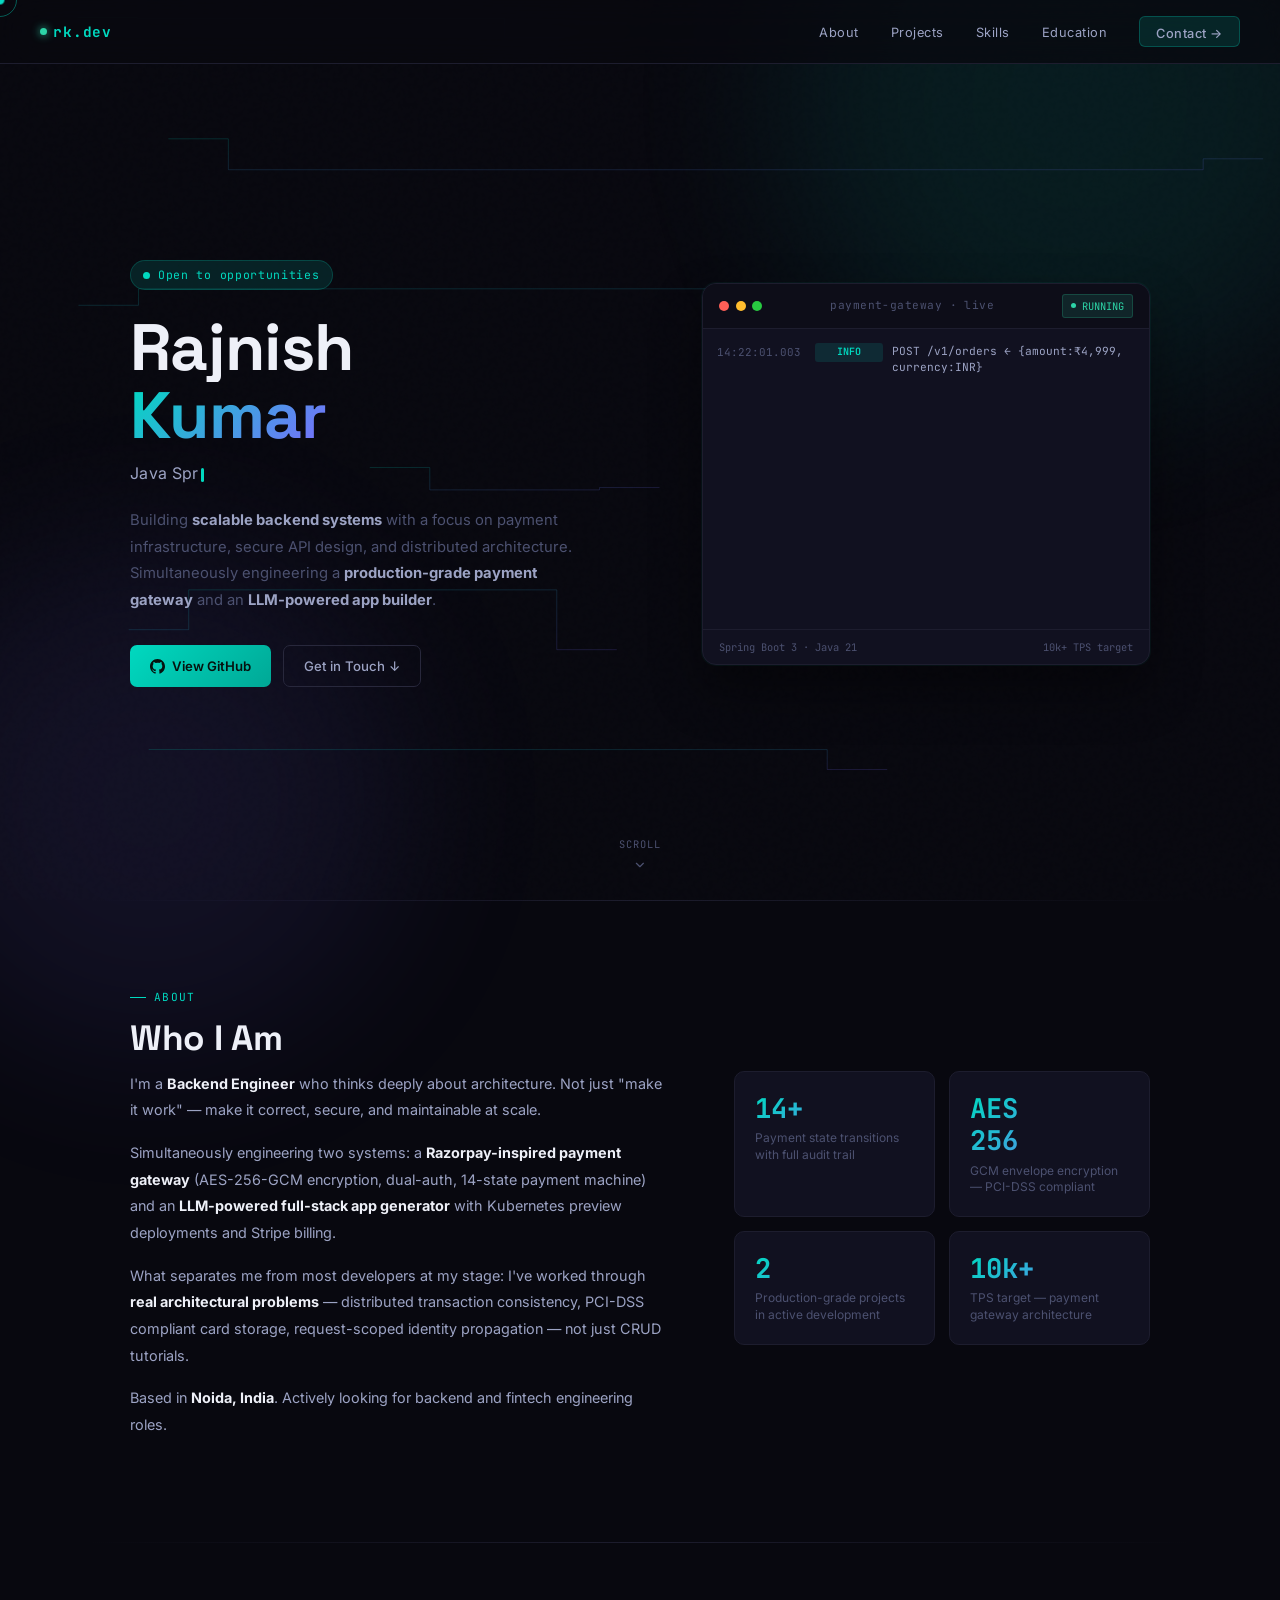
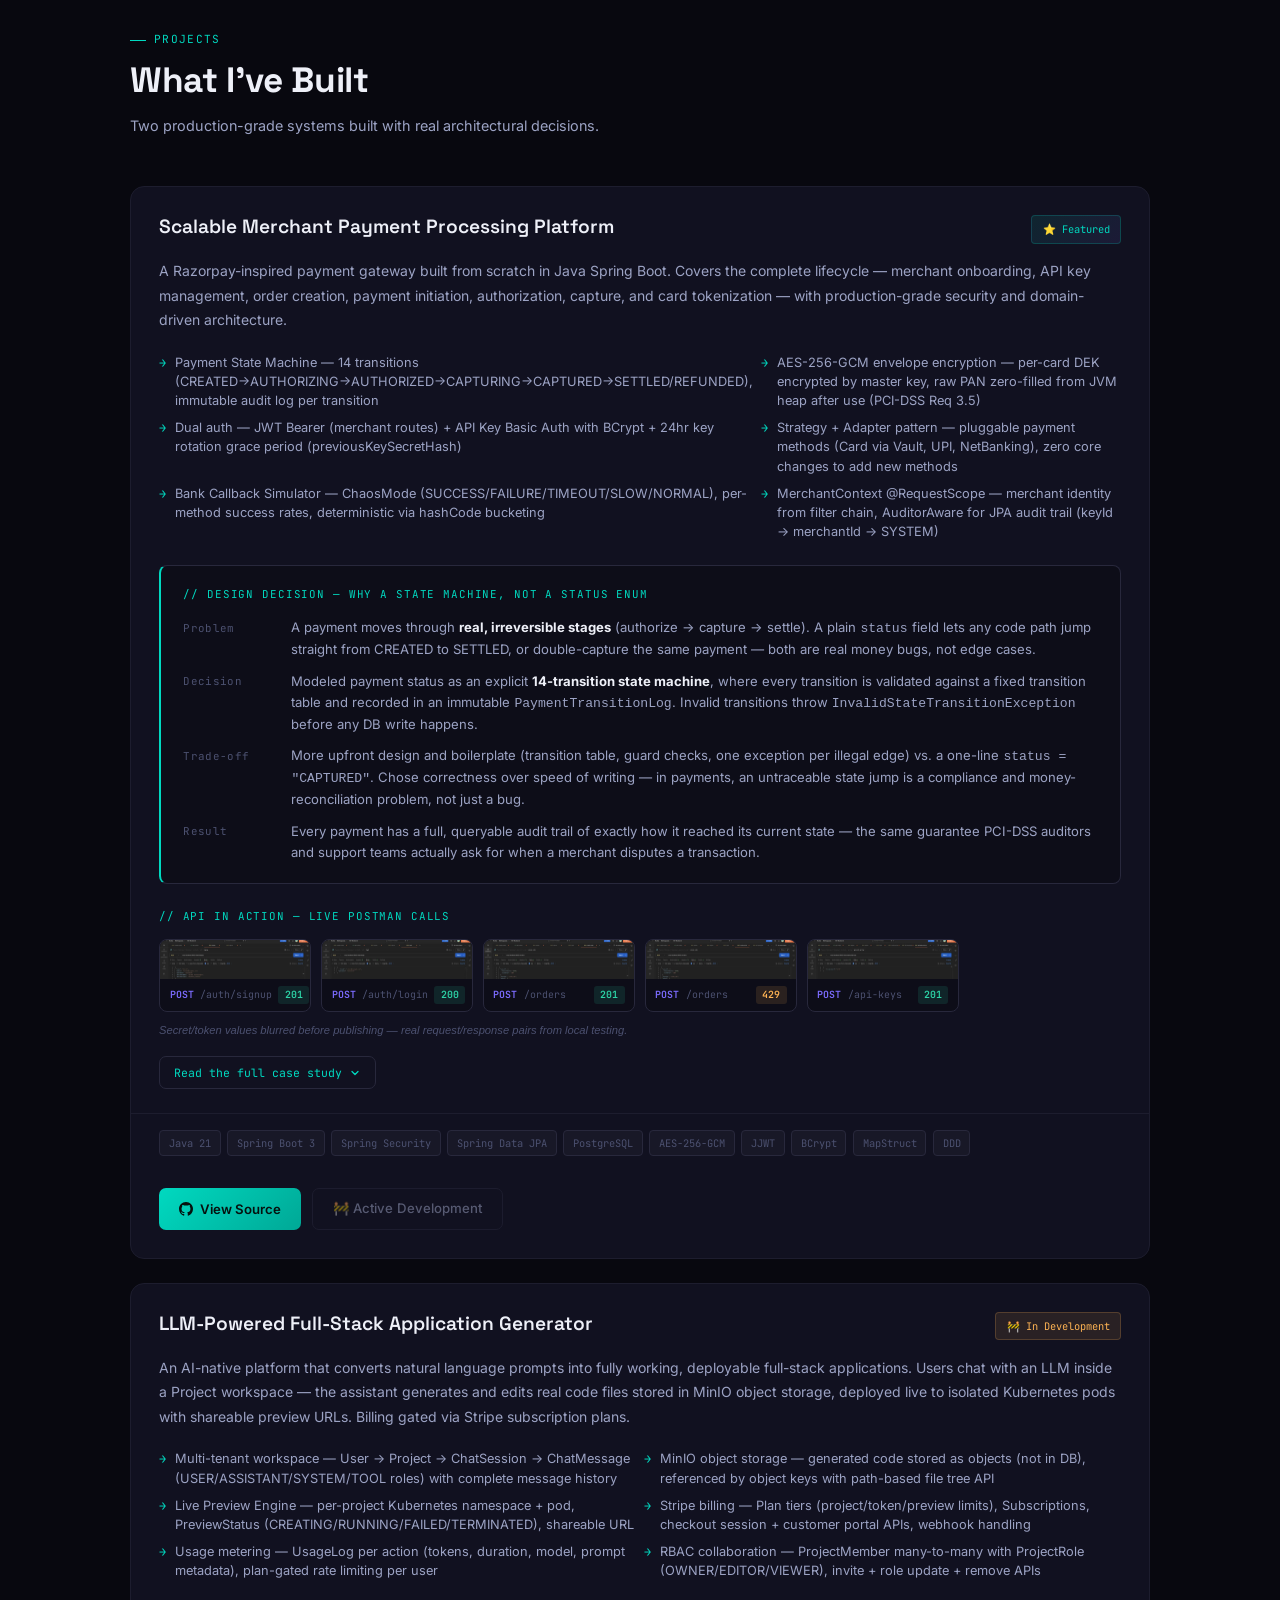
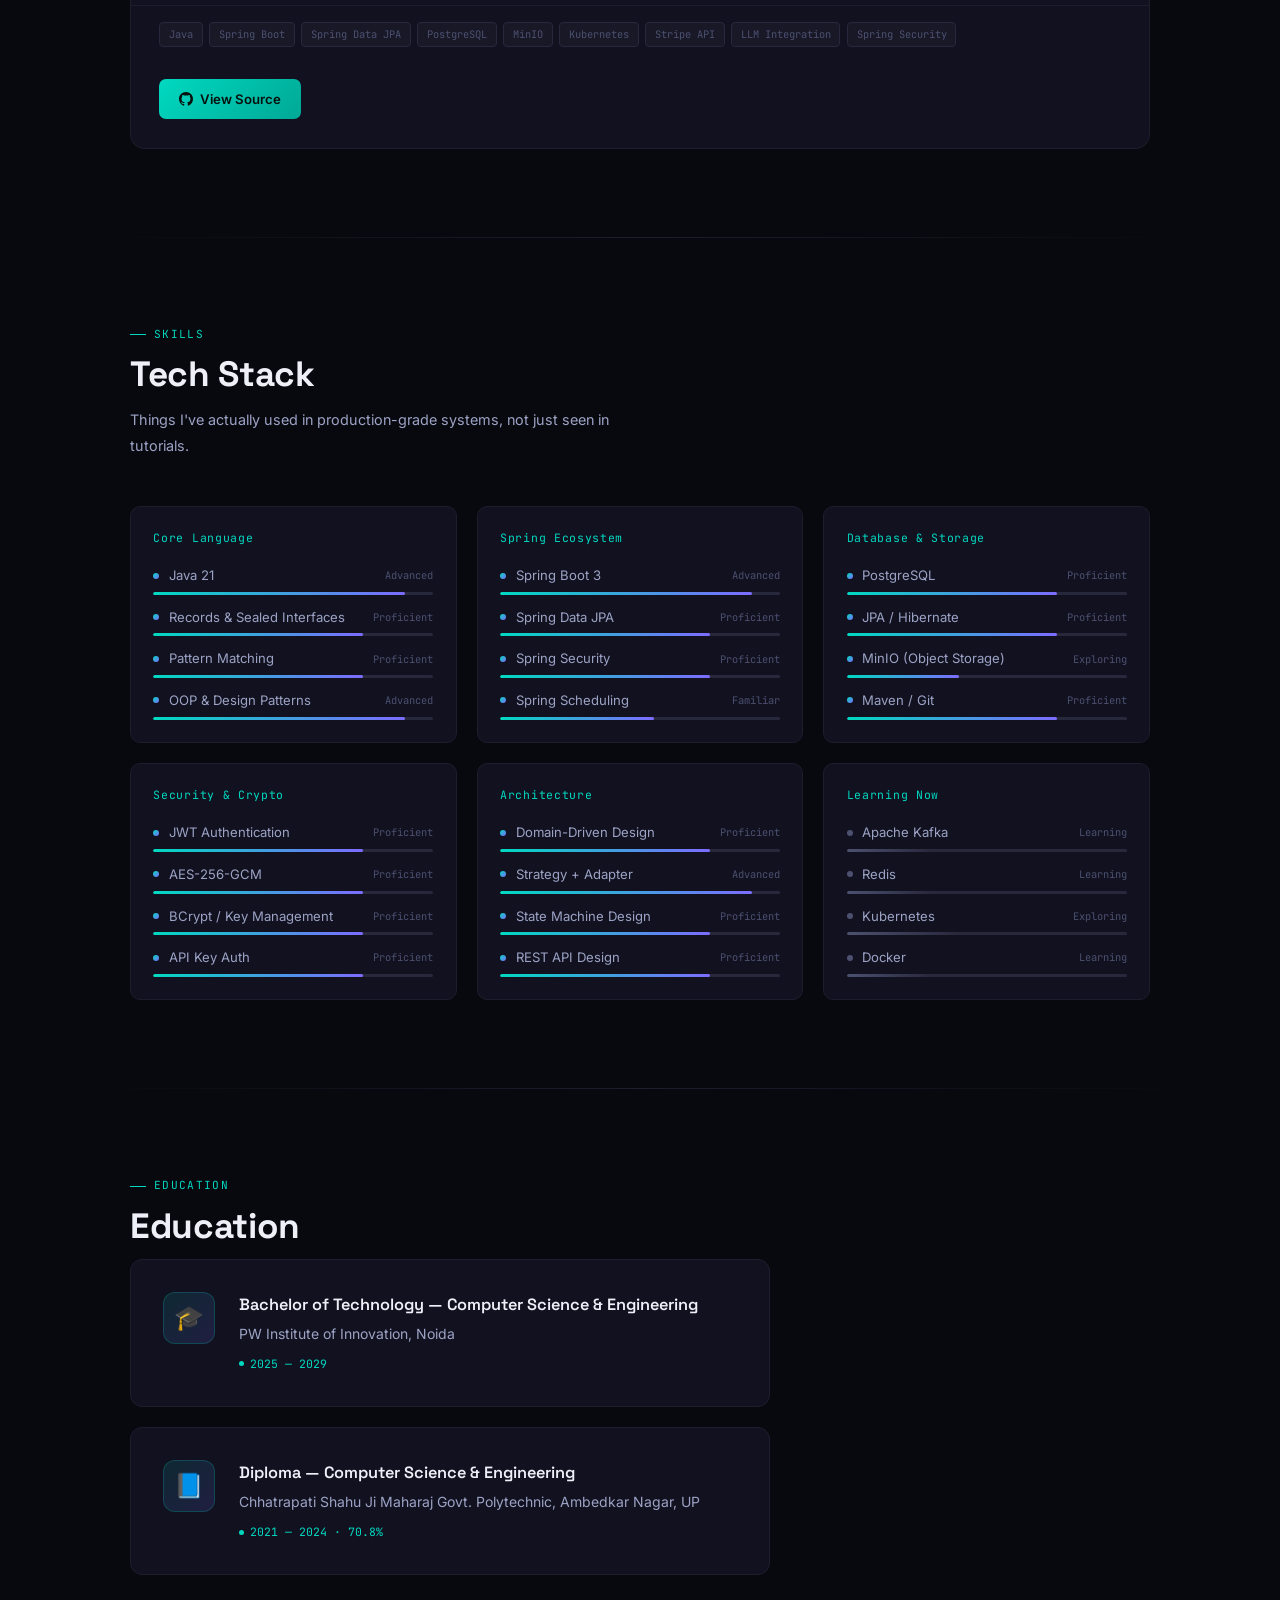
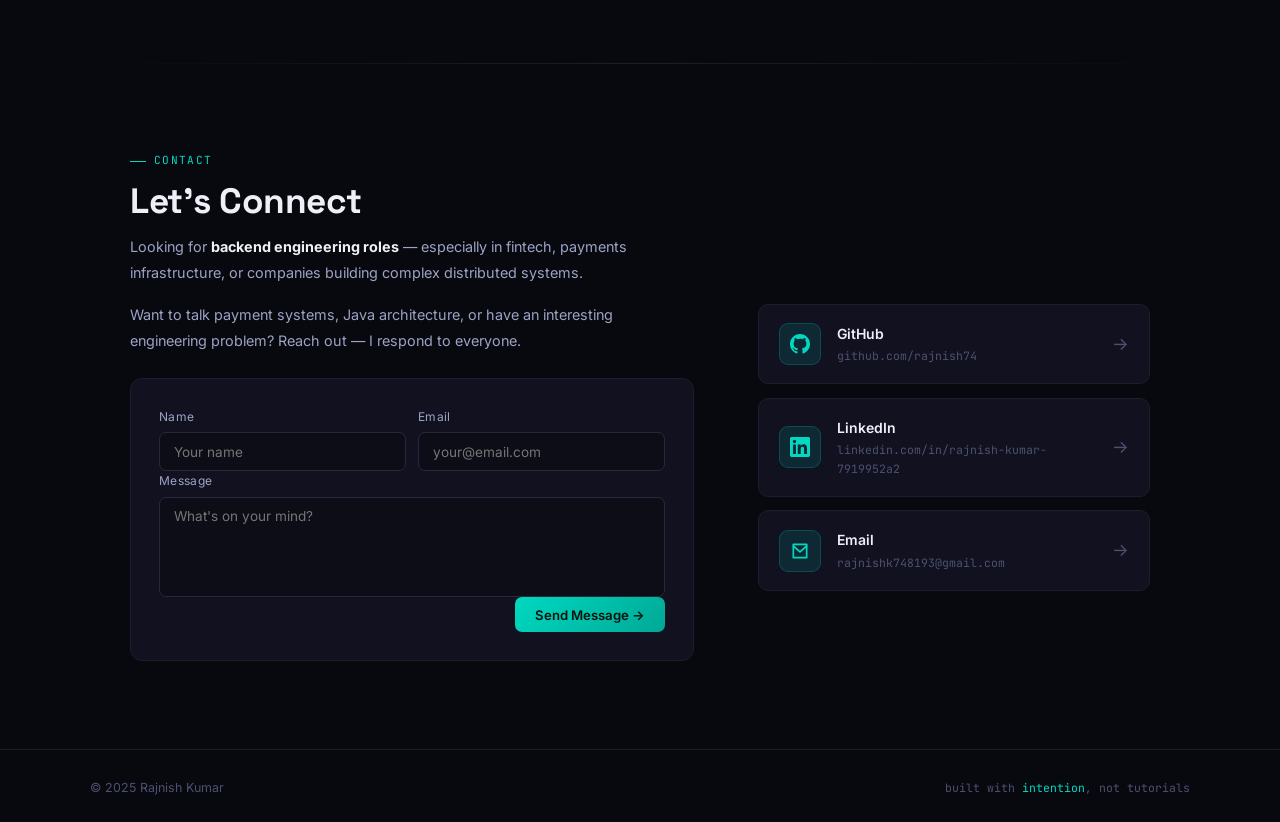
==== commit 809a62fe: "Implement payment state machine diagram in HTML Added a payment state machine diagram with transitio" ====
--- a/index.html
+++ b/index.html
@@ -262,6 +262,44 @@
 .rmap-chip{font-family:'JetBrains Mono',monospace;font-size:.68rem;padding:.3rem .65rem;border-radius:5px;border:1px solid var(--border2);color:var(--text2)}
 .rmap-chip.doing{border-color:rgba(255,180,84,.3);color:var(--warning);background:rgba(255,180,84,.06)}
 .rmap-chip.planned{border-color:var(--border2);color:var(--muted)}
+
+/* state machine diagram */
+.sm-wrap{background:var(--surface);border:1px solid var(--border2);border-radius:10px;padding:1rem;overflow-x:auto}
+#smSvg{width:100%;min-width:680px;height:auto;display:block}
+.sm-node{cursor:pointer}
+.sm-node rect{fill:var(--card);stroke:var(--border2);stroke-width:1.5;transition:stroke .2s,fill .2s}
+.sm-node text{fill:var(--text2);font-family:'JetBrains Mono',monospace;font-size:10px;text-anchor:middle;pointer-events:none;transition:fill .2s}
+.sm-node.terminal rect{stroke-dasharray:3,3}
+.sm-node:hover rect{stroke:rgba(0,217,192,.5)}
+.sm-node.active rect{fill:var(--accent-dim);stroke:var(--accent)}
+.sm-node.active text{fill:var(--accent)}
+.sm-node.connected rect{stroke:var(--purple)}
+.sm-edge{fill:none;stroke:var(--border2);stroke-width:1.5;opacity:.55;transition:stroke .2s,opacity .2s,stroke-width .2s}
+.sm-edge.happy{stroke:var(--accent)}
+.sm-edge.refund{stroke:var(--purple)}
+.sm-edge.retry{stroke:var(--warning)}
+.sm-edge.fail{stroke:var(--error)}
+.sm-edge.cancel{stroke:var(--muted)}
+.sm-edge.dim{opacity:.12}
+.sm-edge.spotlight{opacity:1;stroke-width:2.75}
+.sm-info{margin-top:.9rem;padding:.85rem 1rem;background:var(--card);border:1px solid var(--border2);border-radius:8px;font-family:'JetBrains Mono',monospace;font-size:.75rem;color:var(--text2);min-height:2.2em}
+.sm-info .sm-empty{color:var(--muted);font-style:italic}
+.sm-info-title{color:var(--text);font-weight:600;margin-bottom:.5rem}
+.sm-tr-row{display:flex;align-items:center;gap:.5rem;padding:.2rem 0;flex-wrap:wrap}
+.sm-tr-dir{color:var(--muted);width:14px;flex-shrink:0}
+.sm-tr-event{color:var(--accent)}
+.sm-legend{display:flex;flex-wrap:wrap;gap:1rem;margin-top:.75rem;font-family:'JetBrains Mono',monospace;font-size:.65rem;color:var(--muted)}
+.sm-legend span{display:inline-flex;align-items:center;gap:.4rem}
+.sm-legend i{width:14px;height:2.5px;border-radius:2px;display:inline-block}
+
+.sm-wrap{display:flex;gap:1rem;flex-wrap:wrap;background:var(--surface);border:1px solid var(--border2);border-radius:10px;padding:1rem;align-items:stretch}
+.sm-wrap svg{flex:1 1 580px;min-width:280px;background:var(--bg);border-radius:8px}
+.sm-info{flex:1 1 230px;background:var(--card);border:1px solid var(--border2);border-radius:8px;padding:1rem;font-family:'JetBrains Mono',monospace;font-size:.72rem;color:var(--text2);line-height:1.8;max-height:360px;overflow-y:auto}
+.sm-info b{color:var(--accent)}
+.sm-info .sm-empty{color:var(--muted);font-style:italic}
+.sm-legend{display:flex;flex-wrap:wrap;gap:.6rem;margin-top:.7rem;font-family:'JetBrains Mono',monospace;font-size:.62rem;color:var(--muted)}
+.sm-legend span{display:inline-flex;align-items:center;gap:.3rem}
+.sm-legend i{width:10px;height:2px;display:inline-block;border-radius:2px}
 #lightbox{position:fixed;inset:0;background:rgba(4,4,10,.92);backdrop-filter:blur(6px);z-index:9997;display:none;align-items:center;justify-content:center;padding:3rem;flex-direction:column;gap:1rem}
 #lightbox.open{display:flex}
 #lightbox img{max-width:min(90vw,1100px);max-height:75vh;border-radius:10px;border:1px solid var(--border2);box-shadow:0 30px 80px rgba(0,0,0,.6)}
@@ -571,6 +609,57 @@
                 <div class="arch-box">Gateway/Processor <span style="color:var(--muted)">(Adapter + Strategy pattern per method)</span></div>
                 <div class="arch-arrow">↓</div>
                 <div class="arch-box accent">PostgreSQL + Redis <span style="color:var(--muted)">(data + cache/rate-limit counters)</span></div>
+              </div>
+            </div>
+
+            <div class="cf-block">
+              <div class="cf-heading">payment state machine — all 14 real transitions</div>
+              <div class="cf-text">This is the exact transition table enforced in <code>PaymentStateMachine.java</code> — not a simplified version. Click any state to see what can happen to it.</div>
+              <div class="sm-wrap">
+                <svg id="smSvg" viewBox="0 0 1020 340" xmlns="http://www.w3.org/2000/svg">
+                  <defs>
+                    <marker id="smArrow" viewBox="0 0 10 10" refX="8.5" refY="5" markerWidth="6.5" markerHeight="6.5" orient="auto-start-reverse">
+                      <path d="M0,0 L10,5 L0,10 z" fill="context-stroke"/>
+                    </marker>
+                  </defs>
+                  <g id="smEdges">
+                    <line class="sm-edge happy" data-from="CREATED" data-to="AUTHORIZING" data-event="AUTHORIZE_ATTEMPT" x1="159" y1="170" x2="205" y2="170" marker-end="url(#smArrow)"/>
+                    <line class="sm-edge happy" data-from="AUTHORIZING" data-to="AUTHORIZED" data-event="AUTHORIZE_SUCCESS" x1="323" y1="170" x2="369" y2="170" marker-end="url(#smArrow)"/>
+                    <line class="sm-edge fail" data-from="AUTHORIZING" data-to="FAILED" data-event="AUTHORIZE_FAILURE" x1="264" y1="152" x2="264" y2="78" marker-end="url(#smArrow)"/>
+                    <line class="sm-edge happy" data-from="AUTHORIZED" data-to="CAPTURING" data-event="CAPTURE_REQUEST" x1="487" y1="170" x2="533" y2="170" marker-end="url(#smArrow)"/>
+                    <line class="sm-edge happy" data-from="CAPTURING" data-to="CAPTURED" data-event="CAPTURE_SUCCESS" x1="651" y1="170" x2="697" y2="170" marker-end="url(#smArrow)"/>
+                    <path class="sm-edge retry" data-from="CAPTURING" data-to="AUTHORIZED" data-event="CAPTURE_FAILURE" d="M 592 188 C 592 240 428 240 428 188" marker-end="url(#smArrow)"/>
+                    <line class="sm-edge refund" data-from="CAPTURED" data-to="PARTIALLY_REFUNDED" data-event="REFUND_INIT" x1="756" y1="188" x2="756" y2="282" marker-end="url(#smArrow)"/>
+                    <line class="sm-edge refund" data-from="PARTIALLY_REFUNDED" data-to="REFUNDED" data-event="REFUND_SUCCESS" x1="815" y1="300" x2="861" y2="300" marker-end="url(#smArrow)"/>
+                    <path class="sm-edge refund" data-from="CAPTURED" data-to="REFUNDED" data-event="REFUND_SUCCESS" d="M 785 186 C 870 205 900 250 920 282" marker-end="url(#smArrow)"/>
+                    <line class="sm-edge happy" data-from="CAPTURED" data-to="SETTLED" data-event="SETTLE" x1="815" y1="170" x2="861" y2="170" marker-end="url(#smArrow)"/>
+                    <line class="sm-edge refund" data-from="SETTLED" data-to="PARTIALLY_REFUNDED" data-event="REFUND_INIT" x1="893" y1="186" x2="793" y2="284" marker-end="url(#smArrow)"/>
+                    <line class="sm-edge cancel" data-from="CREATED" data-to="CANCELLED" data-event="CANCEL" x1="115" y1="152" x2="165" y2="78" marker-end="url(#smArrow)"/>
+                    <line class="sm-edge cancel" data-from="AUTHORIZING" data-to="CANCELLED" data-event="CANCEL" x1="249" y1="152" x2="199" y2="78" marker-end="url(#smArrow)"/>
+                    <line class="sm-edge retry" data-from="AUTHORIZED" data-to="AUTH_EXPIRED" data-event="CAPTURE_TIMEOUT" x1="428" y1="152" x2="428" y2="78" marker-end="url(#smArrow)"/>
+                  </g>
+                  <g id="smNodes">
+                    <g class="sm-node" data-state="CREATED" transform="translate(100,170)"><rect x="-59" y="-18" width="118" height="36" rx="6"/><text y="4">CREATED</text></g>
+                    <g class="sm-node" data-state="AUTHORIZING" transform="translate(264,170)"><rect x="-59" y="-18" width="118" height="36" rx="6"/><text y="4">AUTHORIZING</text></g>
+                    <g class="sm-node" data-state="AUTHORIZED" transform="translate(428,170)"><rect x="-59" y="-18" width="118" height="36" rx="6"/><text y="4">AUTHORIZED</text></g>
+                    <g class="sm-node" data-state="CAPTURING" transform="translate(592,170)"><rect x="-59" y="-18" width="118" height="36" rx="6"/><text y="4">CAPTURING</text></g>
+                    <g class="sm-node" data-state="CAPTURED" transform="translate(756,170)"><rect x="-59" y="-18" width="118" height="36" rx="6"/><text y="4">CAPTURED</text></g>
+                    <g class="sm-node" data-state="SETTLED" transform="translate(920,170)"><rect x="-59" y="-18" width="118" height="36" rx="6"/><text y="4">SETTLED</text></g>
+                    <g class="sm-node terminal" data-state="CANCELLED" transform="translate(182,60)"><rect x="-59" y="-18" width="118" height="36" rx="6"/><text y="4">CANCELLED</text></g>
+                    <g class="sm-node terminal" data-state="FAILED" transform="translate(264,60)"><rect x="-59" y="-18" width="118" height="36" rx="6"/><text y="4">FAILED</text></g>
+                    <g class="sm-node terminal" data-state="AUTH_EXPIRED" transform="translate(428,60)"><rect x="-59" y="-18" width="118" height="36" rx="6"/><text y="4" style="font-size:9px">AUTH_EXPIRED</text></g>
+                    <g class="sm-node" data-state="PARTIALLY_REFUNDED" transform="translate(756,300)"><rect x="-59" y="-18" width="118" height="36" rx="6"/><text y="4" style="font-size:8.5px">PARTIALLY_REFUNDED</text></g>
+                    <g class="sm-node terminal" data-state="REFUNDED" transform="translate(920,300)"><rect x="-59" y="-18" width="118" height="36" rx="6"/><text y="4">REFUNDED</text></g>
+                  </g>
+                </svg>
+                <div class="sm-info" id="smInfo"><span class="sm-empty">Click any state above to inspect its incoming and outgoing transitions.</span></div>
+              </div>
+              <div class="sm-legend">
+                <span><i style="background:var(--accent)"></i>happy path</span>
+                <span><i style="background:var(--purple)"></i>refund</span>
+                <span><i style="background:var(--warning)"></i>timeout / retry</span>
+                <span><i style="background:var(--error)"></i>failure</span>
+                <span><i style="background:var(--muted)"></i>cancel</span>
               </div>
             </div>
 
@@ -1090,6 +1179,63 @@
   });
 }
 
+/* ── PAYMENT STATE MACHINE DIAGRAM ── */
+(function(){
+  const nodes=document.querySelectorAll('.sm-node');
+  const edges=document.querySelectorAll('.sm-edge');
+  const info=document.getElementById('smInfo');
+  if(!nodes.length) return;
+  let activeState=null;
+
+  function render(state){
+    nodes.forEach(n=>n.classList.remove('active','connected'));
+    edges.forEach(e=>e.classList.remove('spotlight','dim'));
+
+    if(!state){
+      info.innerHTML='<span class="sm-empty">Click any state above to inspect its incoming and outgoing transitions.</span>';
+      return;
+    }
+
+    const outgoing=[],incoming=[];
+    const connectedStates=new Set();
+    edges.forEach(e=>{
+      const from=e.dataset.from, to=e.dataset.to, event=e.dataset.event;
+      if(from===state){ e.classList.add('spotlight'); outgoing.push({event,to}); connectedStates.add(to); }
+      else if(to===state){ e.classList.add('spotlight'); incoming.push({event,from}); connectedStates.add(from); }
+      else { e.classList.add('dim'); }
+    });
+
+    nodes.forEach(n=>{
+      if(n.dataset.state===state) n.classList.add('active');
+      else if(connectedStates.has(n.dataset.state)) n.classList.add('connected');
+    });
+
+    let html=`<div class="sm-info-title">${state}</div>`;
+    if(outgoing.length){
+      outgoing.forEach(o=>{
+        html+=`<div class="sm-tr-row"><span class="sm-tr-dir">→</span><span class="sm-tr-event">${o.event}</span><span>leads to <strong style="color:var(--text)">${o.to}</strong></span></div>`;
+      });
+    }
+    if(incoming.length){
+      incoming.forEach(i=>{
+        html+=`<div class="sm-tr-row"><span class="sm-tr-dir">←</span><span>reached from <strong style="color:var(--text)">${i.from}</strong> via</span><span class="sm-tr-event">${i.event}</span></div>`;
+      });
+    }
+    if(!outgoing.length){
+      html+=`<div class="sm-tr-row"><span class="sm-empty">No outgoing transitions — this is a terminal state.</span></div>`;
+    }
+    info.innerHTML=html;
+  }
+
+  nodes.forEach(n=>{
+    n.addEventListener('click',()=>{
+      const state=n.dataset.state;
+      activeState = activeState===state ? null : state;
+      render(activeState);
+    });
+  });
+})();
+
 /* ── CASE STUDY TOGGLE ── */
 const caseToggle=document.getElementById('caseToggle');
 const caseFull=document.getElementById('caseFull');
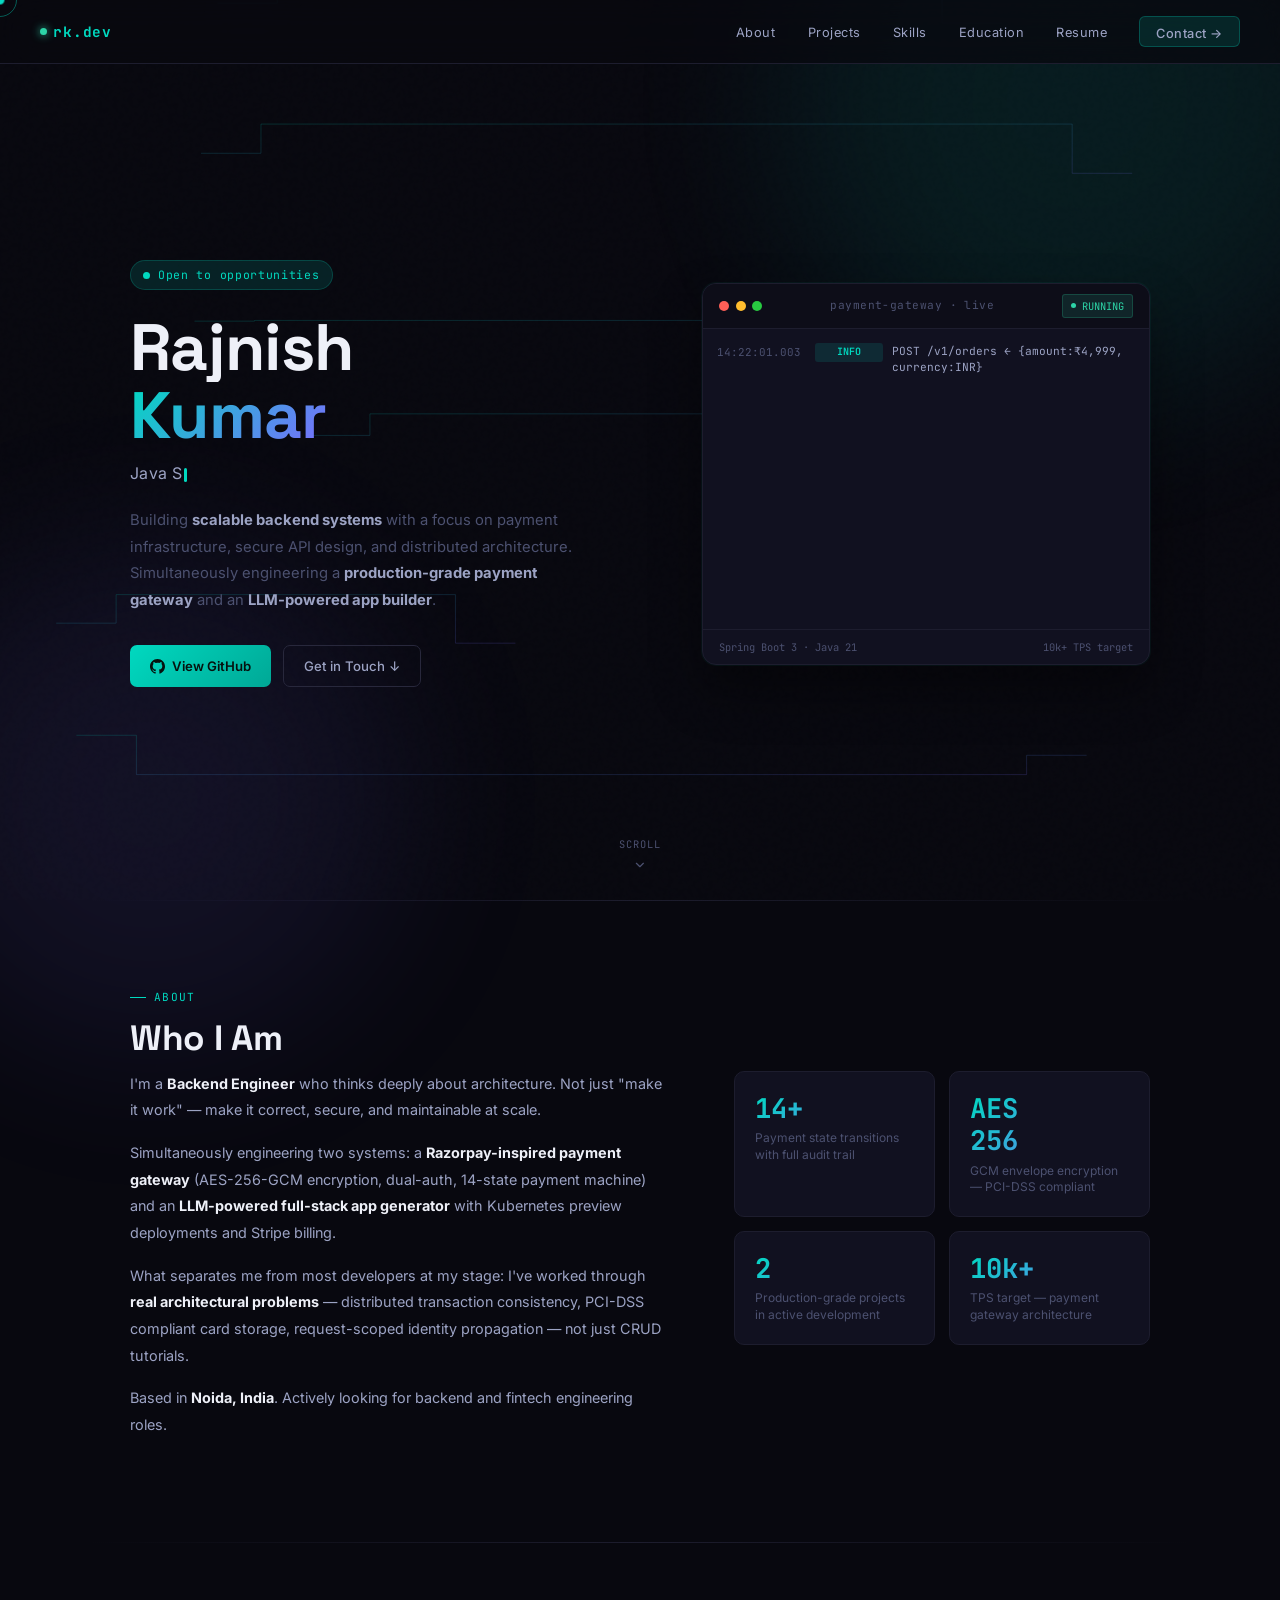
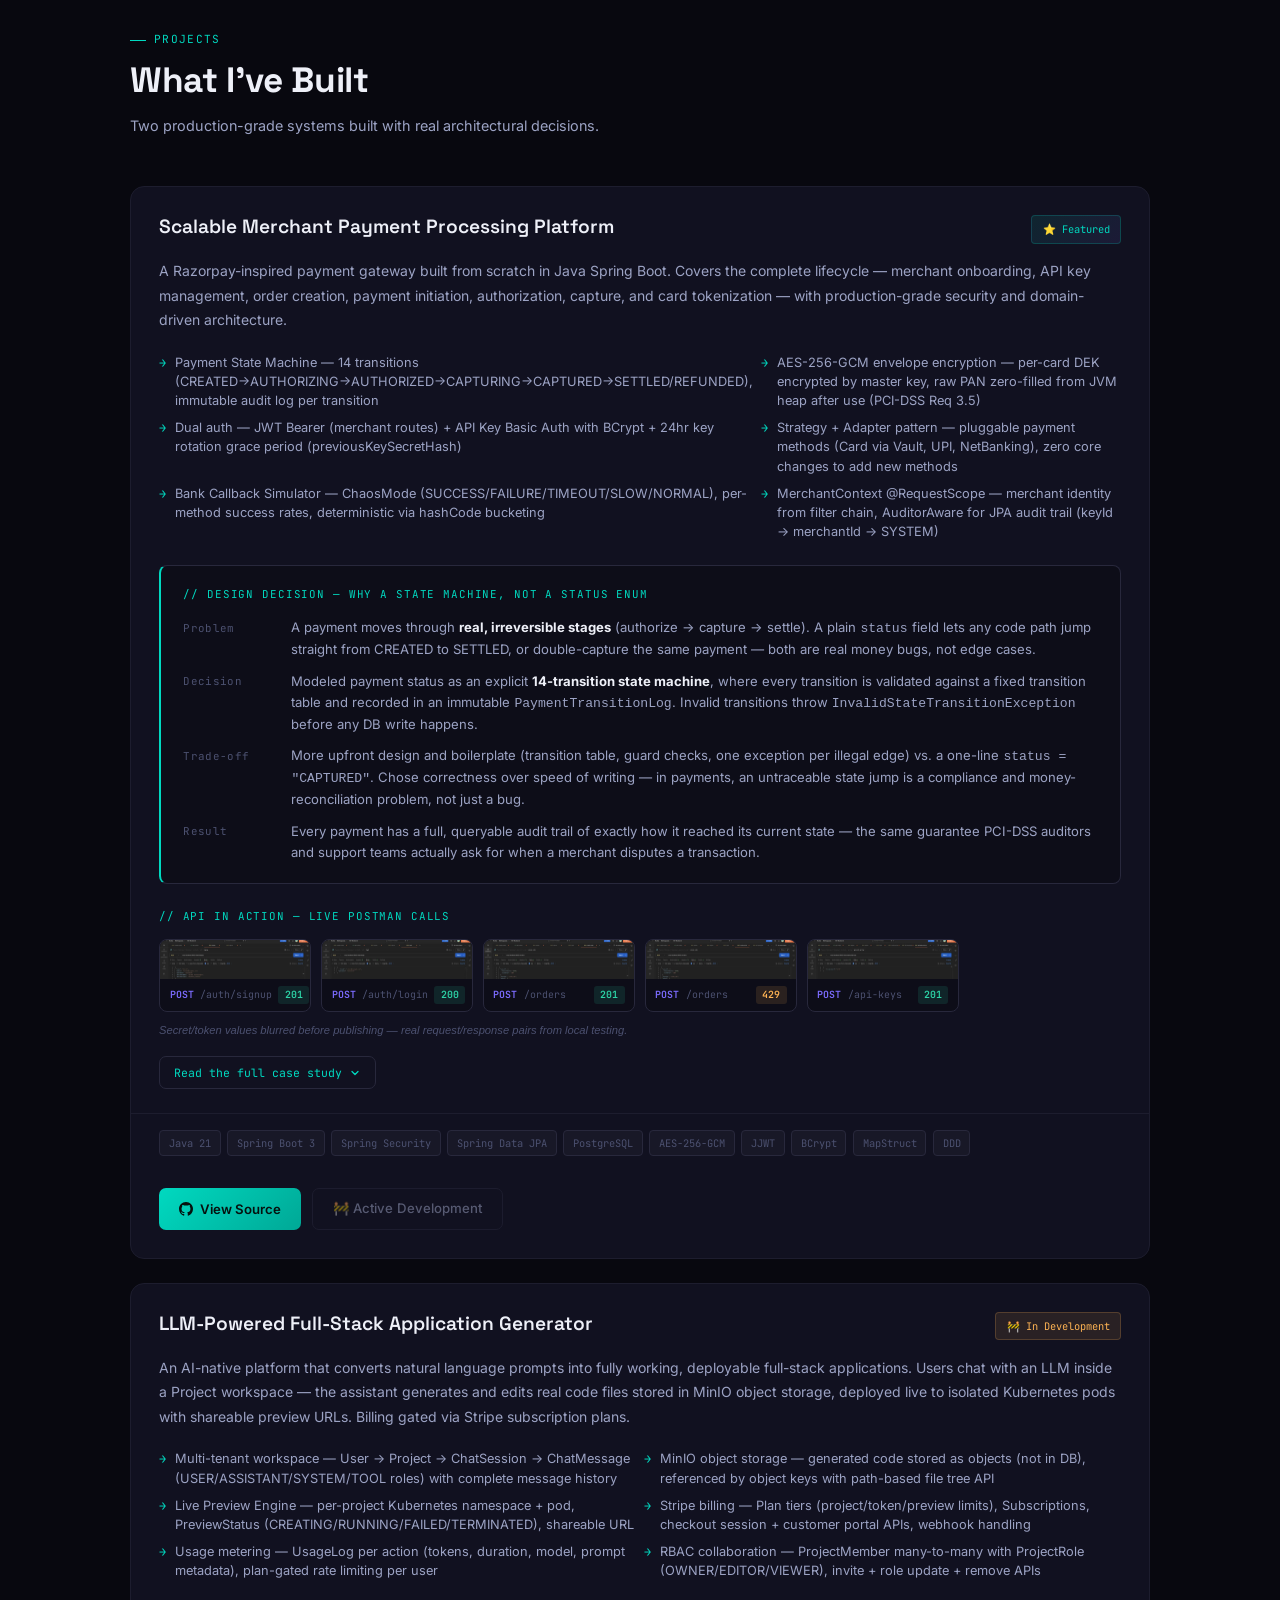
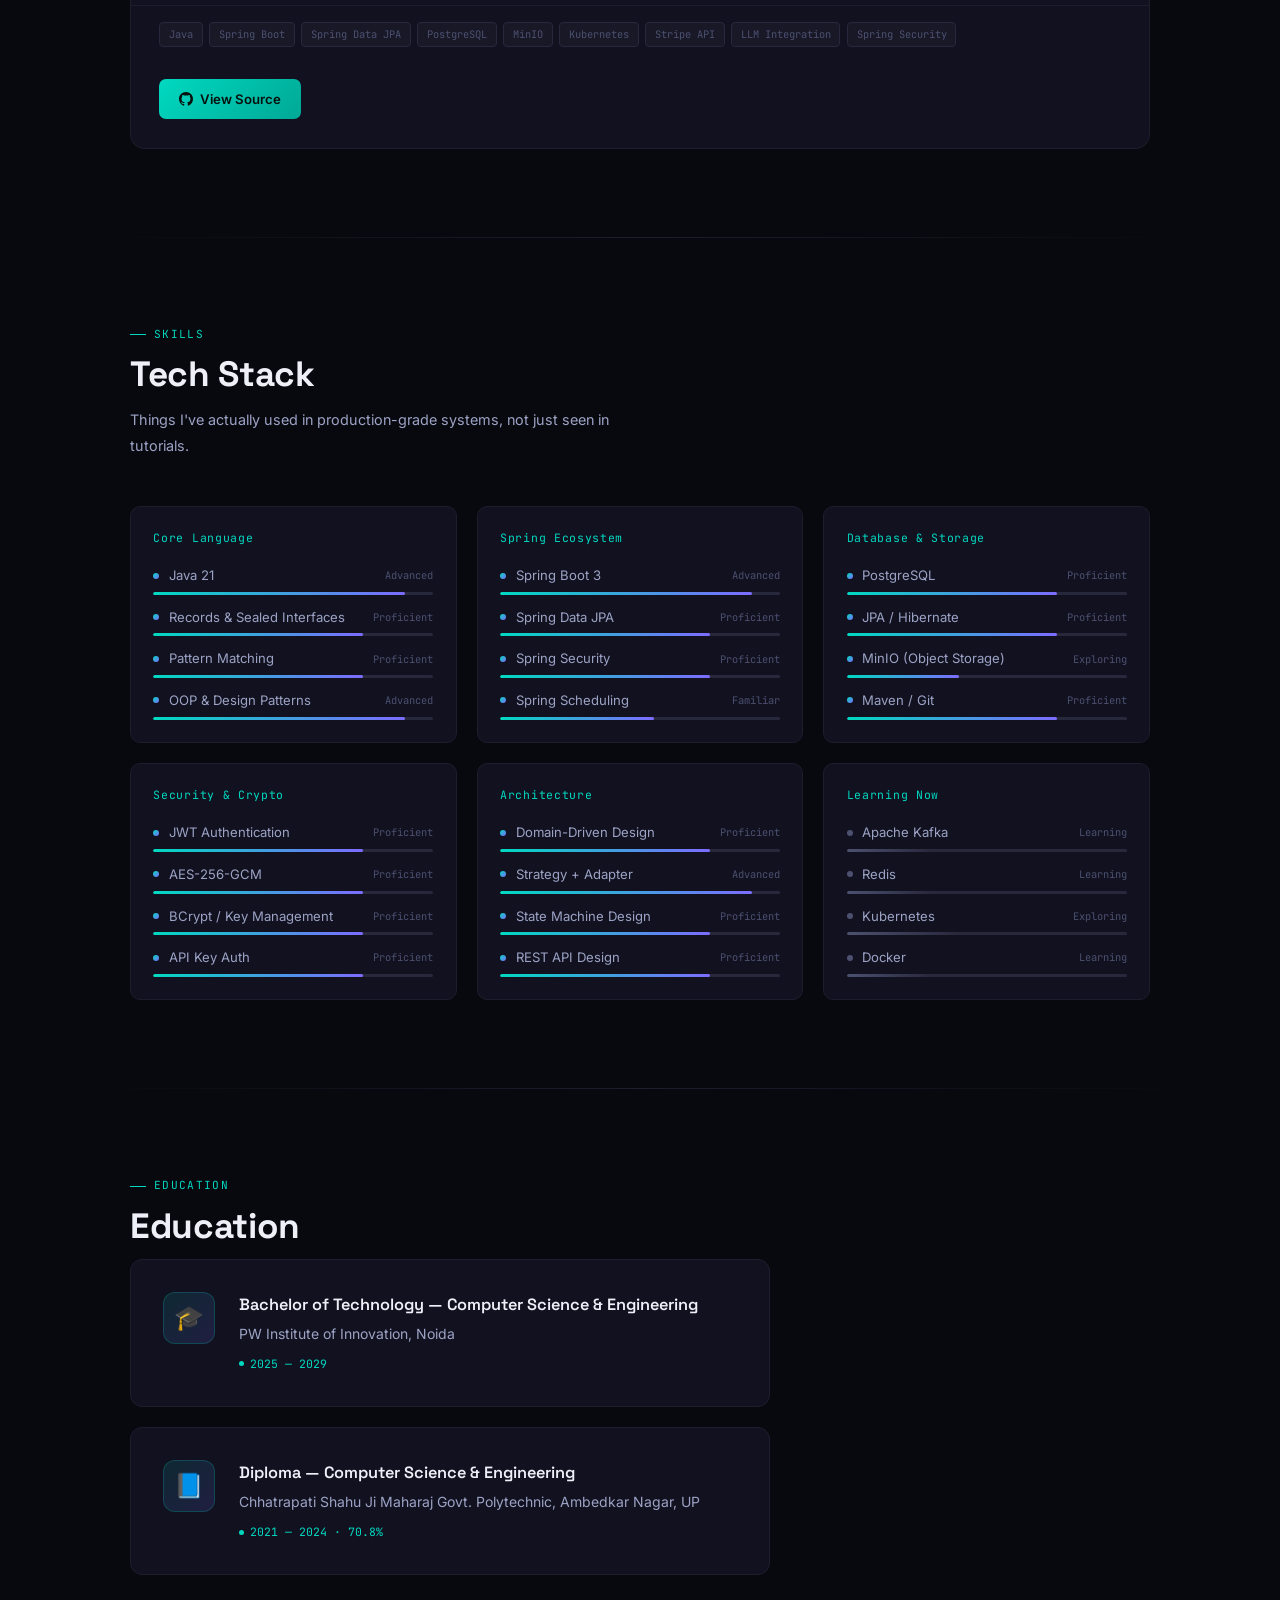
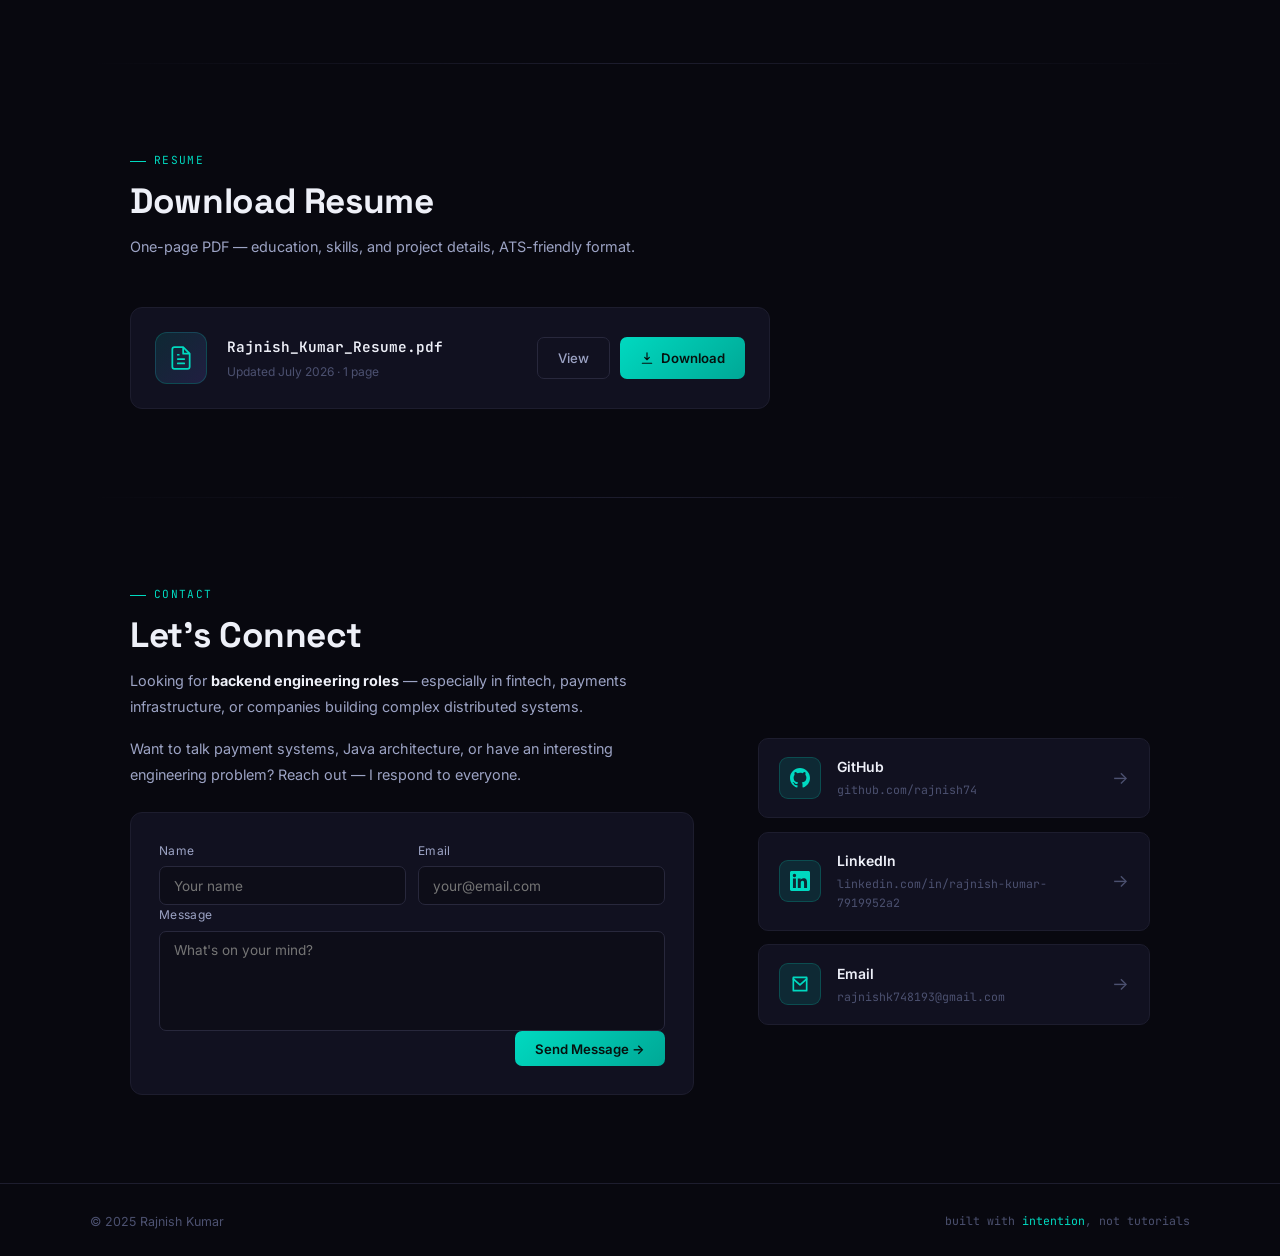
==== commit 03a4559c: "Redesign portfolio with case studies, diagrams, resume" ====
--- a/index.html
+++ b/index.html
@@ -27,388 +27,7 @@
 <link rel="preconnect" href="https://fonts.googleapis.com"/>
 <link rel="preconnect" href="https://fonts.gstatic.com" crossorigin/>
 <link href="https://fonts.googleapis.com/css2?family=JetBrains+Mono:wght@400;500;600;700&family=Space+Grotesk:wght@400;500;600;700&family=Inter:wght@300;400;500;600;700&display=swap" rel="stylesheet"/>
-<style>
-*,*::before,*::after{box-sizing:border-box;margin:0;padding:0}
-:root{
-  --bg:#08080F;--surface:#0D0D18;--card:#111120;
-  --border:#1D1D2E;--border2:#28283C;
-  --accent:#00D9C0;--accent-dim:rgba(0,217,192,0.12);--accent-glow:rgba(0,217,192,0.25);
-  --amber:#FFB454;--amber-dim:rgba(255,180,84,0.14);
-  --purple:#7C6CFF;--purple-dim:rgba(124,108,255,0.15);
-  --text:#EEF0F8;--text2:#9CA3C4;--muted:#4C5170;
-  --success:#2DD4A7;--warning:#FFB454;--error:#FF6B6B;
-  --ease:cubic-bezier(.16,.8,.28,1);
-}
-html{scroll-behavior:smooth;cursor:none}
-@media (prefers-reduced-motion: reduce){
-  html{scroll-behavior:auto;cursor:auto}
-  *,*::before,*::after{animation-duration:.001ms !important;animation-iteration-count:1 !important;transition-duration:.001ms !important;scroll-behavior:auto !important}
-  #cursor,#cursor-ring{display:none}
-}
-body{background:var(--bg);color:var(--text);font-family:'Inter',sans-serif;font-size:16px;line-height:1.6;overflow-x:hidden}
-.mono{font-family:'JetBrains Mono',monospace}
-.display{font-family:'Space Grotesk',sans-serif}
-
-/* ── PRELOADER ── */
-#preloader{position:fixed;inset:0;z-index:10000;background:#08080F;display:flex;align-items:center;justify-content:center;transition:opacity .6s var(--ease),visibility .6s var(--ease)}
-#preloader.hide{opacity:0;visibility:hidden;pointer-events:none}
-.boot-box{font-family:'JetBrains Mono',monospace;font-size:.82rem;color:var(--accent);width:340px;max-width:80vw}
-.boot-line{display:flex;gap:.5rem;margin-bottom:.4rem;opacity:0;animation:bootIn .35s forwards}
-.boot-line .ok{color:var(--success)}
-.boot-line .lbl{color:var(--muted)}
-.boot-bar-wrap{margin-top:1rem;height:3px;background:var(--border2);border-radius:2px;overflow:hidden}
-.boot-bar{height:100%;width:0%;background:linear-gradient(90deg,var(--accent),var(--purple));border-radius:2px;transition:width .25s var(--ease)}
-@keyframes bootIn{from{opacity:0;transform:translateX(-6px)}to{opacity:1;transform:translateX(0)}}
-
-/* ── SCROLL PROGRESS ── */
-#scrollProgress{position:fixed;top:0;left:0;height:2px;background:linear-gradient(90deg,var(--accent),var(--purple));z-index:101;width:0%;transition:width .1s linear}
-
-/* ── CURSOR ── */
-#cursor{position:fixed;width:9px;height:9px;border-radius:50%;background:var(--accent);pointer-events:none;z-index:9999;transition:transform .12s,background .2s;mix-blend-mode:screen;transform:translate(-50%,-50%)}
-#cursor-ring{position:fixed;width:34px;height:34px;border-radius:50%;border:1.5px solid rgba(0,217,192,0.4);pointer-events:none;z-index:9998;transition:width .2s,height .2s,opacity .2s,border-color .2s;transform:translate(-50%,-50%)}
-
-/* ── BACKGROUND ── */
-body::before{content:'';position:fixed;inset:0;z-index:0;pointer-events:none;background-image:url("data:image/svg+xml,%3Csvg viewBox='0 0 200 200' xmlns='http://www.w3.org/2000/svg'%3E%3Cfilter id='n'%3E%3CfeTurbulence type='fractalNoise' baseFrequency='0.9' numOctaves='4' stitchTiles='stitch'/%3E%3C/filter%3E%3Crect width='100%25' height='100%25' filter='url(%23n)' opacity='0.035'/%3E%3C/svg%3E");opacity:.4}
-.orb{position:fixed;border-radius:50%;pointer-events:none;z-index:0;filter:blur(90px);opacity:.09;transition:transform .3s ease-out}
-.orb1{width:600px;height:600px;background:var(--accent);top:-200px;right:-100px}
-.orb2{width:500px;height:500px;background:var(--purple);bottom:-150px;left:-100px}
-
-.scroll-cue{position:absolute;bottom:1.75rem;left:50%;transform:translateX(-50%);display:flex;flex-direction:column;align-items:center;gap:.35rem;color:var(--muted);text-decoration:none;font-family:'JetBrains Mono',monospace;font-size:.65rem;letter-spacing:.1em;text-transform:uppercase;opacity:0;transition:color .2s}
-.scroll-cue svg{animation:scrollBounce 1.8s ease-in-out infinite}
-.scroll-cue:hover{color:var(--accent)}
-.hero-anim-in ~ .scroll-cue,.hero-anim-in + .scroll-cue{opacity:1;transition:opacity .7s var(--ease) 1.1s}
-@keyframes scrollBounce{0%,100%{transform:translateY(0)}50%{transform:translateY(5px)}}
-@media(max-width:960px){.scroll-cue{display:none}}
-
-.btn{position:relative;overflow:hidden}
-.ripple{position:absolute;border-radius:50%;background:rgba(255,255,255,.35);transform:scale(0);animation:rippleAnim .55s ease-out forwards;pointer-events:none}
-.btn-ghost .ripple{background:rgba(0,217,192,.25)}
-@keyframes rippleAnim{to{transform:scale(2.6);opacity:0}}
-
-#circuit{position:fixed;inset:0;z-index:0;pointer-events:none;opacity:.5}
-#circuit path{fill:none;stroke:url(#circuitGrad);stroke-width:1;opacity:.35}
-#circuit circle{fill:var(--accent);opacity:0}
-.circuit-pulse{animation:circuitPulse 4.5s ease-in-out infinite}
-@keyframes circuitPulse{0%{opacity:0;offset-distance:0%}8%{opacity:1}92%{opacity:1}100%{opacity:0;offset-distance:100%}}
-
-/* ── NAV ── */
-nav{position:fixed;top:0;left:0;right:0;z-index:100;padding:0 2.5rem;height:64px;display:flex;align-items:center;justify-content:space-between;background:rgba(8,8,15,0.75);backdrop-filter:blur(20px);border-bottom:1px solid var(--border);transition:box-shadow .3s}
-nav.scrolled{box-shadow:0 4px 30px rgba(0,0,0,.4)}
-.nav-logo{font-family:'JetBrains Mono',monospace;font-size:.9rem;font-weight:700;color:var(--accent);text-decoration:none;letter-spacing:.05em;display:flex;align-items:center;gap:.4rem}
-.nav-logo::before{content:'';width:7px;height:7px;border-radius:50%;background:var(--success);box-shadow:0 0 8px var(--success);animation:pulse 2s infinite}
-.nav-links{display:flex;gap:2rem;list-style:none;align-items:center}
-.nav-links a{color:var(--text2);font-size:.8rem;text-decoration:none;letter-spacing:.04em;transition:color .2s;position:relative;padding-bottom:2px}
-.nav-links a::after{content:'';position:absolute;left:0;bottom:0;width:0;height:1.5px;background:var(--accent);transition:width .25s;border-radius:2px}
-.nav-links a:hover{color:var(--text)}
-.nav-links a:hover::after,.nav-links a.active::after{width:100%}
-.nav-links a.active{color:var(--accent)}
-.nav-cta{padding:.45rem 1rem;border-radius:6px;background:var(--accent-dim);color:var(--accent);border:1px solid rgba(0,217,192,.25);font-size:.8rem;font-weight:500;text-decoration:none;transition:all .2s;white-space:nowrap;display:inline-flex;align-items:center;gap:.3rem}
-.nav-cta::after{display:none}
-.nav-cta:hover,.nav-cta.active{background:rgba(0,217,192,.2);border-color:rgba(0,217,192,.5)}
-.nav-cta:hover{transform:translateX(2px)}
-.hamburger{display:none;flex-direction:column;gap:5px;cursor:pointer;padding:4px}
-.hamburger span{display:block;width:22px;height:2px;background:var(--text2);transition:.3s;border-radius:2px}
-.hamburger.open span:nth-child(1){transform:rotate(45deg) translate(5px,5px)}
-.hamburger.open span:nth-child(2){opacity:0}
-.hamburger.open span:nth-child(3){transform:rotate(-45deg) translate(5px,-5px)}
-.mobile-menu{display:none;position:fixed;top:64px;left:0;right:0;z-index:99;background:rgba(8,8,15,.97);backdrop-filter:blur(20px);border-bottom:1px solid var(--border);padding:1.5rem 2.5rem;flex-direction:column;gap:1.25rem}
-.mobile-menu.open{display:flex}
-.mobile-menu a{color:var(--text2);text-decoration:none;font-size:.95rem;transition:color .2s,transform .2s;opacity:0;transform:translateX(-10px)}
-.mobile-menu.open a{animation:mobileIn .35s forwards}
-.mobile-menu.open a:nth-child(1){animation-delay:.03s}
-.mobile-menu.open a:nth-child(2){animation-delay:.08s}
-.mobile-menu.open a:nth-child(3){animation-delay:.13s}
-.mobile-menu.open a:nth-child(4){animation-delay:.18s}
-.mobile-menu.open a:nth-child(5){animation-delay:.23s}
-.mobile-menu a.active{color:var(--accent)}
-@keyframes mobileIn{to{opacity:1;transform:translateX(0)}}
-
-/* ── HERO ── */
-#hero{min-height:100vh;display:flex;align-items:center;padding:7rem 2.5rem 4rem;position:relative;z-index:1;max-width:1100px;margin:0 auto}
-.hero-inner{display:grid;grid-template-columns:1.1fr 1fr;gap:5rem;align-items:center;width:100%}
-.hero-eyebrow{display:inline-flex;align-items:center;gap:.5rem;font-family:'JetBrains Mono',monospace;font-size:.72rem;color:var(--accent);background:var(--accent-dim);border:1px solid rgba(0,217,192,.2);padding:.3rem .75rem;border-radius:100px;width:fit-content;letter-spacing:.06em;margin-bottom:1.5rem;opacity:0;transform:translateY(14px)}
-.hero-eyebrow::before{content:'';width:7px;height:7px;border-radius:50%;background:var(--accent);animation:pulse 2s infinite}
-.hero-name{font-family:'Space Grotesk',sans-serif;font-size:clamp(2.6rem,5.2vw,4.1rem);font-weight:700;line-height:1.03;color:var(--text);margin-bottom:.75rem;letter-spacing:-.01em}
-.hero-name .line{display:block;overflow:hidden}
-.hero-name .line span{display:inline-block;opacity:0;transform:translateY(110%)}
-.hero-name .accent{background:linear-gradient(135deg,var(--accent),var(--purple));-webkit-background-clip:text;-webkit-text-fill-color:transparent;background-clip:text}
-.type-cursor{display:inline-block;width:3px;height:.85em;background:var(--accent);border-radius:2px;vertical-align:middle;margin-left:2px;animation:blink 1s infinite}
-.hero-title{font-size:1rem;color:var(--text2);font-weight:400;margin-bottom:1.25rem;letter-spacing:.02em;min-height:1.6em;opacity:0;transform:translateY(14px)}
-.hero-desc{font-size:.925rem;color:var(--muted);line-height:1.8;max-width:460px;margin-bottom:2rem;opacity:0;transform:translateY(14px)}
-.hero-desc strong{color:var(--text2)}
-.hero-btns{display:flex;gap:.75rem;flex-wrap:wrap;opacity:0;transform:translateY(14px)}
-.btn{display:inline-flex;align-items:center;gap:.45rem;padding:.6rem 1.25rem;border-radius:7px;font-size:.825rem;font-weight:500;text-decoration:none;transition:transform .18s var(--ease),box-shadow .18s var(--ease),border-color .18s,background .18s;font-family:'Inter',sans-serif;border:none;cursor:pointer;position:relative}
-.btn-primary{background:linear-gradient(135deg,var(--accent),#00A896);color:#06110E;font-weight:600}
-.btn-primary:hover{box-shadow:0 8px 25px rgba(0,217,192,.3)}
-.btn-ghost{background:transparent;color:var(--text2);border:1px solid var(--border2)}
-.btn-ghost:hover{border-color:rgba(0,217,192,.4);color:var(--accent)}
-.magnet{will-change:transform}
-
-.hero-anim-in .hero-eyebrow,
-.hero-anim-in .hero-title,
-.hero-anim-in .hero-desc,
-.hero-anim-in .hero-btns{animation:heroFade .7s var(--ease) forwards}
-.hero-anim-in .hero-name .line span{animation:lineUp .8s var(--ease) forwards}
-.hero-anim-in .hero-eyebrow{animation-delay:.05s}
-.hero-anim-in .hero-name .line:nth-child(1) span{animation-delay:.15s}
-.hero-anim-in .hero-name .line:nth-child(2) span{animation-delay:.25s}
-.hero-anim-in .hero-title{animation-delay:.45s}
-.hero-anim-in .hero-desc{animation-delay:.55s}
-.hero-anim-in .hero-btns{animation-delay:.65s}
-.hero-anim-in .log-widget{animation:logIn .8s var(--ease) .5s forwards}
-@keyframes heroFade{to{opacity:1;transform:translateY(0)}}
-@keyframes lineUp{to{opacity:1;transform:translateY(0)}}
-@keyframes logIn{from{opacity:0;transform:translateY(20px) scale(.98)}to{opacity:1;transform:translateY(0) scale(1)}}
-
-/* ── TRANSACTION LOG ── */
-.log-widget{background:var(--card);border:1px solid var(--border);border-radius:14px;overflow:hidden;font-family:'JetBrains Mono',monospace;box-shadow:0 0 0 1px rgba(0,217,192,.05),0 25px 50px rgba(0,0,0,.4);opacity:0}
-.log-titlebar{display:flex;align-items:center;justify-content:space-between;padding:.65rem 1rem;background:var(--surface);border-bottom:1px solid var(--border)}
-.log-dots{display:flex;gap:.4rem}
-.log-dot{width:10px;height:10px;border-radius:50%}
-.log-filename{color:var(--muted);font-size:.7rem;letter-spacing:.04em}
-.log-running{font-size:.65rem;padding:.15rem .5rem;border-radius:3px;background:rgba(45,212,167,.12);color:var(--success);border:1px solid rgba(45,212,167,.2);display:flex;align-items:center;gap:.35rem}
-.log-running::before{content:'';width:5px;height:5px;border-radius:50%;background:var(--success);animation:pulse 1.4s infinite}
-.log-body{height:300px;overflow:hidden;padding:.85rem}
-#logLines{display:flex;flex-direction:column;gap:.45rem}
-.log-line{display:grid;grid-template-columns:88px 68px 1fr;gap:.6rem;align-items:start;opacity:0;animation:slideIn .35s forwards}
-.log-time{color:var(--muted);font-size:.68rem;padding-top:.1rem}
-.log-badge{font-size:.63rem;padding:.1rem .35rem;border-radius:3px;font-weight:600;text-align:center;white-space:nowrap}
-.b-ok{background:rgba(45,212,167,.12);color:var(--success)}
-.b-info{background:var(--accent-dim);color:var(--accent)}
-.b-warn{background:rgba(255,180,84,.12);color:var(--warning)}
-.log-msg{color:var(--text2);font-size:.7rem;line-height:1.5}
-.log-footer{padding:.55rem 1rem;border-top:1px solid var(--border);display:flex;justify-content:space-between;font-size:.65rem;color:var(--muted)}
-
-/* ── SECTIONS ── */
-.section-wrap{max-width:1100px;margin:0 auto;padding:5.5rem 2.5rem;position:relative;z-index:1}
-.section-divider{height:1px;background:linear-gradient(90deg,transparent,var(--border),transparent);max-width:1100px;margin:0 auto}
-.section-eyebrow{font-family:'JetBrains Mono',monospace;font-size:.7rem;color:var(--accent);letter-spacing:.12em;text-transform:uppercase;margin-bottom:.6rem;display:flex;align-items:center;gap:.5rem}
-.section-eyebrow::before{content:'';width:16px;height:1px;background:var(--accent)}
-.section-heading{font-family:'Space Grotesk',sans-serif;font-size:clamp(1.7rem,3vw,2.2rem);font-weight:700;margin-bottom:.75rem;line-height:1.2;letter-spacing:-.01em}
-.section-sub{color:var(--text2);font-size:.9rem;max-width:540px;margin-bottom:3rem;line-height:1.75}
-
-/* ── ABOUT ── */
-.about-grid{display:grid;grid-template-columns:1.3fr 1fr;gap:4rem;align-items:start}
-.about-p{color:var(--text2);font-size:.9rem;line-height:1.85;margin-bottom:1rem}
-.about-p strong{color:var(--text)}
-.stats-grid{display:grid;grid-template-columns:1fr 1fr;gap:.85rem}
-.stat{background:var(--card);border:1px solid var(--border);border-radius:10px;padding:1.25rem;transition:border-color .25s,transform .25s;position:relative;overflow:hidden}
-.stat:hover{border-color:rgba(0,217,192,.25);transform:translateY(-3px)}
-.stat-val{font-family:'JetBrains Mono',monospace;font-size:1.7rem;font-weight:700;background:linear-gradient(135deg,var(--accent),var(--purple));-webkit-background-clip:text;-webkit-text-fill-color:transparent;background-clip:text;line-height:1.2}
-.stat-lbl{color:var(--muted);font-size:.75rem;margin-top:.35rem;line-height:1.4}
-
-/* ── PROJECTS ── */
-.projects-stack{display:flex;flex-direction:column;gap:1.5rem}
-.project-card{--mx:50%;--my:50%;background:var(--card);border:1px solid var(--border);border-radius:14px;overflow:hidden;transition:border-color .25s,box-shadow .25s,transform .1s linear;position:relative;transform-style:preserve-3d}
-.project-card::before{content:'';position:absolute;inset:0;background:radial-gradient(400px circle at var(--mx) var(--my),rgba(0,217,192,.08),transparent 60%);opacity:0;transition:opacity .3s;pointer-events:none;z-index:1}
-.project-card:hover::before{opacity:1}
-.project-card:hover{border-color:rgba(0,217,192,.3);box-shadow:0 0 40px rgba(0,217,192,.06),0 20px 40px rgba(0,0,0,.3)}
-.proj-top{padding:1.75rem 1.75rem 0;display:flex;justify-content:space-between;align-items:flex-start;gap:1rem;position:relative;z-index:2}
-.proj-badge{font-family:'JetBrains Mono',monospace;font-size:.65rem;padding:.3rem .65rem;border-radius:4px;white-space:nowrap;background:linear-gradient(135deg,rgba(0,217,192,.1),rgba(124,108,255,.1));color:var(--accent);border:1px solid rgba(0,217,192,.2)}
-.proj-badge.wip{background:rgba(255,180,84,.1);color:var(--warning);border-color:rgba(255,180,84,.2)}
-.proj-title{font-family:'Space Grotesk',sans-serif;font-size:1.2rem;font-weight:600;margin-bottom:.5rem;line-height:1.3}
-.gh-stats{font-size:.68rem;color:var(--muted);display:flex;gap:.9rem;align-items:center;min-height:1em}
-.gh-stats span{display:inline-flex;align-items:center;gap:.3rem}
-.gh-stats .gh-star{color:var(--amber)}
-.proj-desc{color:var(--text2);font-size:.875rem;line-height:1.75;padding:0 1.75rem 1.25rem;position:relative;z-index:2}
-.feat-grid{display:grid;grid-template-columns:1fr 1fr;gap:.5rem;padding:0 1.75rem 1.5rem;position:relative;z-index:2}
-.feat{display:flex;gap:.55rem;align-items:flex-start;font-size:.8rem;color:var(--text2);line-height:1.5}
-.feat-arrow{color:var(--accent);font-family:'JetBrains Mono',monospace;font-size:.75rem;margin-top:.05rem;flex-shrink:0}
-.case-study{margin:0 1.75rem 1.5rem;padding:1.25rem 1.4rem;background:var(--surface);border:1px solid var(--border2);border-left:2px solid var(--accent);border-radius:8px;position:relative;z-index:2}
-.case-study-title{font-family:'JetBrains Mono',monospace;font-size:.68rem;color:var(--accent);letter-spacing:.08em;text-transform:uppercase;margin-bottom:.85rem}
-.case-row{display:grid;grid-template-columns:96px 1fr;gap:.75rem;margin-bottom:.65rem;font-size:.82rem;line-height:1.6}
-.case-row:last-child{margin-bottom:0}
-.case-lbl{color:var(--muted);font-family:'JetBrains Mono',monospace;font-size:.68rem;padding-top:.15rem;letter-spacing:.03em}
-.case-val{color:var(--text2)}
-.case-val strong{color:var(--text)}
-.proj-stack{padding:1rem 1.75rem;border-top:1px solid var(--border);display:flex;flex-wrap:wrap;gap:.4rem;position:relative;z-index:2}
-.api-gallery{margin:0 1.75rem 1.5rem;position:relative;z-index:2}
-.api-gallery-title{font-family:'JetBrains Mono',monospace;font-size:.68rem;color:var(--accent);letter-spacing:.08em;text-transform:uppercase;margin-bottom:.85rem}
-.api-gallery-grid{display:grid;grid-template-columns:repeat(auto-fill,minmax(150px,1fr));gap:.6rem}
-.api-shot{border:1px solid var(--border2);border-radius:8px;overflow:hidden;cursor:pointer;background:var(--surface);transition:border-color .2s,transform .2s}
-.api-shot:hover{border-color:rgba(0,217,192,.4);transform:translateY(-2px)}
-.api-shot img{width:100%;display:block;aspect-ratio:1200/315;object-fit:cover;object-position:top}
-.api-shot-cap{padding:.45rem .6rem;font-family:'JetBrains Mono',monospace;font-size:.62rem;color:var(--muted);display:flex;gap:.4rem;align-items:center}
-.api-shot-method{color:var(--purple);font-weight:600}
-.api-shot-status{margin-left:auto;padding:.05rem .4rem;border-radius:3px;font-weight:600}
-.api-shot-status.ok{background:rgba(45,212,167,.12);color:var(--success)}
-.api-shot-status.warn{background:rgba(255,180,84,.12);color:var(--warning)}
-.api-gallery-note{font-size:.7rem;color:var(--muted);margin-top:.65rem;font-style:italic}
-.case-toggle{margin-top:1rem;display:inline-flex;align-items:center;gap:.4rem;background:none;border:1px solid var(--border2);color:var(--accent);font-family:'JetBrains Mono',monospace;font-size:.72rem;padding:.5rem .9rem;border-radius:7px;cursor:pointer;transition:border-color .2s,background .2s}
-.case-toggle:hover{border-color:rgba(0,217,192,.4);background:var(--accent-dim)}
-.case-toggle svg{transition:transform .3s var(--ease)}
-.case-toggle.open svg{transform:rotate(180deg)}
-.case-full{max-height:0;overflow:hidden;opacity:0;transition:max-height .5s var(--ease),opacity .4s var(--ease),margin .5s var(--ease)}
-.case-full.open{max-height:3200px;opacity:1}
-.case-full-inner{margin:1.5rem 1.75rem 0;padding-top:1.5rem;border-top:1px solid var(--border)}
-.cf-block{margin-bottom:1.75rem}
-.cf-heading{font-family:'JetBrains Mono',monospace;font-size:.68rem;color:var(--purple);letter-spacing:.08em;text-transform:uppercase;margin-bottom:.85rem;display:flex;align-items:center;gap:.5rem}
-.cf-heading::before{content:'';width:16px;height:1px;background:var(--purple)}
-.cf-text{font-size:.85rem;color:var(--text2);line-height:1.8;margin-bottom:.6rem}
-.cf-text strong{color:var(--text)}
-.cf-text code{font-family:'JetBrains Mono',monospace;font-size:.78rem;color:var(--accent);background:rgba(0,217,192,.08);padding:.05rem .35rem;border-radius:3px}
-
-/* architecture flow diagram */
-.arch-flow{display:flex;flex-direction:column;align-items:center;gap:0;background:var(--surface);border:1px solid var(--border2);border-radius:10px;padding:1.5rem 1rem}
-.arch-box{width:100%;max-width:420px;background:var(--card);border:1px solid var(--border2);border-radius:7px;padding:.6rem 1rem;text-align:center;font-family:'JetBrains Mono',monospace;font-size:.75rem;color:var(--text2)}
-.arch-box.accent{border-color:rgba(0,217,192,.35);color:var(--accent)}
-.arch-split{display:flex;gap:.6rem;width:100%;max-width:420px}
-.arch-split .arch-box{max-width:none}
-.arch-arrow{color:var(--muted);font-size:.8rem;padding:.25rem 0;line-height:1}
-.arch-note{font-size:.66rem;color:var(--muted);margin-top:.2rem;font-style:italic}
-
-/* roadmap chips */
-.rmap-row{display:flex;flex-wrap:wrap;gap:.5rem;margin-bottom:.5rem}
-.rmap-chip{font-family:'JetBrains Mono',monospace;font-size:.68rem;padding:.3rem .65rem;border-radius:5px;border:1px solid var(--border2);color:var(--text2)}
-.rmap-chip.doing{border-color:rgba(255,180,84,.3);color:var(--warning);background:rgba(255,180,84,.06)}
-.rmap-chip.planned{border-color:var(--border2);color:var(--muted)}
-
-/* state machine diagram */
-.sm-wrap{background:var(--surface);border:1px solid var(--border2);border-radius:10px;padding:1rem;overflow-x:auto}
-#smSvg{width:100%;min-width:680px;height:auto;display:block}
-.sm-node{cursor:pointer}
-.sm-node rect{fill:var(--card);stroke:var(--border2);stroke-width:1.5;transition:stroke .2s,fill .2s}
-.sm-node text{fill:var(--text2);font-family:'JetBrains Mono',monospace;font-size:10px;text-anchor:middle;pointer-events:none;transition:fill .2s}
-.sm-node.terminal rect{stroke-dasharray:3,3}
-.sm-node:hover rect{stroke:rgba(0,217,192,.5)}
-.sm-node.active rect{fill:var(--accent-dim);stroke:var(--accent)}
-.sm-node.active text{fill:var(--accent)}
-.sm-node.connected rect{stroke:var(--purple)}
-.sm-edge{fill:none;stroke:var(--border2);stroke-width:1.5;opacity:.55;transition:stroke .2s,opacity .2s,stroke-width .2s}
-.sm-edge.happy{stroke:var(--accent)}
-.sm-edge.refund{stroke:var(--purple)}
-.sm-edge.retry{stroke:var(--warning)}
-.sm-edge.fail{stroke:var(--error)}
-.sm-edge.cancel{stroke:var(--muted)}
-.sm-edge.dim{opacity:.12}
-.sm-edge.spotlight{opacity:1;stroke-width:2.75}
-.sm-info{margin-top:.9rem;padding:.85rem 1rem;background:var(--card);border:1px solid var(--border2);border-radius:8px;font-family:'JetBrains Mono',monospace;font-size:.75rem;color:var(--text2);min-height:2.2em}
-.sm-info .sm-empty{color:var(--muted);font-style:italic}
-.sm-info-title{color:var(--text);font-weight:600;margin-bottom:.5rem}
-.sm-tr-row{display:flex;align-items:center;gap:.5rem;padding:.2rem 0;flex-wrap:wrap}
-.sm-tr-dir{color:var(--muted);width:14px;flex-shrink:0}
-.sm-tr-event{color:var(--accent)}
-.sm-legend{display:flex;flex-wrap:wrap;gap:1rem;margin-top:.75rem;font-family:'JetBrains Mono',monospace;font-size:.65rem;color:var(--muted)}
-.sm-legend span{display:inline-flex;align-items:center;gap:.4rem}
-.sm-legend i{width:14px;height:2.5px;border-radius:2px;display:inline-block}
-
-.sm-wrap{display:flex;gap:1rem;flex-wrap:wrap;background:var(--surface);border:1px solid var(--border2);border-radius:10px;padding:1rem;align-items:stretch}
-.sm-wrap svg{flex:1 1 580px;min-width:280px;background:var(--bg);border-radius:8px}
-.sm-info{flex:1 1 230px;background:var(--card);border:1px solid var(--border2);border-radius:8px;padding:1rem;font-family:'JetBrains Mono',monospace;font-size:.72rem;color:var(--text2);line-height:1.8;max-height:360px;overflow-y:auto}
-.sm-info b{color:var(--accent)}
-.sm-info .sm-empty{color:var(--muted);font-style:italic}
-.sm-legend{display:flex;flex-wrap:wrap;gap:.6rem;margin-top:.7rem;font-family:'JetBrains Mono',monospace;font-size:.62rem;color:var(--muted)}
-.sm-legend span{display:inline-flex;align-items:center;gap:.3rem}
-.sm-legend i{width:10px;height:2px;display:inline-block;border-radius:2px}
-#lightbox{position:fixed;inset:0;background:rgba(4,4,10,.92);backdrop-filter:blur(6px);z-index:9997;display:none;align-items:center;justify-content:center;padding:3rem;flex-direction:column;gap:1rem}
-#lightbox.open{display:flex}
-#lightbox img{max-width:min(90vw,1100px);max-height:75vh;border-radius:10px;border:1px solid var(--border2);box-shadow:0 30px 80px rgba(0,0,0,.6)}
-#lightbox-cap{font-family:'JetBrains Mono',monospace;font-size:.8rem;color:var(--text2)}
-#lightbox-close{position:absolute;top:1.5rem;right:2rem;color:var(--text2);font-size:1.6rem;cursor:pointer;background:none;border:none;line-height:1}
-#lightbox-close:hover{color:var(--accent)}
-.chip{font-family:'JetBrains Mono',monospace;font-size:.65rem;padding:.22rem .55rem;border-radius:4px;background:rgba(255,255,255,.03);color:var(--muted);border:1px solid var(--border2);transition:border-color .2s,color .2s}
-.chip:hover{border-color:rgba(0,217,192,.3);color:var(--accent)}
-.proj-links{padding:1rem 1.75rem 1.75rem;display:flex;gap:.65rem;position:relative;z-index:2}
-
-/* ── SKILLS ── */
-.skills-grid{display:grid;grid-template-columns:repeat(3,1fr);gap:1.25rem}
-.skill-card{--mx:50%;--my:50%;background:var(--card);border:1px solid var(--border);border-radius:10px;padding:1.4rem;transition:border-color .2s,transform .2s;position:relative;overflow:hidden}
-.skill-card::before{content:'';position:absolute;inset:0;background:radial-gradient(260px circle at var(--mx) var(--my),rgba(124,108,255,.08),transparent 60%);opacity:0;transition:opacity .3s;pointer-events:none}
-.skill-card:hover::before{opacity:1}
-.skill-card:hover{border-color:rgba(0,217,192,.2);transform:translateY(-2px)}
-.skill-card-title{font-family:'JetBrains Mono',monospace;font-size:.72rem;color:var(--accent);margin-bottom:1.1rem;letter-spacing:.06em;position:relative;z-index:2}
-.skill-list{display:flex;flex-direction:column;gap:.75rem;position:relative;z-index:2}
-.skill-row-top{display:flex;align-items:center;gap:.6rem;font-size:.82rem;margin-bottom:.35rem}
-.skill-dot{width:6px;height:6px;border-radius:50%;flex-shrink:0;background:linear-gradient(135deg,var(--accent),var(--purple))}
-.skill-name{color:var(--text2);flex:1}
-.skill-level{font-family:'JetBrains Mono',monospace;font-size:.65rem;color:var(--muted)}
-.skill-meter{height:3px;background:var(--border2);border-radius:2px;overflow:hidden}
-.skill-meter-fill{height:100%;width:0%;background:linear-gradient(90deg,var(--accent),var(--purple));border-radius:2px;transition:width 1.1s var(--ease)}
-.skill-meter-fill.learning{background:linear-gradient(90deg,var(--muted),var(--border2))}
-
-/* ── EDUCATION ── */
-.edu-list{display:flex;flex-direction:column;gap:1.25rem;max-width:640px}
-.edu-card{background:var(--card);border:1px solid var(--border);border-radius:12px;padding:2rem;display:flex;gap:1.5rem;align-items:flex-start;transition:border-color .2s}
-.edu-card:hover{border-color:rgba(0,217,192,.2)}
-.edu-icon-wrap{width:52px;height:52px;border-radius:12px;flex-shrink:0;background:linear-gradient(135deg,var(--accent-dim),var(--purple-dim));border:1px solid rgba(0,217,192,.2);display:flex;align-items:center;justify-content:center;font-size:1.5rem}
-.edu-degree{font-weight:600;font-size:1.02rem;margin-bottom:.3rem;font-family:'Space Grotesk',sans-serif}
-.edu-college{color:var(--text2);font-size:.875rem}
-.edu-year{font-family:'JetBrains Mono',monospace;font-size:.72rem;color:var(--accent);margin-top:.6rem;display:inline-flex;align-items:center;gap:.4rem}
-.edu-year::before{content:'';width:5px;height:5px;border-radius:50%;background:var(--accent)}
-
-/* ── CONTACT ── */
-.contact-grid{display:grid;grid-template-columns:1.2fr 1fr;gap:4rem;align-items:center}
-.contact-p{color:var(--text2);font-size:.9rem;line-height:1.8;margin-bottom:1rem}
-.contact-p strong{color:var(--text)}
-.contact-cards{display:flex;flex-direction:column;gap:.85rem}
-.contact-card{display:flex;align-items:center;gap:1rem;background:var(--card);border:1px solid var(--border);border-radius:10px;padding:1.1rem 1.25rem;text-decoration:none;color:var(--text);transition:border-color .2s,transform .2s,box-shadow .2s}
-.contact-card:hover{border-color:rgba(0,217,192,.35);transform:translateX(5px);box-shadow:0 0 20px rgba(0,217,192,.05)}
-.contact-card-icon{width:42px;height:42px;border-radius:9px;flex-shrink:0;background:var(--accent-dim);border:1px solid rgba(0,217,192,.2);display:flex;align-items:center;justify-content:center}
-.contact-card-name{font-weight:600;font-size:.875rem;margin-bottom:.15rem}
-.contact-card-handle{font-family:'JetBrains Mono',monospace;font-size:.72rem;color:var(--muted)}
-.contact-card-arrow{color:var(--muted);margin-left:auto;font-size:1.1rem;transition:color .2s,transform .2s}
-.contact-card:hover .contact-card-arrow{color:var(--accent);transform:translateX(3px)}
-
-/* ── CONTACT FORM ── */
-.contact-form{background:var(--card);border:1px solid var(--border);border-radius:12px;padding:1.75rem;display:flex;flex-direction:column;gap:1rem}
-.form-row{display:grid;grid-template-columns:1fr 1fr;gap:.75rem}
-.form-group{display:flex;flex-direction:column;gap:.4rem}
-.form-group label{font-size:.75rem;color:var(--text2);letter-spacing:.03em}
-.form-group input,.form-group textarea{background:var(--surface);border:1px solid var(--border2);border-radius:7px;padding:.65rem .9rem;color:var(--text);font-size:.85rem;font-family:'Inter',sans-serif;outline:none;transition:border-color .2s,box-shadow .2s;resize:none}
-.form-group input:focus,.form-group textarea:focus{border-color:rgba(0,217,192,.4);box-shadow:0 0 0 3px rgba(0,217,192,.07)}
-.form-group textarea{height:100px}
-.form-submit{display:flex;flex-wrap:wrap;justify-content:flex-end;align-items:center;gap:.85rem;row-gap:.6rem}
-.form-msg{font-size:.8rem;color:var(--success);opacity:0;transition:opacity .3s}
-.form-msg.show{opacity:1}
-.form-err{color:var(--error)}
-a:focus-visible,button:focus-visible,input:focus-visible,textarea:focus-visible{outline:2px solid var(--accent);outline-offset:2px}
-
-/* ── FOOTER ── */
-footer{border-top:1px solid var(--border);padding:1.75rem 2.5rem;position:relative;z-index:1}
-.footer-inner{max-width:1100px;margin:0 auto;display:flex;justify-content:space-between;align-items:center}
-.footer-left{color:var(--muted);font-size:.78rem}
-.footer-right{font-family:'JetBrains Mono',monospace;font-size:.72rem;color:var(--muted)}
-.footer-right span{color:var(--accent)}
-
-/* ── BACK TO TOP ── */
-#backTop{position:fixed;bottom:2rem;right:2rem;z-index:50;width:40px;height:40px;border-radius:50%;background:var(--accent-dim);border:1px solid rgba(0,217,192,.3);color:var(--accent);display:flex;align-items:center;justify-content:center;cursor:pointer;opacity:0;transform:translateY(10px);transition:opacity .3s,transform .3s,background .2s;font-size:1rem}
-#backTop.show{opacity:1;transform:translateY(0)}
-#backTop:hover{background:rgba(0,217,192,.2)}
-
-/* ── REVEAL ── */
-.reveal{opacity:0;transform:translateY(28px);transition:opacity .65s var(--ease),transform .65s var(--ease)}
-.reveal.in{opacity:1;transform:translateY(0)}
-.d1{transition-delay:.1s}.d2{transition-delay:.2s}.d3{transition-delay:.3s}
-
-/* ── KEYFRAMES ── */
-@keyframes pulse{0%,100%{opacity:1;transform:scale(1)}50%{opacity:.5;transform:scale(.85)}}
-@keyframes blink{0%,100%{opacity:1}50%{opacity:0}}
-@keyframes slideIn{from{opacity:0;transform:translateX(-8px)}to{opacity:1;transform:translateX(0)}}
-
-/* ── RESPONSIVE ── */
-@media(max-width:960px){
-  .hero-inner{grid-template-columns:1fr;gap:3rem}
-  .log-widget{display:none}
-  .about-grid,.contact-grid{grid-template-columns:1fr}
-  .skills-grid{grid-template-columns:1fr 1fr}
-  .feat-grid{grid-template-columns:1fr}
-}
-@media(max-width:640px){
-  .nav-links{display:none}
-  .hamburger{display:flex}
-  .section-wrap{padding:4rem 1.25rem}
-  nav{padding:0 1.25rem}
-  .skills-grid{grid-template-columns:1fr}
-  #hero{padding:6rem 1.25rem 3rem}
-  .footer-inner{flex-direction:column;gap:.5rem;text-align:center}
-  .form-row{grid-template-columns:1fr}
-  .form-submit{flex-direction:column-reverse;align-items:stretch}
-  .form-submit .btn{width:100%;justify-content:center}
-  .form-msg{text-align:center}
-  .api-gallery-grid{grid-template-columns:repeat(2,1fr)}
-  #backTop{bottom:1.25rem;right:1.25rem}
-}
-</style>
+<link rel="stylesheet" href="css/style.css"/>
 </head>
 <body>
 
@@ -442,6 +61,7 @@
     <li><a href="#projects" data-section="projects">Projects</a></li>
     <li><a href="#skills" data-section="skills">Skills</a></li>
     <li><a href="#education" data-section="education">Education</a></li>
+    <li><a href="#resume" data-section="resume">Resume</a></li>
     <li><a href="#contact" data-section="contact" class="nav-cta">Contact →</a></li>
   </ul>
   <div class="hamburger" id="hamburger">
@@ -454,6 +74,7 @@
   <a href="#projects" onclick="closeMobile()">Projects</a>
   <a href="#skills" onclick="closeMobile()">Skills</a>
   <a href="#education" onclick="closeMobile()">Education</a>
+  <a href="#resume" onclick="closeMobile()">Resume</a>
   <a href="#contact" onclick="closeMobile()">Contact</a>
 </div>
 
@@ -562,23 +183,23 @@
           <div class="api-gallery-title">// api in action — live postman calls</div>
           <div class="api-gallery-grid">
             <div class="api-shot" data-caption="POST /v1/auth/signup → 201 Created">
-              <img src="[data-uri]" alt="Merchant signup API call in Postman returning 201 Created" loading="lazy"/>
+              <img src="images/signup.webp" alt="Merchant signup API call in Postman returning 201 Created" loading="lazy"/>
               <div class="api-shot-cap"><span class="api-shot-method">POST</span> /auth/signup <span class="api-shot-status ok">201</span></div>
             </div>
             <div class="api-shot" data-caption="POST /v1/auth/login → 200 OK, JWT issued">
-              <img src="[data-uri]" alt="Merchant login API call in Postman returning a JWT access token" loading="lazy"/>
+              <img src="images/login.webp" alt="Merchant login API call in Postman returning a JWT access token" loading="lazy"/>
               <div class="api-shot-cap"><span class="api-shot-method">POST</span> /auth/login <span class="api-shot-status ok">200</span></div>
             </div>
             <div class="api-shot" data-caption="POST /v1/orders → 201 Created">
-              <img src="[data-uri]" alt="Create order API call in Postman returning 201 Created with order details" loading="lazy"/>
+              <img src="images/create_order.webp" alt="Create order API call in Postman returning 201 Created with order details" loading="lazy"/>
               <div class="api-shot-cap"><span class="api-shot-method">POST</span> /orders <span class="api-shot-status ok">201</span></div>
             </div>
             <div class="api-shot" data-caption="Rate limiter engaging → 429 Too Many Requests">
-              <img src="[data-uri]" alt="Rate limiter blocking excess requests with 429 Too Many Requests and Retry-After header" loading="lazy"/>
+              <img src="images/ratelimit_body.webp" alt="Rate limiter blocking excess requests with 429 Too Many Requests and Retry-After header" loading="lazy"/>
               <div class="api-shot-cap"><span class="api-shot-method">POST</span> /orders <span class="api-shot-status warn">429</span></div>
             </div>
             <div class="api-shot" data-caption="POST /v1/merchants/api-keys → 201 Created">
-              <img src="[data-uri]" alt="API key generation call in Postman returning 201 Created, secret values redacted" loading="lazy"/>
+              <img src="images/apikey.webp" alt="API key generation call in Postman returning 201 Created, secret values redacted" loading="lazy"/>
               <div class="api-shot-cap"><span class="api-shot-method">POST</span> /api-keys <span class="api-shot-status ok">201</span></div>
             </div>
           </div>
@@ -840,6 +461,33 @@
 
 <div class="section-divider"></div>
 
+<!-- RESUME -->
+<section id="resume">
+  <div class="section-wrap">
+    <div class="section-eyebrow">resume</div>
+    <h2 class="section-heading">Download Resume</h2>
+    <p class="section-sub">One-page PDF — education, skills, and project details, ATS-friendly format.</p>
+    <div class="resume-card reveal">
+      <div class="resume-icon">
+        <svg width="26" height="26" viewBox="0 0 24 24" fill="none" stroke="var(--accent)" stroke-width="1.6"><path d="M14 2H6a2 2 0 0 0-2 2v16a2 2 0 0 0 2 2h12a2 2 0 0 0 2-2V8z" stroke-linejoin="round"/><path d="M14 2v6h6" stroke-linejoin="round"/><path d="M9 13h6M9 17h6M9 9h1" stroke-linecap="round"/></svg>
+      </div>
+      <div class="resume-meta">
+        <div class="resume-name">Rajnish_Kumar_Resume.pdf</div>
+        <div class="resume-sub">Updated July 2026 · 1 page</div>
+      </div>
+      <div class="resume-actions">
+        <a href="resume/Rajnish_Kumar_Resume.pdf" target="_blank" class="btn btn-ghost magnet">View</a>
+        <a href="resume/Rajnish_Kumar_Resume.pdf" download="Rajnish_Kumar_Resume.pdf" class="btn btn-primary magnet">
+          <svg width="14" height="14" viewBox="0 0 24 24" fill="none" stroke="currentColor" stroke-width="2"><path d="M12 3v12m0 0l-4-4m4 4l4-4M4 21h16" stroke-linecap="round" stroke-linejoin="round"/></svg>
+          Download
+        </a>
+      </div>
+    </div>
+  </div>
+</section>
+
+<div class="section-divider"></div>
+
 <!-- CONTACT -->
 <section id="contact">
   <div class="section-wrap">
@@ -926,389 +574,6 @@
   <div id="lightbox-cap"></div>
 </div>
 
-<script>
-const reduceMotion = window.matchMedia('(prefers-reduced-motion: reduce)').matches;
-
-/* ── PRELOADER BOOT SEQUENCE ── */
-const bootMsgs=[
-  {t:'$ rk --init', ok:false},
-  {t:'loading payment_gateway.jar', ok:true},
-  {t:'loading llm_platform.jar', ok:true},
-  {t:'connecting to rk.dev', ok:true},
-  {t:'ready.', ok:true},
-];
-const bootLinesEl=document.getElementById('bootLines');
-const bootBar=document.getElementById('bootBar');
-const preloader=document.getElementById('preloader');
-
-function runBoot(){
-  if(reduceMotion){ finishBoot(); return; }
-  let i=0;
-  function next(){
-    if(i>=bootMsgs.length){ setTimeout(finishBoot,300); return; }
-    const m=bootMsgs[i];
-    const line=document.createElement('div');
-    line.className='boot-line';
-    line.innerHTML = m.ok ? `<span class="ok">✓</span><span>${m.t}</span>` : `<span class="lbl">›</span><span>${m.t}</span>`;
-    bootLinesEl.appendChild(line);
-    bootBar.style.width = ((i+1)/bootMsgs.length*100)+'%';
-    i++;
-    setTimeout(next, 220);
-  }
-  next();
-}
-function finishBoot(){
-  preloader.classList.add('hide');
-  document.getElementById('heroInner').classList.add('hero-anim-in');
-  setTimeout(type, 900); // start typing title after hero settles
-  setTimeout(addLog, 1400);
-}
-window.addEventListener('load',()=>setTimeout(runBoot,250));
-// fallback in case load event already fired / slow assets
-setTimeout(()=>{ if(!preloader.classList.contains('hide')) runBoot(); }, 2200);
-
-/* ── CUSTOM CURSOR ── */
-if(!reduceMotion){
-  const cur=document.getElementById('cursor'),ring=document.getElementById('cursor-ring');
-  let mx=0,my=0,rx=0,ry=0;
-  document.addEventListener('mousemove',e=>{
-    mx=e.clientX;my=e.clientY;
-    cur.style.left=mx+'px';cur.style.top=my+'px';
-  });
-  (function animRing(){
-    rx+=(mx-rx)*.15;ry+=(my-ry)*.15;
-    ring.style.left=rx+'px';ring.style.top=ry+'px';
-    requestAnimationFrame(animRing);
-  })();
-  document.querySelectorAll('a,button,.btn').forEach(el=>{
-    el.addEventListener('mouseenter',()=>{cur.style.transform='translate(-50%,-50%) scale(2.5)';ring.style.width='58px';ring.style.height='58px';ring.style.opacity='.5'});
-    el.addEventListener('mouseleave',()=>{cur.style.transform='translate(-50%,-50%) scale(1)';ring.style.width='34px';ring.style.height='34px';ring.style.opacity='1'});
-  });
-}
-
-/* ── MAGNETIC BUTTONS ── */
-if(!reduceMotion){
-  document.querySelectorAll('.magnet').forEach(btn=>{
-    btn.addEventListener('mousemove',e=>{
-      const r=btn.getBoundingClientRect();
-      const relX=e.clientX-r.left-r.width/2, relY=e.clientY-r.top-r.height/2;
-      btn.style.transform=`translate(${relX*0.18}px, ${relY*0.35}px)`;
-    });
-    btn.addEventListener('mouseleave',()=>{btn.style.transform='translate(0,0)'});
-  });
-}
-
-/* ── TILT / SPOTLIGHT CARDS ── */
-document.querySelectorAll('.tilt-card').forEach(card=>{
-  card.addEventListener('mousemove',e=>{
-    const r=card.getBoundingClientRect();
-    const px=((e.clientX-r.left)/r.width)*100;
-    const py=((e.clientY-r.top)/r.height)*100;
-    card.style.setProperty('--mx', px+'%');
-    card.style.setProperty('--my', py+'%');
-    if(!reduceMotion && card.classList.contains('project-card')){
-      const rx=((py-50)/50)*-3, ry=((px-50)/50)*3;
-      card.style.transform=`perspective(900px) rotateX(${rx}deg) rotateY(${ry}deg) translateY(-2px)`;
-    }
-  });
-  card.addEventListener('mouseleave',()=>{ card.style.transform=''; });
-});
-
-/* ── TYPING ANIMATION (title) ── */
-const titles=['Java Spring Boot Developer','Backend Systems Engineer','Payment Infrastructure Builder','Distributed Systems Enthusiast'];
-let ti=0,ci=0,deleting=false,typingStarted=false;
-const titleEl=document.getElementById('heroTitle');
-function type(){
-  if(!typingStarted){ typingStarted=true; }
-  const cur=titles[ti];
-  if(!deleting){
-    titleEl.innerHTML=cur.slice(0,ci+1)+'<span class="type-cursor"></span>';
-    ci++;
-    if(ci===cur.length){deleting=true;setTimeout(type,2000);return}
-  }else{
-    titleEl.innerHTML=cur.slice(0,ci-1)+'<span class="type-cursor"></span>';
-    ci--;
-    if(ci===0){deleting=false;ti=(ti+1)%titles.length;}
-  }
-  setTimeout(type,deleting?60:90);
-}
-
-/* ── SCROLL PROGRESS + NAV + BACK TO TOP ── */
-const orb1=document.querySelector('.orb1'), orb2=document.querySelector('.orb2');
-const sections=document.querySelectorAll('section[id]');
-const navA=document.querySelectorAll('.nav-links a[data-section]');
-const mobileA=document.querySelectorAll('.mobile-menu a');
-const nav=document.getElementById('mainNav');
-const backTop=document.getElementById('backTop');
-const scrollProgress=document.getElementById('scrollProgress');
-
-function onScroll(){
-  const scrollY=window.scrollY;
-  const docH=document.documentElement.scrollHeight-window.innerHeight;
-  scrollProgress.style.width=(docH>0?(scrollY/docH*100):0)+'%';
-  nav.classList.toggle('scrolled',scrollY>50);
-  backTop.classList.toggle('show',scrollY>400);
-  let current='';
-  sections.forEach(s=>{
-    if(scrollY>=s.offsetTop-120) current=s.getAttribute('id');
-  });
-  navA.forEach(a=>{ a.classList.toggle('active',a.dataset.section===current); });
-  mobileA.forEach(a=>{
-    const href=a.getAttribute('href').replace('#','');
-    a.classList.toggle('active',href===current);
-  });
-  if(!reduceMotion && orb1 && orb2){
-    orb1.style.transform=`translateY(${scrollY*0.12}px)`;
-    orb2.style.transform=`translateY(${-scrollY*0.08}px)`;
-  }
-}
-window.addEventListener('scroll',onScroll,{passive:true});
-onScroll();
-
-/* ── HAMBURGER ── */
-const hb=document.getElementById('hamburger'),mm=document.getElementById('mobileMenu');
-hb.addEventListener('click',()=>{hb.classList.toggle('open');mm.classList.toggle('open')});
-function closeMobile(){hb.classList.remove('open');mm.classList.remove('open')}
-
-/* ── SCROLL REVEAL ── */
-const obs=new IntersectionObserver(e=>e.forEach(x=>{if(x.isIntersecting)x.target.classList.add('in')}),{threshold:0.08});
-document.querySelectorAll('.reveal').forEach(el=>obs.observe(el));
-
-/* ── SKILL METER FILL ON SCROLL ── */
-const meterObs=new IntersectionObserver(entries=>{
-  entries.forEach(entry=>{
-    if(entry.isIntersecting){
-      const row=entry.target;
-      const level=row.dataset.level;
-      const fill=row.querySelector('.skill-meter-fill');
-      fill.style.width=level+'%';
-      meterObs.unobserve(row);
-    }
-  });
-},{threshold:0.4});
-document.querySelectorAll('.skill-row').forEach(row=>meterObs.observe(row));
-
-/* ── COUNT-UP STATS ── */
-const countObs=new IntersectionObserver(entries=>{
-  entries.forEach(entry=>{
-    if(entry.isIntersecting){
-      const el=entry.target;
-      const target=parseInt(el.dataset.target,10);
-      const suffix=el.dataset.suffix||'';
-      let cur=0;
-      const dur=900, start=performance.now();
-      function step(now){
-        const p=Math.min((now-start)/dur,1);
-        cur=Math.floor(p*target);
-        el.textContent=cur+suffix;
-        if(p<1) requestAnimationFrame(step); else el.textContent=target+suffix;
-      }
-      requestAnimationFrame(step);
-      countObs.unobserve(el);
-    }
-  });
-},{threshold:0.5});
-document.querySelectorAll('.count-up').forEach(el=>countObs.observe(el));
-
-/* ── TRANSACTION LOG ── */
-const logs=[
-  {time:'14:22:01.003',b:'b-info',l:'INFO',m:'POST /v1/orders ← {amount:₹4,999, currency:INR}'},
-  {time:'14:22:01.041',b:'b-ok',l:'OK',m:'OrderRecord ORD_8d02 → CREATED'},
-  {time:'14:22:01.890',b:'b-info',l:'INFO',m:'POST /v1/payments ← {method:UPI, vpa:user@axis}'},
-  {time:'14:22:01.912',b:'b-warn',l:'STATE',m:'PAY_63e5: CREATED → AUTHORIZING'},
-  {time:'14:22:01.940',b:'b-info',l:'INFO',m:'UPIAdapter → routing to PaymentProcessorRouter'},
-  {time:'14:22:01.968',b:'b-ok',l:'OK',m:'UPIProcessor → Success, ref: UPI_PROC_xK9z'},
-  {time:'14:22:04.100',b:'b-info',l:'INFO',m:'BankCallbackSimulator → dueAt reached (3s)'},
-  {time:'14:22:04.141',b:'b-warn',l:'STATE',m:'PAY_63e5: AUTHORIZING → AUTHORIZED'},
-  {time:'14:22:04.155',b:'b-warn',l:'STATE',m:'PAY_63e5: AUTHORIZED → CAPTURING'},
-  {time:'14:22:04.178',b:'b-ok',l:'OK',m:'GatewayRouter.capture() → UPIAdapter → OK'},
-  {time:'14:22:04.192',b:'b-warn',l:'STATE',m:'PAY_63e5: CAPTURING → CAPTURED'},
-  {time:'14:22:04.201',b:'b-ok',l:'OK',m:'Order ORD_8d02 → PAID ✓  TransitionLog: 4 entries'},
-];
-const lc=document.getElementById('logLines');
-let li=0,logStarted=false;
-function addLog(){
-  if(logStarted) return; // guard against double start
-  logStarted=true;
-  step();
-  function step(){
-    if(li>=logs.length){setTimeout(()=>{lc.innerHTML='';li=0;step();},3500);return}
-    const l=logs[li++];
-    const d=document.createElement('div');d.className='log-line';
-    d.innerHTML=`<span class="log-time">${l.time}</span><span class="log-badge ${l.b}">${l.l}</span><span class="log-msg">${l.m}</span>`;
-    lc.appendChild(d);lc.parentElement.scrollTop=9999;
-    setTimeout(step,li<4?700:li<8?750:550);
-  }
-}
-
-/* ── LIVE GITHUB STATS ── */
-document.querySelectorAll('.gh-stats').forEach(async el=>{
-  const repo=el.dataset.repo;
-  try{
-    const res=await fetch(`https://api.github.com/repos/${repo}`);
-    if(!res.ok) throw new Error('fetch failed');
-    const data=await res.json();
-    const updated=new Date(data.pushed_at);
-    const daysAgo=Math.max(0,Math.floor((Date.now()-updated)/86400000));
-    const updatedLabel = daysAgo===0 ? 'today' : daysAgo===1 ? '1 day ago' : daysAgo+' days ago';
-    el.innerHTML = `<span>★ ${data.stargazers_count}</span><span>⑂ ${data.forks_count}</span><span>updated ${updatedLabel}</span>`;
-  }catch(e){
-    el.innerHTML = '';
-  }
-});
-
-/* ── CONTACT FORM (opens visitor's email client, addressed to Rajnish) ── */
-const RAJNISH_EMAIL='rajnishk748193@gmail.com';
-const contactForm=document.getElementById('contactForm');
-const formMsg=document.getElementById('formMsg');
-const formBtn=document.getElementById('formBtn');
-if(contactForm){
-  contactForm.addEventListener('submit', e=>{
-    e.preventDefault();
-    const data=new FormData(contactForm);
-    if(data.get('_gotcha')){ return; } // honeypot tripped — silently drop
-    const name=data.get('name')||'';
-    const email=data.get('email')||'';
-    const message=data.get('message')||'';
-    const subject=`Portfolio inquiry from ${name}`;
-    const body=`${message}\n\n— ${name} (${email})`;
-    const mailto=`mailto:${RAJNISH_EMAIL}?subject=${encodeURIComponent(subject)}&body=${encodeURIComponent(body)}`;
-    window.location.href=mailto;
-    formMsg.classList.add('show');
-    setTimeout(()=>formMsg.classList.remove('show'),4000);
-  });
-}
-
-/* ── PAYMENT STATE MACHINE DIAGRAM ── */
-(function(){
-  const nodes=document.querySelectorAll('.sm-node');
-  const edges=document.querySelectorAll('.sm-edge');
-  const info=document.getElementById('smInfo');
-  if(!nodes.length) return;
-  let activeState=null;
-
-  function render(state){
-    nodes.forEach(n=>n.classList.remove('active','connected'));
-    edges.forEach(e=>e.classList.remove('spotlight','dim'));
-
-    if(!state){
-      info.innerHTML='<span class="sm-empty">Click any state above to inspect its incoming and outgoing transitions.</span>';
-      return;
-    }
-
-    const outgoing=[],incoming=[];
-    const connectedStates=new Set();
-    edges.forEach(e=>{
-      const from=e.dataset.from, to=e.dataset.to, event=e.dataset.event;
-      if(from===state){ e.classList.add('spotlight'); outgoing.push({event,to}); connectedStates.add(to); }
-      else if(to===state){ e.classList.add('spotlight'); incoming.push({event,from}); connectedStates.add(from); }
-      else { e.classList.add('dim'); }
-    });
-
-    nodes.forEach(n=>{
-      if(n.dataset.state===state) n.classList.add('active');
-      else if(connectedStates.has(n.dataset.state)) n.classList.add('connected');
-    });
-
-    let html=`<div class="sm-info-title">${state}</div>`;
-    if(outgoing.length){
-      outgoing.forEach(o=>{
-        html+=`<div class="sm-tr-row"><span class="sm-tr-dir">→</span><span class="sm-tr-event">${o.event}</span><span>leads to <strong style="color:var(--text)">${o.to}</strong></span></div>`;
-      });
-    }
-    if(incoming.length){
-      incoming.forEach(i=>{
-        html+=`<div class="sm-tr-row"><span class="sm-tr-dir">←</span><span>reached from <strong style="color:var(--text)">${i.from}</strong> via</span><span class="sm-tr-event">${i.event}</span></div>`;
-      });
-    }
-    if(!outgoing.length){
-      html+=`<div class="sm-tr-row"><span class="sm-empty">No outgoing transitions — this is a terminal state.</span></div>`;
-    }
-    info.innerHTML=html;
-  }
-
-  nodes.forEach(n=>{
-    n.addEventListener('click',()=>{
-      const state=n.dataset.state;
-      activeState = activeState===state ? null : state;
-      render(activeState);
-    });
-  });
-})();
-
-/* ── CASE STUDY TOGGLE ── */
-const caseToggle=document.getElementById('caseToggle');
-const caseFull=document.getElementById('caseFull');
-if(caseToggle && caseFull){
-  caseToggle.addEventListener('click',()=>{
-    const isOpen=caseFull.classList.toggle('open');
-    caseToggle.classList.toggle('open',isOpen);
-    caseToggle.setAttribute('aria-expanded',isOpen);
-    caseToggle.querySelector('span').textContent=isOpen?'Show less':'Read the full case study';
-    if(isOpen) setTimeout(()=>caseToggle.scrollIntoView({behavior:'smooth',block:'nearest'}),350);
-  });
-}
-
-/* ── BUTTON RIPPLE ── */
-document.querySelectorAll('.btn').forEach(btn=>{
-  btn.addEventListener('click',function(e){
-    const r=btn.getBoundingClientRect();
-    const size=Math.max(r.width,r.height);
-    const ripple=document.createElement('span');
-    ripple.className='ripple';
-    ripple.style.width=ripple.style.height=size+'px';
-    ripple.style.left=(e.clientX-r.left-size/2)+'px';
-    ripple.style.top=(e.clientY-r.top-size/2)+'px';
-    btn.appendChild(ripple);
-    setTimeout(()=>ripple.remove(),600);
-  });
-});
-
-/* ── SCREENSHOT LIGHTBOX ── */
-const lightbox=document.getElementById('lightbox');
-const lightboxImg=document.getElementById('lightbox-img');
-const lightboxCap=document.getElementById('lightbox-cap');
-document.querySelectorAll('.api-shot').forEach(shot=>{
-  shot.addEventListener('click',()=>{
-    const img=shot.querySelector('img');
-    lightboxImg.src=img.src;
-    lightboxImg.alt=img.alt;
-    lightboxCap.textContent=shot.dataset.caption||'';
-    lightbox.classList.add('open');
-  });
-});
-document.getElementById('lightbox-close').addEventListener('click',()=>lightbox.classList.remove('open'));
-lightbox.addEventListener('click',e=>{ if(e.target===lightbox) lightbox.classList.remove('open'); });
-document.addEventListener('keydown',e=>{ if(e.key==='Escape') lightbox.classList.remove('open'); });
-
-/* ── CIRCUIT BACKGROUND (subtle animated trace lines) ── */
-(function circuitBg(){
-  const svg=document.getElementById('circuit');
-  const w=window.innerWidth, h=window.innerHeight;
-  svg.setAttribute('viewBox',`0 0 ${w} ${h}`);
-  const paths=[];
-  const count = w<640 ? 3 : 6;
-  for(let i=0;i<count;i++){
-    const y = (h/count)*i + (Math.random()*60-30);
-    const x1 = Math.random()*w*0.3;
-    const x2 = w*0.4 + Math.random()*w*0.6;
-    const midY = y + (Math.random()*80-40);
-    const d = `M${x1},${y} L${x1+60},${y} L${x1+60},${midY} L${x2-60},${midY} L${x2-60},${y+20} L${x2},${y+20}`;
-    const path=document.createElementNS('http://www.w3.org/2000/svg','path');
-    path.setAttribute('d',d);
-    svg.appendChild(path);
-    paths.push(path);
-  }
-  if(!reduceMotion){
-    paths.forEach((p,idx)=>{
-      const dot=document.createElementNS('http://www.w3.org/2000/svg','circle');
-      dot.setAttribute('r','2.5');
-      dot.style.offsetPath = `path('${p.getAttribute('d')}')`;
-      dot.style.animation = `circuitPulse ${5+idx}s ease-in-out ${idx*0.7}s infinite`;
-      svg.appendChild(dot);
-    });
-  }
-})();
-</script>
+<script src="js/script.js"></script>
 </body>
 </html>
--- a/css/style.css
+++ b/css/style.css
@@ -0,0 +1,392 @@
+
+*,*::before,*::after{box-sizing:border-box;margin:0;padding:0}
+:root{
+  --bg:#08080F;--surface:#0D0D18;--card:#111120;
+  --border:#1D1D2E;--border2:#28283C;
+  --accent:#00D9C0;--accent-dim:rgba(0,217,192,0.12);--accent-glow:rgba(0,217,192,0.25);
+  --amber:#FFB454;--amber-dim:rgba(255,180,84,0.14);
+  --purple:#7C6CFF;--purple-dim:rgba(124,108,255,0.15);
+  --text:#EEF0F8;--text2:#9CA3C4;--muted:#4C5170;
+  --success:#2DD4A7;--warning:#FFB454;--error:#FF6B6B;
+  --ease:cubic-bezier(.16,.8,.28,1);
+}
+html{scroll-behavior:smooth;cursor:none}
+@media (prefers-reduced-motion: reduce){
+  html{scroll-behavior:auto;cursor:auto}
+  *,*::before,*::after{animation-duration:.001ms !important;animation-iteration-count:1 !important;transition-duration:.001ms !important;scroll-behavior:auto !important}
+  #cursor,#cursor-ring{display:none}
+}
+body{background:var(--bg);color:var(--text);font-family:'Inter',sans-serif;font-size:16px;line-height:1.6;overflow-x:hidden}
+.mono{font-family:'JetBrains Mono',monospace}
+.display{font-family:'Space Grotesk',sans-serif}
+
+/* ── PRELOADER ── */
+#preloader{position:fixed;inset:0;z-index:10000;background:#08080F;display:flex;align-items:center;justify-content:center;transition:opacity .6s var(--ease),visibility .6s var(--ease)}
+#preloader.hide{opacity:0;visibility:hidden;pointer-events:none}
+.boot-box{font-family:'JetBrains Mono',monospace;font-size:.82rem;color:var(--accent);width:340px;max-width:80vw}
+.boot-line{display:flex;gap:.5rem;margin-bottom:.4rem;opacity:0;animation:bootIn .35s forwards}
+.boot-line .ok{color:var(--success)}
+.boot-line .lbl{color:var(--muted)}
+.boot-bar-wrap{margin-top:1rem;height:3px;background:var(--border2);border-radius:2px;overflow:hidden}
+.boot-bar{height:100%;width:0%;background:linear-gradient(90deg,var(--accent),var(--purple));border-radius:2px;transition:width .25s var(--ease)}
+@keyframes bootIn{from{opacity:0;transform:translateX(-6px)}to{opacity:1;transform:translateX(0)}}
+
+/* ── SCROLL PROGRESS ── */
+#scrollProgress{position:fixed;top:0;left:0;height:2px;background:linear-gradient(90deg,var(--accent),var(--purple));z-index:101;width:0%;transition:width .1s linear}
+
+/* ── CURSOR ── */
+#cursor{position:fixed;width:9px;height:9px;border-radius:50%;background:var(--accent);pointer-events:none;z-index:9999;transition:transform .12s,background .2s;mix-blend-mode:screen;transform:translate(-50%,-50%)}
+#cursor-ring{position:fixed;width:34px;height:34px;border-radius:50%;border:1.5px solid rgba(0,217,192,0.4);pointer-events:none;z-index:9998;transition:width .2s,height .2s,opacity .2s,border-color .2s;transform:translate(-50%,-50%)}
+
+/* ── BACKGROUND ── */
+body::before{content:'';position:fixed;inset:0;z-index:0;pointer-events:none;background-image:url("data:image/svg+xml,%3Csvg viewBox='0 0 200 200' xmlns='http://www.w3.org/2000/svg'%3E%3Cfilter id='n'%3E%3CfeTurbulence type='fractalNoise' baseFrequency='0.9' numOctaves='4' stitchTiles='stitch'/%3E%3C/filter%3E%3Crect width='100%25' height='100%25' filter='url(%23n)' opacity='0.035'/%3E%3C/svg%3E");opacity:.4}
+.orb{position:fixed;border-radius:50%;pointer-events:none;z-index:0;filter:blur(90px);opacity:.09;transition:transform .3s ease-out}
+.orb1{width:600px;height:600px;background:var(--accent);top:-200px;right:-100px}
+.orb2{width:500px;height:500px;background:var(--purple);bottom:-150px;left:-100px}
+
+.scroll-cue{position:absolute;bottom:1.75rem;left:50%;transform:translateX(-50%);display:flex;flex-direction:column;align-items:center;gap:.35rem;color:var(--muted);text-decoration:none;font-family:'JetBrains Mono',monospace;font-size:.65rem;letter-spacing:.1em;text-transform:uppercase;opacity:0;transition:color .2s}
+.scroll-cue svg{animation:scrollBounce 1.8s ease-in-out infinite}
+.scroll-cue:hover{color:var(--accent)}
+.hero-anim-in ~ .scroll-cue,.hero-anim-in + .scroll-cue{opacity:1;transition:opacity .7s var(--ease) 1.1s}
+@keyframes scrollBounce{0%,100%{transform:translateY(0)}50%{transform:translateY(5px)}}
+@media(max-width:960px){.scroll-cue{display:none}}
+
+.btn{position:relative;overflow:hidden}
+.ripple{position:absolute;border-radius:50%;background:rgba(255,255,255,.35);transform:scale(0);animation:rippleAnim .55s ease-out forwards;pointer-events:none}
+.btn-ghost .ripple{background:rgba(0,217,192,.25)}
+@keyframes rippleAnim{to{transform:scale(2.6);opacity:0}}
+
+#circuit{position:fixed;inset:0;z-index:0;pointer-events:none;opacity:.5}
+#circuit path{fill:none;stroke:url(#circuitGrad);stroke-width:1;opacity:.35}
+#circuit circle{fill:var(--accent);opacity:0}
+.circuit-pulse{animation:circuitPulse 4.5s ease-in-out infinite}
+@keyframes circuitPulse{0%{opacity:0;offset-distance:0%}8%{opacity:1}92%{opacity:1}100%{opacity:0;offset-distance:100%}}
+
+/* ── NAV ── */
+nav{position:fixed;top:0;left:0;right:0;z-index:100;padding:0 2.5rem;height:64px;display:flex;align-items:center;justify-content:space-between;background:rgba(8,8,15,0.75);backdrop-filter:blur(20px);border-bottom:1px solid var(--border);transition:box-shadow .3s}
+nav.scrolled{box-shadow:0 4px 30px rgba(0,0,0,.4)}
+.nav-logo{font-family:'JetBrains Mono',monospace;font-size:.9rem;font-weight:700;color:var(--accent);text-decoration:none;letter-spacing:.05em;display:flex;align-items:center;gap:.4rem}
+.nav-logo::before{content:'';width:7px;height:7px;border-radius:50%;background:var(--success);box-shadow:0 0 8px var(--success);animation:pulse 2s infinite}
+.nav-links{display:flex;gap:2rem;list-style:none;align-items:center}
+.nav-links a{color:var(--text2);font-size:.8rem;text-decoration:none;letter-spacing:.04em;transition:color .2s;position:relative;padding-bottom:2px}
+.nav-links a::after{content:'';position:absolute;left:0;bottom:0;width:0;height:1.5px;background:var(--accent);transition:width .25s;border-radius:2px}
+.nav-links a:hover{color:var(--text)}
+.nav-links a:hover::after,.nav-links a.active::after{width:100%}
+.nav-links a.active{color:var(--accent)}
+.nav-cta{padding:.45rem 1rem;border-radius:6px;background:var(--accent-dim);color:var(--accent);border:1px solid rgba(0,217,192,.25);font-size:.8rem;font-weight:500;text-decoration:none;transition:all .2s;white-space:nowrap;display:inline-flex;align-items:center;gap:.3rem}
+.nav-cta::after{display:none}
+.nav-cta:hover,.nav-cta.active{background:rgba(0,217,192,.2);border-color:rgba(0,217,192,.5)}
+.nav-cta:hover{transform:translateX(2px)}
+.hamburger{display:none;flex-direction:column;gap:5px;cursor:pointer;padding:4px}
+.hamburger span{display:block;width:22px;height:2px;background:var(--text2);transition:.3s;border-radius:2px}
+.hamburger.open span:nth-child(1){transform:rotate(45deg) translate(5px,5px)}
+.hamburger.open span:nth-child(2){opacity:0}
+.hamburger.open span:nth-child(3){transform:rotate(-45deg) translate(5px,-5px)}
+.mobile-menu{display:none;position:fixed;top:64px;left:0;right:0;z-index:99;background:rgba(8,8,15,.97);backdrop-filter:blur(20px);border-bottom:1px solid var(--border);padding:1.5rem 2.5rem;flex-direction:column;gap:1.25rem}
+.mobile-menu.open{display:flex}
+.mobile-menu a{color:var(--text2);text-decoration:none;font-size:.95rem;transition:color .2s,transform .2s;opacity:0;transform:translateX(-10px)}
+.mobile-menu.open a{animation:mobileIn .35s forwards}
+.mobile-menu.open a:nth-child(1){animation-delay:.03s}
+.mobile-menu.open a:nth-child(2){animation-delay:.08s}
+.mobile-menu.open a:nth-child(3){animation-delay:.13s}
+.mobile-menu.open a:nth-child(4){animation-delay:.18s}
+.mobile-menu.open a:nth-child(5){animation-delay:.23s}
+.mobile-menu.open a:nth-child(6){animation-delay:.28s}
+.mobile-menu a.active{color:var(--accent)}
+@keyframes mobileIn{to{opacity:1;transform:translateX(0)}}
+
+/* ── HERO ── */
+#hero{min-height:100vh;display:flex;align-items:center;padding:7rem 2.5rem 4rem;position:relative;z-index:1;max-width:1100px;margin:0 auto}
+.hero-inner{display:grid;grid-template-columns:1.1fr 1fr;gap:5rem;align-items:center;width:100%}
+.hero-eyebrow{display:inline-flex;align-items:center;gap:.5rem;font-family:'JetBrains Mono',monospace;font-size:.72rem;color:var(--accent);background:var(--accent-dim);border:1px solid rgba(0,217,192,.2);padding:.3rem .75rem;border-radius:100px;width:fit-content;letter-spacing:.06em;margin-bottom:1.5rem;opacity:0;transform:translateY(14px)}
+.hero-eyebrow::before{content:'';width:7px;height:7px;border-radius:50%;background:var(--accent);animation:pulse 2s infinite}
+.hero-name{font-family:'Space Grotesk',sans-serif;font-size:clamp(2.6rem,5.2vw,4.1rem);font-weight:700;line-height:1.03;color:var(--text);margin-bottom:.75rem;letter-spacing:-.01em}
+.hero-name .line{display:block;overflow:hidden}
+.hero-name .line span{display:inline-block;opacity:0;transform:translateY(110%)}
+.hero-name .accent{background:linear-gradient(135deg,var(--accent),var(--purple));-webkit-background-clip:text;-webkit-text-fill-color:transparent;background-clip:text}
+.type-cursor{display:inline-block;width:3px;height:.85em;background:var(--accent);border-radius:2px;vertical-align:middle;margin-left:2px;animation:blink 1s infinite}
+.hero-title{font-size:1rem;color:var(--text2);font-weight:400;margin-bottom:1.25rem;letter-spacing:.02em;min-height:1.6em;opacity:0;transform:translateY(14px)}
+.hero-desc{font-size:.925rem;color:var(--muted);line-height:1.8;max-width:460px;margin-bottom:2rem;opacity:0;transform:translateY(14px)}
+.hero-desc strong{color:var(--text2)}
+.hero-btns{display:flex;gap:.75rem;flex-wrap:wrap;opacity:0;transform:translateY(14px)}
+.btn{display:inline-flex;align-items:center;gap:.45rem;padding:.6rem 1.25rem;border-radius:7px;font-size:.825rem;font-weight:500;text-decoration:none;transition:transform .18s var(--ease),box-shadow .18s var(--ease),border-color .18s,background .18s;font-family:'Inter',sans-serif;border:none;cursor:pointer;position:relative}
+.btn-primary{background:linear-gradient(135deg,var(--accent),#00A896);color:#06110E;font-weight:600}
+.btn-primary:hover{box-shadow:0 8px 25px rgba(0,217,192,.3)}
+.btn-ghost{background:transparent;color:var(--text2);border:1px solid var(--border2)}
+.btn-ghost:hover{border-color:rgba(0,217,192,.4);color:var(--accent)}
+.magnet{will-change:transform}
+
+.hero-anim-in .hero-eyebrow,
+.hero-anim-in .hero-title,
+.hero-anim-in .hero-desc,
+.hero-anim-in .hero-btns{animation:heroFade .7s var(--ease) forwards}
+.hero-anim-in .hero-name .line span{animation:lineUp .8s var(--ease) forwards}
+.hero-anim-in .hero-eyebrow{animation-delay:.05s}
+.hero-anim-in .hero-name .line:nth-child(1) span{animation-delay:.15s}
+.hero-anim-in .hero-name .line:nth-child(2) span{animation-delay:.25s}
+.hero-anim-in .hero-title{animation-delay:.45s}
+.hero-anim-in .hero-desc{animation-delay:.55s}
+.hero-anim-in .hero-btns{animation-delay:.65s}
+.hero-anim-in .log-widget{animation:logIn .8s var(--ease) .5s forwards}
+@keyframes heroFade{to{opacity:1;transform:translateY(0)}}
+@keyframes lineUp{to{opacity:1;transform:translateY(0)}}
+@keyframes logIn{from{opacity:0;transform:translateY(20px) scale(.98)}to{opacity:1;transform:translateY(0) scale(1)}}
+
+/* ── TRANSACTION LOG ── */
+.log-widget{background:var(--card);border:1px solid var(--border);border-radius:14px;overflow:hidden;font-family:'JetBrains Mono',monospace;box-shadow:0 0 0 1px rgba(0,217,192,.05),0 25px 50px rgba(0,0,0,.4);opacity:0}
+.log-titlebar{display:flex;align-items:center;justify-content:space-between;padding:.65rem 1rem;background:var(--surface);border-bottom:1px solid var(--border)}
+.log-dots{display:flex;gap:.4rem}
+.log-dot{width:10px;height:10px;border-radius:50%}
+.log-filename{color:var(--muted);font-size:.7rem;letter-spacing:.04em}
+.log-running{font-size:.65rem;padding:.15rem .5rem;border-radius:3px;background:rgba(45,212,167,.12);color:var(--success);border:1px solid rgba(45,212,167,.2);display:flex;align-items:center;gap:.35rem}
+.log-running::before{content:'';width:5px;height:5px;border-radius:50%;background:var(--success);animation:pulse 1.4s infinite}
+.log-body{height:300px;overflow:hidden;padding:.85rem}
+#logLines{display:flex;flex-direction:column;gap:.45rem}
+.log-line{display:grid;grid-template-columns:88px 68px 1fr;gap:.6rem;align-items:start;opacity:0;animation:slideIn .35s forwards}
+.log-time{color:var(--muted);font-size:.68rem;padding-top:.1rem}
+.log-badge{font-size:.63rem;padding:.1rem .35rem;border-radius:3px;font-weight:600;text-align:center;white-space:nowrap}
+.b-ok{background:rgba(45,212,167,.12);color:var(--success)}
+.b-info{background:var(--accent-dim);color:var(--accent)}
+.b-warn{background:rgba(255,180,84,.12);color:var(--warning)}
+.log-msg{color:var(--text2);font-size:.7rem;line-height:1.5}
+.log-footer{padding:.55rem 1rem;border-top:1px solid var(--border);display:flex;justify-content:space-between;font-size:.65rem;color:var(--muted)}
+
+/* ── SECTIONS ── */
+.section-wrap{max-width:1100px;margin:0 auto;padding:5.5rem 2.5rem;position:relative;z-index:1}
+.section-divider{height:1px;background:linear-gradient(90deg,transparent,var(--border),transparent);max-width:1100px;margin:0 auto}
+.section-eyebrow{font-family:'JetBrains Mono',monospace;font-size:.7rem;color:var(--accent);letter-spacing:.12em;text-transform:uppercase;margin-bottom:.6rem;display:flex;align-items:center;gap:.5rem}
+.section-eyebrow::before{content:'';width:16px;height:1px;background:var(--accent)}
+.section-heading{font-family:'Space Grotesk',sans-serif;font-size:clamp(1.7rem,3vw,2.2rem);font-weight:700;margin-bottom:.75rem;line-height:1.2;letter-spacing:-.01em}
+.section-sub{color:var(--text2);font-size:.9rem;max-width:540px;margin-bottom:3rem;line-height:1.75}
+
+/* ── ABOUT ── */
+.about-grid{display:grid;grid-template-columns:1.3fr 1fr;gap:4rem;align-items:start}
+.about-p{color:var(--text2);font-size:.9rem;line-height:1.85;margin-bottom:1rem}
+.about-p strong{color:var(--text)}
+.stats-grid{display:grid;grid-template-columns:1fr 1fr;gap:.85rem}
+.stat{background:var(--card);border:1px solid var(--border);border-radius:10px;padding:1.25rem;transition:border-color .25s,transform .25s;position:relative;overflow:hidden}
+.stat:hover{border-color:rgba(0,217,192,.25);transform:translateY(-3px)}
+.stat-val{font-family:'JetBrains Mono',monospace;font-size:1.7rem;font-weight:700;background:linear-gradient(135deg,var(--accent),var(--purple));-webkit-background-clip:text;-webkit-text-fill-color:transparent;background-clip:text;line-height:1.2}
+.stat-lbl{color:var(--muted);font-size:.75rem;margin-top:.35rem;line-height:1.4}
+
+/* ── PROJECTS ── */
+.projects-stack{display:flex;flex-direction:column;gap:1.5rem}
+.project-card{--mx:50%;--my:50%;background:var(--card);border:1px solid var(--border);border-radius:14px;overflow:hidden;transition:border-color .25s,box-shadow .25s,transform .1s linear;position:relative;transform-style:preserve-3d}
+.project-card::before{content:'';position:absolute;inset:0;background:radial-gradient(400px circle at var(--mx) var(--my),rgba(0,217,192,.08),transparent 60%);opacity:0;transition:opacity .3s;pointer-events:none;z-index:1}
+.project-card:hover::before{opacity:1}
+.project-card:hover{border-color:rgba(0,217,192,.3);box-shadow:0 0 40px rgba(0,217,192,.06),0 20px 40px rgba(0,0,0,.3)}
+.proj-top{padding:1.75rem 1.75rem 0;display:flex;justify-content:space-between;align-items:flex-start;gap:1rem;position:relative;z-index:2}
+.proj-badge{font-family:'JetBrains Mono',monospace;font-size:.65rem;padding:.3rem .65rem;border-radius:4px;white-space:nowrap;background:linear-gradient(135deg,rgba(0,217,192,.1),rgba(124,108,255,.1));color:var(--accent);border:1px solid rgba(0,217,192,.2)}
+.proj-badge.wip{background:rgba(255,180,84,.1);color:var(--warning);border-color:rgba(255,180,84,.2)}
+.proj-title{font-family:'Space Grotesk',sans-serif;font-size:1.2rem;font-weight:600;margin-bottom:.5rem;line-height:1.3}
+.gh-stats{font-size:.68rem;color:var(--muted);display:flex;gap:.9rem;align-items:center;min-height:1em}
+.gh-stats span{display:inline-flex;align-items:center;gap:.3rem}
+.gh-stats .gh-star{color:var(--amber)}
+.proj-desc{color:var(--text2);font-size:.875rem;line-height:1.75;padding:0 1.75rem 1.25rem;position:relative;z-index:2}
+.feat-grid{display:grid;grid-template-columns:1fr 1fr;gap:.5rem;padding:0 1.75rem 1.5rem;position:relative;z-index:2}
+.feat{display:flex;gap:.55rem;align-items:flex-start;font-size:.8rem;color:var(--text2);line-height:1.5}
+.feat-arrow{color:var(--accent);font-family:'JetBrains Mono',monospace;font-size:.75rem;margin-top:.05rem;flex-shrink:0}
+.case-study{margin:0 1.75rem 1.5rem;padding:1.25rem 1.4rem;background:var(--surface);border:1px solid var(--border2);border-left:2px solid var(--accent);border-radius:8px;position:relative;z-index:2}
+.case-study-title{font-family:'JetBrains Mono',monospace;font-size:.68rem;color:var(--accent);letter-spacing:.08em;text-transform:uppercase;margin-bottom:.85rem}
+.case-row{display:grid;grid-template-columns:96px 1fr;gap:.75rem;margin-bottom:.65rem;font-size:.82rem;line-height:1.6}
+.case-row:last-child{margin-bottom:0}
+.case-lbl{color:var(--muted);font-family:'JetBrains Mono',monospace;font-size:.68rem;padding-top:.15rem;letter-spacing:.03em}
+.case-val{color:var(--text2)}
+.case-val strong{color:var(--text)}
+.proj-stack{padding:1rem 1.75rem;border-top:1px solid var(--border);display:flex;flex-wrap:wrap;gap:.4rem;position:relative;z-index:2}
+.api-gallery{margin:0 1.75rem 1.5rem;position:relative;z-index:2}
+.api-gallery-title{font-family:'JetBrains Mono',monospace;font-size:.68rem;color:var(--accent);letter-spacing:.08em;text-transform:uppercase;margin-bottom:.85rem}
+.api-gallery-grid{display:grid;grid-template-columns:repeat(auto-fill,minmax(150px,1fr));gap:.6rem}
+.api-shot{border:1px solid var(--border2);border-radius:8px;overflow:hidden;cursor:pointer;background:var(--surface);transition:border-color .2s,transform .2s}
+.api-shot:hover{border-color:rgba(0,217,192,.4);transform:translateY(-2px)}
+.api-shot img{width:100%;display:block;aspect-ratio:1200/315;object-fit:cover;object-position:top}
+.api-shot-cap{padding:.45rem .6rem;font-family:'JetBrains Mono',monospace;font-size:.62rem;color:var(--muted);display:flex;gap:.4rem;align-items:center}
+.api-shot-method{color:var(--purple);font-weight:600}
+.api-shot-status{margin-left:auto;padding:.05rem .4rem;border-radius:3px;font-weight:600}
+.api-shot-status.ok{background:rgba(45,212,167,.12);color:var(--success)}
+.api-shot-status.warn{background:rgba(255,180,84,.12);color:var(--warning)}
+.api-gallery-note{font-size:.7rem;color:var(--muted);margin-top:.65rem;font-style:italic}
+.case-toggle{margin-top:1rem;display:inline-flex;align-items:center;gap:.4rem;background:none;border:1px solid var(--border2);color:var(--accent);font-family:'JetBrains Mono',monospace;font-size:.72rem;padding:.5rem .9rem;border-radius:7px;cursor:pointer;transition:border-color .2s,background .2s}
+.case-toggle:hover{border-color:rgba(0,217,192,.4);background:var(--accent-dim)}
+.case-toggle svg{transition:transform .3s var(--ease)}
+.case-toggle.open svg{transform:rotate(180deg)}
+.case-full{max-height:0;overflow:hidden;opacity:0;transition:max-height .5s var(--ease),opacity .4s var(--ease),margin .5s var(--ease)}
+.case-full.open{max-height:3200px;opacity:1}
+.case-full-inner{margin:1.5rem 1.75rem 0;padding-top:1.5rem;border-top:1px solid var(--border)}
+.cf-block{margin-bottom:1.75rem}
+.cf-heading{font-family:'JetBrains Mono',monospace;font-size:.68rem;color:var(--purple);letter-spacing:.08em;text-transform:uppercase;margin-bottom:.85rem;display:flex;align-items:center;gap:.5rem}
+.cf-heading::before{content:'';width:16px;height:1px;background:var(--purple)}
+.cf-text{font-size:.85rem;color:var(--text2);line-height:1.8;margin-bottom:.6rem}
+.cf-text strong{color:var(--text)}
+.cf-text code{font-family:'JetBrains Mono',monospace;font-size:.78rem;color:var(--accent);background:rgba(0,217,192,.08);padding:.05rem .35rem;border-radius:3px}
+
+/* architecture flow diagram */
+.arch-flow{display:flex;flex-direction:column;align-items:center;gap:0;background:var(--surface);border:1px solid var(--border2);border-radius:10px;padding:1.5rem 1rem}
+.arch-box{width:100%;max-width:420px;background:var(--card);border:1px solid var(--border2);border-radius:7px;padding:.6rem 1rem;text-align:center;font-family:'JetBrains Mono',monospace;font-size:.75rem;color:var(--text2)}
+.arch-box.accent{border-color:rgba(0,217,192,.35);color:var(--accent)}
+.arch-split{display:flex;gap:.6rem;width:100%;max-width:420px}
+.arch-split .arch-box{max-width:none}
+.arch-arrow{color:var(--muted);font-size:.8rem;padding:.25rem 0;line-height:1}
+.arch-note{font-size:.66rem;color:var(--muted);margin-top:.2rem;font-style:italic}
+
+/* roadmap chips */
+.rmap-row{display:flex;flex-wrap:wrap;gap:.5rem;margin-bottom:.5rem}
+.rmap-chip{font-family:'JetBrains Mono',monospace;font-size:.68rem;padding:.3rem .65rem;border-radius:5px;border:1px solid var(--border2);color:var(--text2)}
+.rmap-chip.doing{border-color:rgba(255,180,84,.3);color:var(--warning);background:rgba(255,180,84,.06)}
+.rmap-chip.planned{border-color:var(--border2);color:var(--muted)}
+
+/* state machine diagram */
+.sm-wrap{background:var(--surface);border:1px solid var(--border2);border-radius:10px;padding:1rem;overflow-x:auto}
+#smSvg{width:100%;min-width:680px;height:auto;display:block}
+.sm-node{cursor:pointer}
+.sm-node rect{fill:var(--card);stroke:var(--border2);stroke-width:1.5;transition:stroke .2s,fill .2s}
+.sm-node text{fill:var(--text2);font-family:'JetBrains Mono',monospace;font-size:10px;text-anchor:middle;pointer-events:none;transition:fill .2s}
+.sm-node.terminal rect{stroke-dasharray:3,3}
+.sm-node:hover rect{stroke:rgba(0,217,192,.5)}
+.sm-node.active rect{fill:var(--accent-dim);stroke:var(--accent)}
+.sm-node.active text{fill:var(--accent)}
+.sm-node.connected rect{stroke:var(--purple)}
+.sm-edge{fill:none;stroke:var(--border2);stroke-width:1.5;opacity:.55;transition:stroke .2s,opacity .2s,stroke-width .2s}
+.sm-edge.happy{stroke:var(--accent)}
+.sm-edge.refund{stroke:var(--purple)}
+.sm-edge.retry{stroke:var(--warning)}
+.sm-edge.fail{stroke:var(--error)}
+.sm-edge.cancel{stroke:var(--muted)}
+.sm-edge.dim{opacity:.12}
+.sm-edge.spotlight{opacity:1;stroke-width:2.75}
+.sm-info{margin-top:.9rem;padding:.85rem 1rem;background:var(--card);border:1px solid var(--border2);border-radius:8px;font-family:'JetBrains Mono',monospace;font-size:.75rem;color:var(--text2);min-height:2.2em}
+.sm-info .sm-empty{color:var(--muted);font-style:italic}
+.sm-info-title{color:var(--text);font-weight:600;margin-bottom:.5rem}
+.sm-tr-row{display:flex;align-items:center;gap:.5rem;padding:.2rem 0;flex-wrap:wrap}
+.sm-tr-dir{color:var(--muted);width:14px;flex-shrink:0}
+.sm-tr-event{color:var(--accent)}
+.sm-legend{display:flex;flex-wrap:wrap;gap:1rem;margin-top:.75rem;font-family:'JetBrains Mono',monospace;font-size:.65rem;color:var(--muted)}
+.sm-legend span{display:inline-flex;align-items:center;gap:.4rem}
+.sm-legend i{width:14px;height:2.5px;border-radius:2px;display:inline-block}
+
+.sm-wrap{display:flex;gap:1rem;flex-wrap:wrap;background:var(--surface);border:1px solid var(--border2);border-radius:10px;padding:1rem;align-items:stretch}
+.sm-wrap svg{flex:1 1 580px;min-width:280px;background:var(--bg);border-radius:8px}
+.sm-info{flex:1 1 230px;background:var(--card);border:1px solid var(--border2);border-radius:8px;padding:1rem;font-family:'JetBrains Mono',monospace;font-size:.72rem;color:var(--text2);line-height:1.8;max-height:360px;overflow-y:auto}
+.sm-info b{color:var(--accent)}
+.sm-info .sm-empty{color:var(--muted);font-style:italic}
+.sm-legend{display:flex;flex-wrap:wrap;gap:.6rem;margin-top:.7rem;font-family:'JetBrains Mono',monospace;font-size:.62rem;color:var(--muted)}
+.sm-legend span{display:inline-flex;align-items:center;gap:.3rem}
+.sm-legend i{width:10px;height:2px;display:inline-block;border-radius:2px}
+#lightbox{position:fixed;inset:0;background:rgba(4,4,10,.92);backdrop-filter:blur(6px);z-index:9997;display:none;align-items:center;justify-content:center;padding:3rem;flex-direction:column;gap:1rem}
+#lightbox.open{display:flex}
+#lightbox img{max-width:min(90vw,1100px);max-height:75vh;border-radius:10px;border:1px solid var(--border2);box-shadow:0 30px 80px rgba(0,0,0,.6)}
+#lightbox-cap{font-family:'JetBrains Mono',monospace;font-size:.8rem;color:var(--text2)}
+#lightbox-close{position:absolute;top:1.5rem;right:2rem;color:var(--text2);font-size:1.6rem;cursor:pointer;background:none;border:none;line-height:1}
+#lightbox-close:hover{color:var(--accent)}
+.chip{font-family:'JetBrains Mono',monospace;font-size:.65rem;padding:.22rem .55rem;border-radius:4px;background:rgba(255,255,255,.03);color:var(--muted);border:1px solid var(--border2);transition:border-color .2s,color .2s}
+.chip:hover{border-color:rgba(0,217,192,.3);color:var(--accent)}
+.proj-links{padding:1rem 1.75rem 1.75rem;display:flex;gap:.65rem;position:relative;z-index:2}
+
+/* ── SKILLS ── */
+.skills-grid{display:grid;grid-template-columns:repeat(3,1fr);gap:1.25rem}
+.skill-card{--mx:50%;--my:50%;background:var(--card);border:1px solid var(--border);border-radius:10px;padding:1.4rem;transition:border-color .2s,transform .2s;position:relative;overflow:hidden}
+.skill-card::before{content:'';position:absolute;inset:0;background:radial-gradient(260px circle at var(--mx) var(--my),rgba(124,108,255,.08),transparent 60%);opacity:0;transition:opacity .3s;pointer-events:none}
+.skill-card:hover::before{opacity:1}
+.skill-card:hover{border-color:rgba(0,217,192,.2);transform:translateY(-2px)}
+.skill-card-title{font-family:'JetBrains Mono',monospace;font-size:.72rem;color:var(--accent);margin-bottom:1.1rem;letter-spacing:.06em;position:relative;z-index:2}
+.skill-list{display:flex;flex-direction:column;gap:.75rem;position:relative;z-index:2}
+.skill-row-top{display:flex;align-items:center;gap:.6rem;font-size:.82rem;margin-bottom:.35rem}
+.skill-dot{width:6px;height:6px;border-radius:50%;flex-shrink:0;background:linear-gradient(135deg,var(--accent),var(--purple))}
+.skill-name{color:var(--text2);flex:1}
+.skill-level{font-family:'JetBrains Mono',monospace;font-size:.65rem;color:var(--muted)}
+.skill-meter{height:3px;background:var(--border2);border-radius:2px;overflow:hidden}
+.skill-meter-fill{height:100%;width:0%;background:linear-gradient(90deg,var(--accent),var(--purple));border-radius:2px;transition:width 1.1s var(--ease)}
+.skill-meter-fill.learning{background:linear-gradient(90deg,var(--muted),var(--border2))}
+
+/* ── EDUCATION ── */
+.edu-list{display:flex;flex-direction:column;gap:1.25rem;max-width:640px}
+.edu-card{background:var(--card);border:1px solid var(--border);border-radius:12px;padding:2rem;display:flex;gap:1.5rem;align-items:flex-start;transition:border-color .2s}
+.edu-card:hover{border-color:rgba(0,217,192,.2)}
+.edu-icon-wrap{width:52px;height:52px;border-radius:12px;flex-shrink:0;background:linear-gradient(135deg,var(--accent-dim),var(--purple-dim));border:1px solid rgba(0,217,192,.2);display:flex;align-items:center;justify-content:center;font-size:1.5rem}
+.edu-degree{font-weight:600;font-size:1.02rem;margin-bottom:.3rem;font-family:'Space Grotesk',sans-serif}
+.edu-college{color:var(--text2);font-size:.875rem}
+.edu-year{font-family:'JetBrains Mono',monospace;font-size:.72rem;color:var(--accent);margin-top:.6rem;display:inline-flex;align-items:center;gap:.4rem}
+.edu-year::before{content:'';width:5px;height:5px;border-radius:50%;background:var(--accent)}
+
+/* ── RESUME ── */
+.resume-card{display:flex;align-items:center;gap:1.25rem;background:var(--card);border:1px solid var(--border);border-radius:12px;padding:1.5rem;max-width:640px;flex-wrap:wrap;transition:border-color .2s}
+.resume-card:hover{border-color:rgba(0,217,192,.25)}
+.resume-icon{width:52px;height:52px;border-radius:12px;flex-shrink:0;background:linear-gradient(135deg,var(--accent-dim),var(--purple-dim));border:1px solid rgba(0,217,192,.2);display:flex;align-items:center;justify-content:center}
+.resume-meta{flex:1;min-width:180px}
+.resume-name{font-weight:600;font-size:.9rem;font-family:'JetBrains Mono',monospace}
+.resume-sub{color:var(--muted);font-size:.75rem;margin-top:.25rem}
+.resume-actions{display:flex;gap:.6rem}
+@media(max-width:640px){.resume-card{padding:1.25rem}.resume-actions{width:100%}.resume-actions .btn{flex:1;justify-content:center}}
+
+/* ── CONTACT ── */
+.contact-grid{display:grid;grid-template-columns:1.2fr 1fr;gap:4rem;align-items:center}
+.contact-p{color:var(--text2);font-size:.9rem;line-height:1.8;margin-bottom:1rem}
+.contact-p strong{color:var(--text)}
+.contact-cards{display:flex;flex-direction:column;gap:.85rem}
+.contact-card{display:flex;align-items:center;gap:1rem;background:var(--card);border:1px solid var(--border);border-radius:10px;padding:1.1rem 1.25rem;text-decoration:none;color:var(--text);transition:border-color .2s,transform .2s,box-shadow .2s}
+.contact-card:hover{border-color:rgba(0,217,192,.35);transform:translateX(5px);box-shadow:0 0 20px rgba(0,217,192,.05)}
+.contact-card-icon{width:42px;height:42px;border-radius:9px;flex-shrink:0;background:var(--accent-dim);border:1px solid rgba(0,217,192,.2);display:flex;align-items:center;justify-content:center}
+.contact-card-name{font-weight:600;font-size:.875rem;margin-bottom:.15rem}
+.contact-card-handle{font-family:'JetBrains Mono',monospace;font-size:.72rem;color:var(--muted)}
+.contact-card-arrow{color:var(--muted);margin-left:auto;font-size:1.1rem;transition:color .2s,transform .2s}
+.contact-card:hover .contact-card-arrow{color:var(--accent);transform:translateX(3px)}
+
+/* ── CONTACT FORM ── */
+.contact-form{background:var(--card);border:1px solid var(--border);border-radius:12px;padding:1.75rem;display:flex;flex-direction:column;gap:1rem}
+.form-row{display:grid;grid-template-columns:1fr 1fr;gap:.75rem}
+.form-group{display:flex;flex-direction:column;gap:.4rem}
+.form-group label{font-size:.75rem;color:var(--text2);letter-spacing:.03em}
+.form-group input,.form-group textarea{background:var(--surface);border:1px solid var(--border2);border-radius:7px;padding:.65rem .9rem;color:var(--text);font-size:.85rem;font-family:'Inter',sans-serif;outline:none;transition:border-color .2s,box-shadow .2s;resize:none}
+.form-group input:focus,.form-group textarea:focus{border-color:rgba(0,217,192,.4);box-shadow:0 0 0 3px rgba(0,217,192,.07)}
+.form-group textarea{height:100px}
+.form-submit{display:flex;flex-wrap:wrap;justify-content:flex-end;align-items:center;gap:.85rem;row-gap:.6rem}
+.form-msg{font-size:.8rem;color:var(--success);opacity:0;transition:opacity .3s}
+.form-msg.show{opacity:1}
+.form-err{color:var(--error)}
+a:focus-visible,button:focus-visible,input:focus-visible,textarea:focus-visible{outline:2px solid var(--accent);outline-offset:2px}
+
+/* ── FOOTER ── */
+footer{border-top:1px solid var(--border);padding:1.75rem 2.5rem;position:relative;z-index:1}
+.footer-inner{max-width:1100px;margin:0 auto;display:flex;justify-content:space-between;align-items:center}
+.footer-left{color:var(--muted);font-size:.78rem}
+.footer-right{font-family:'JetBrains Mono',monospace;font-size:.72rem;color:var(--muted)}
+.footer-right span{color:var(--accent)}
+
+/* ── BACK TO TOP ── */
+#backTop{position:fixed;bottom:2rem;right:2rem;z-index:50;width:40px;height:40px;border-radius:50%;background:var(--accent-dim);border:1px solid rgba(0,217,192,.3);color:var(--accent);display:flex;align-items:center;justify-content:center;cursor:pointer;opacity:0;transform:translateY(10px);transition:opacity .3s,transform .3s,background .2s;font-size:1rem}
+#backTop.show{opacity:1;transform:translateY(0)}
+#backTop:hover{background:rgba(0,217,192,.2)}
+
+/* ── REVEAL ── */
+.reveal{opacity:0;transform:translateY(28px);transition:opacity .65s var(--ease),transform .65s var(--ease)}
+.reveal.in{opacity:1;transform:translateY(0)}
+.d1{transition-delay:.1s}.d2{transition-delay:.2s}.d3{transition-delay:.3s}
+
+/* ── KEYFRAMES ── */
+@keyframes pulse{0%,100%{opacity:1;transform:scale(1)}50%{opacity:.5;transform:scale(.85)}}
+@keyframes blink{0%,100%{opacity:1}50%{opacity:0}}
+@keyframes slideIn{from{opacity:0;transform:translateX(-8px)}to{opacity:1;transform:translateX(0)}}
+
+/* ── RESPONSIVE ── */
+@media(max-width:960px){
+  .hero-inner{grid-template-columns:1fr;gap:3rem}
+  .log-widget{display:none}
+  .about-grid,.contact-grid{grid-template-columns:1fr}
+  .skills-grid{grid-template-columns:1fr 1fr}
+  .feat-grid{grid-template-columns:1fr}
+}
+@media(max-width:640px){
+  .nav-links{display:none}
+  .hamburger{display:flex}
+  .section-wrap{padding:4rem 1.25rem}
+  nav{padding:0 1.25rem}
+  .skills-grid{grid-template-columns:1fr}
+  #hero{padding:6rem 1.25rem 3rem}
+  .footer-inner{flex-direction:column;gap:.5rem;text-align:center}
+  .form-row{grid-template-columns:1fr}
+  .form-submit{flex-direction:column-reverse;align-items:stretch}
+  .form-submit .btn{width:100%;justify-content:center}
+  .form-msg{text-align:center}
+  .api-gallery-grid{grid-template-columns:repeat(2,1fr)}
+  #backTop{bottom:1.25rem;right:1.25rem}
+}
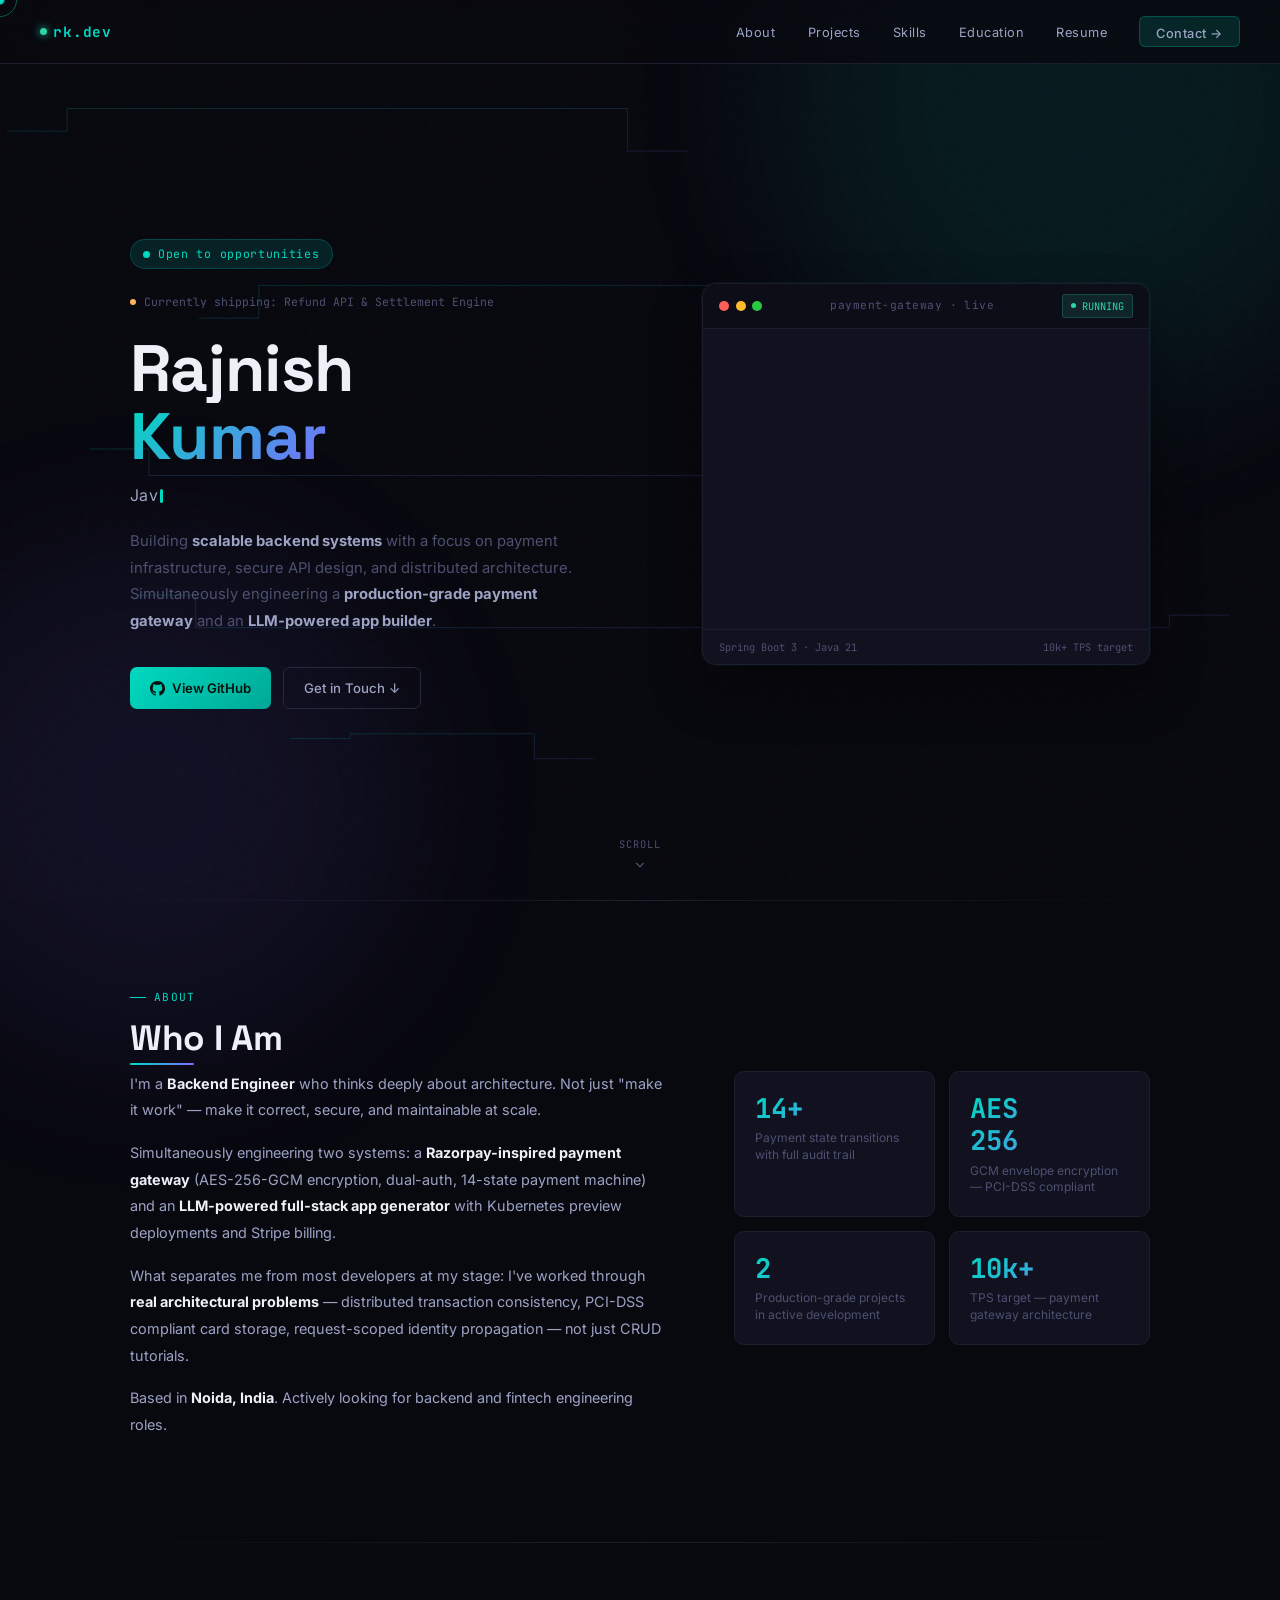
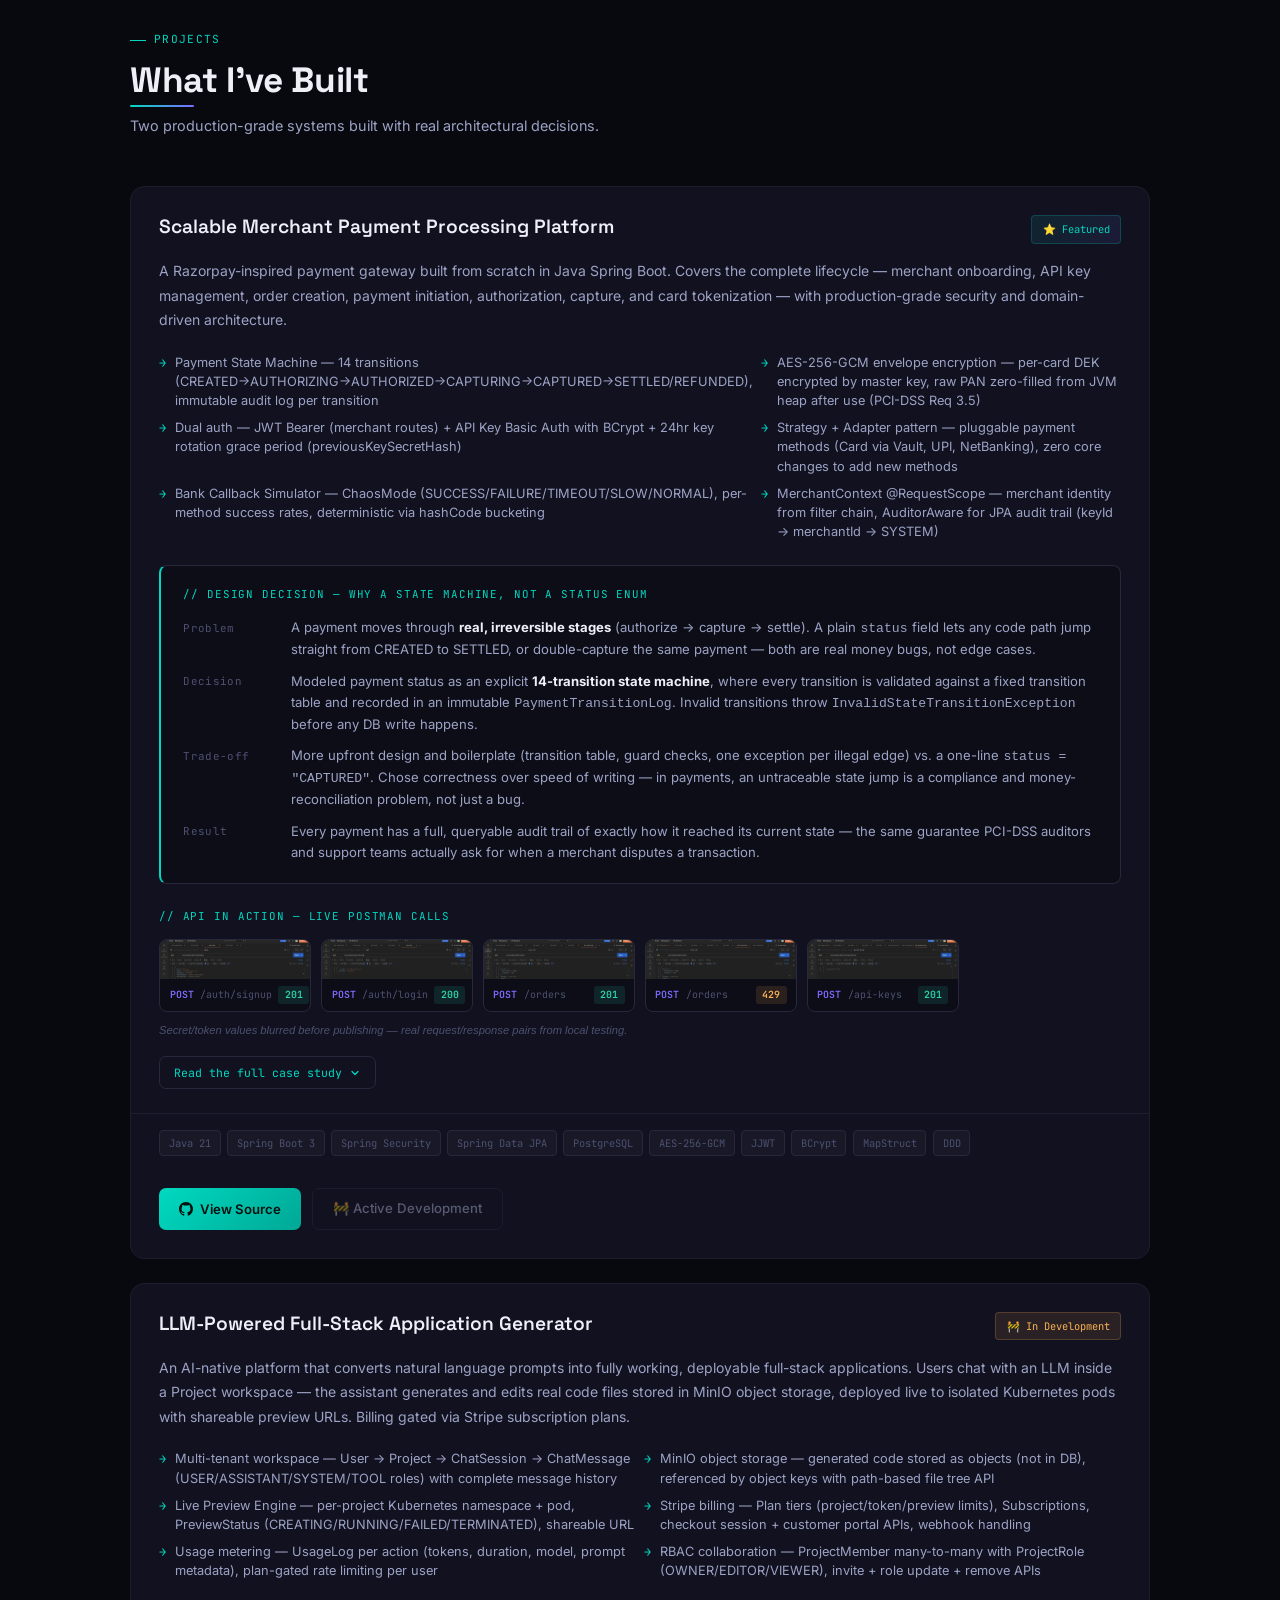
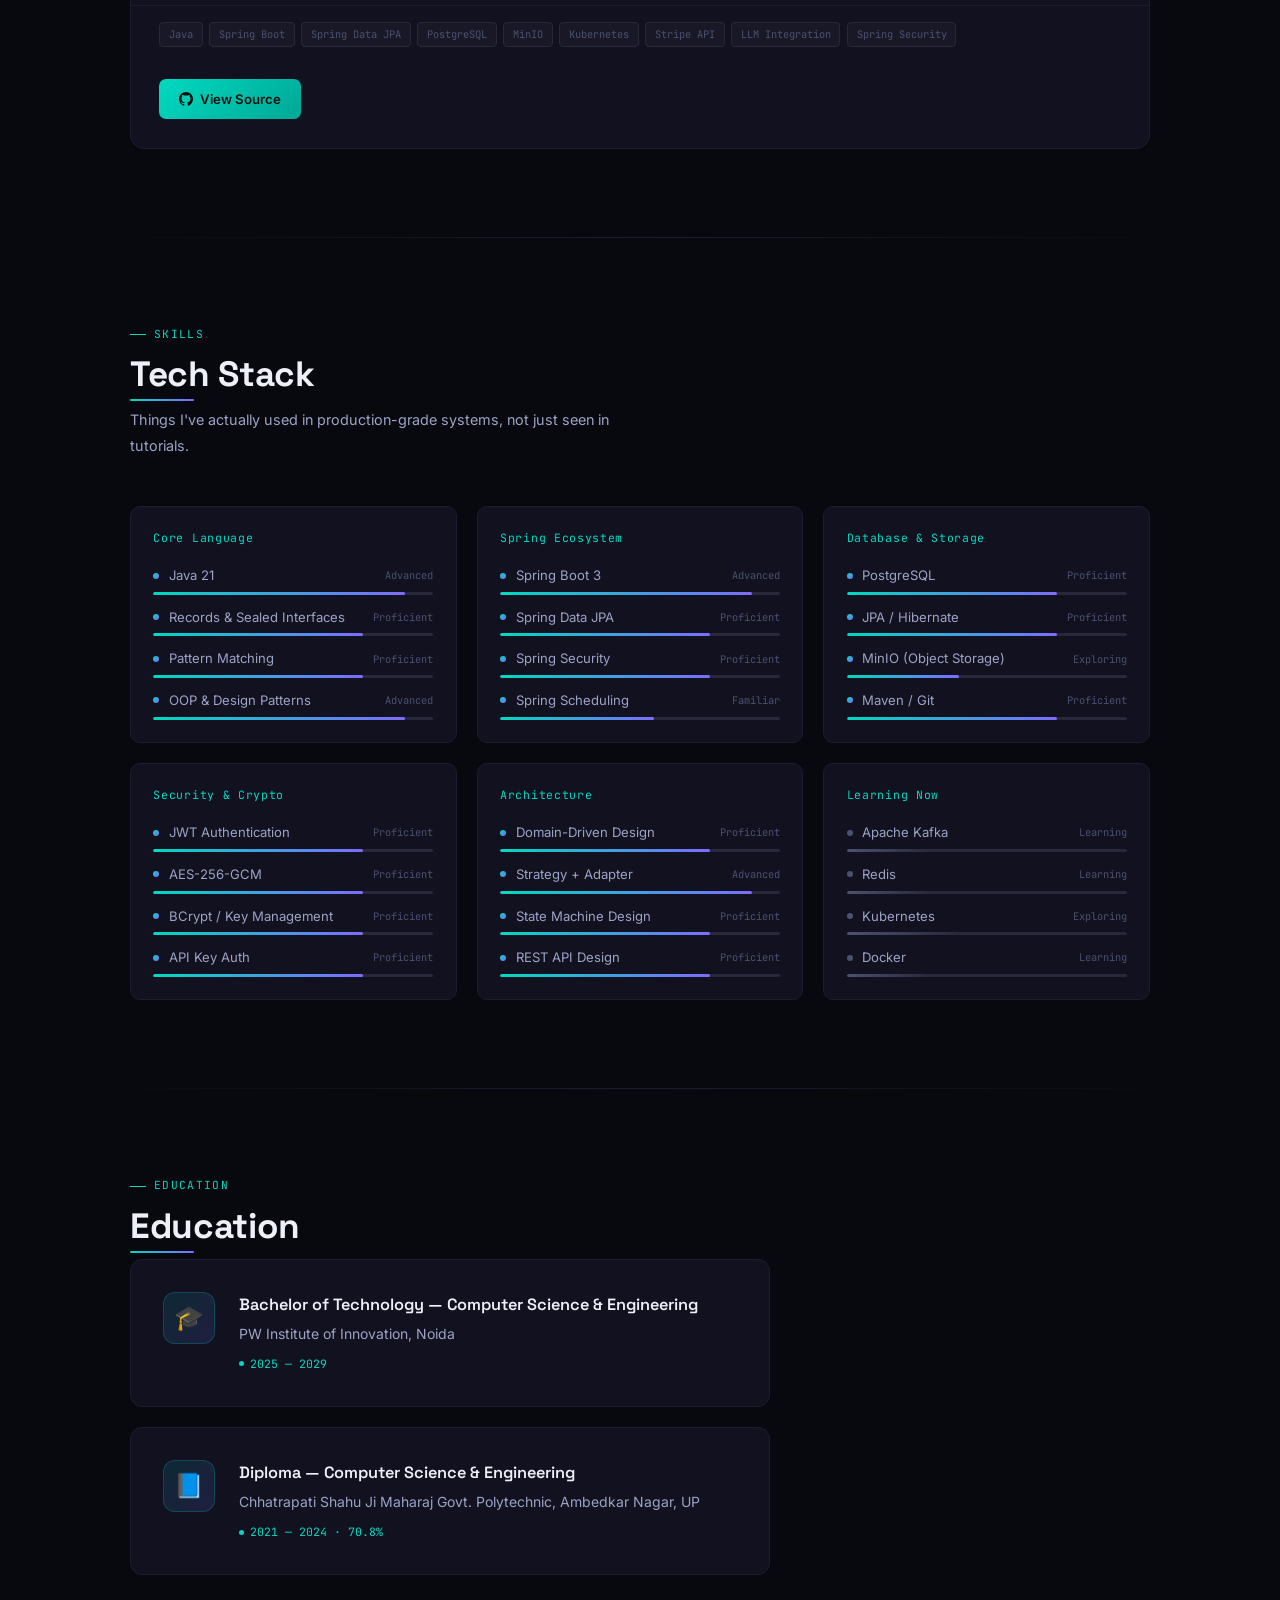
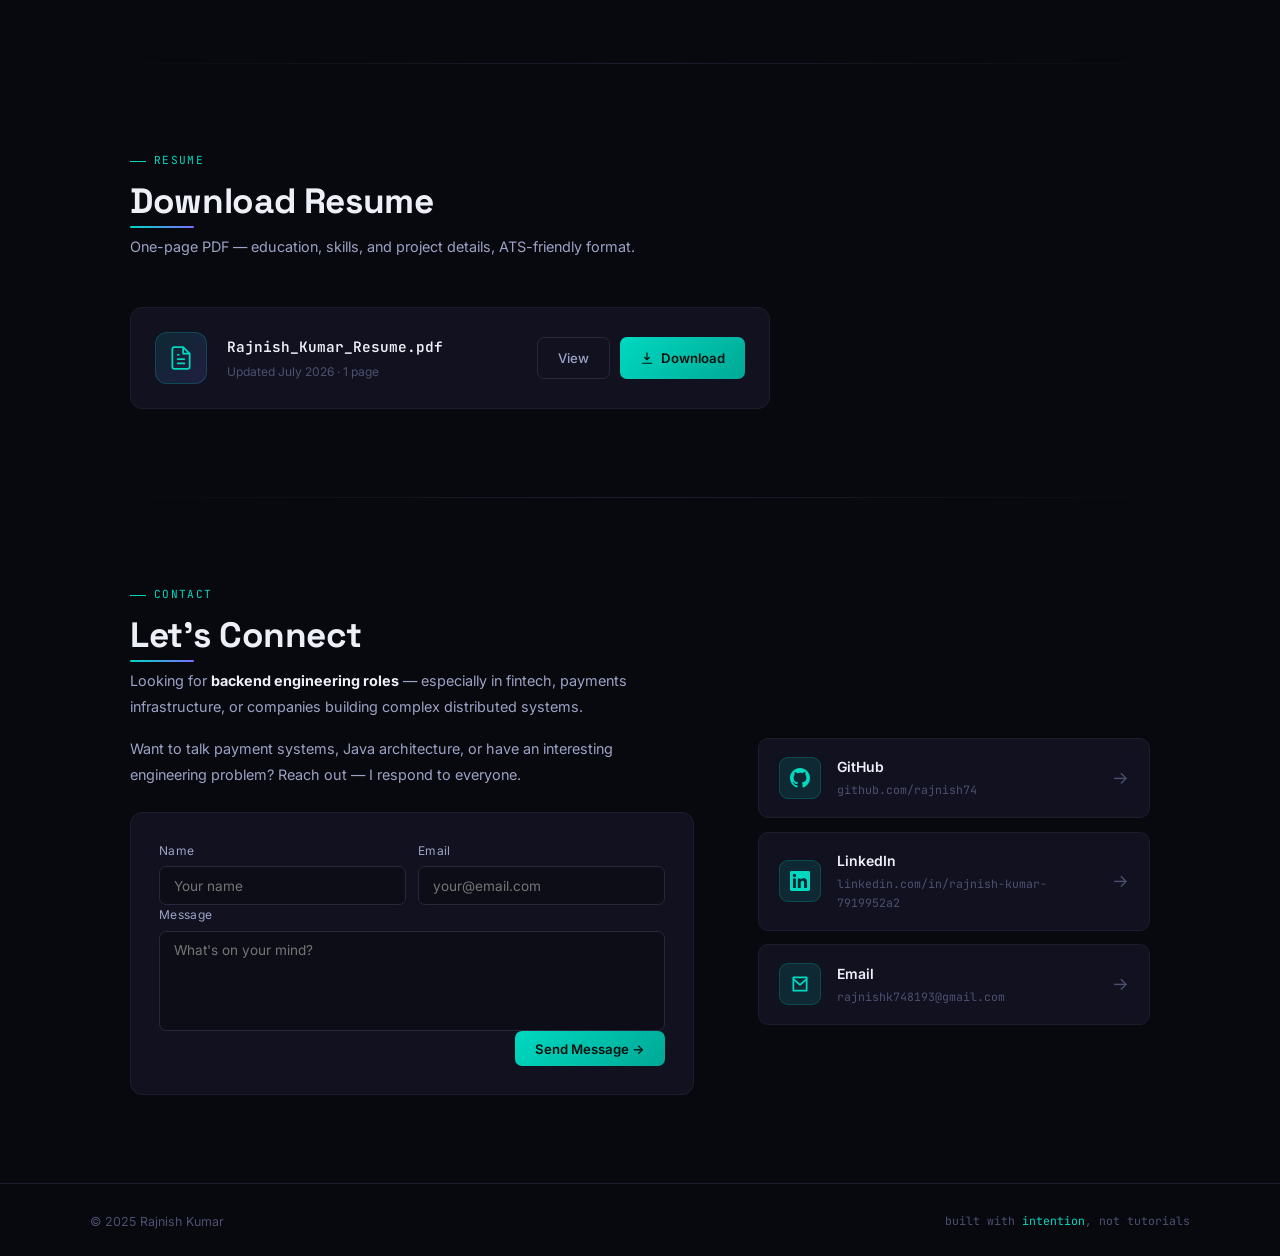
==== commit c3f6e7c0: "Add social share image and custom 404 page" ====
--- a/index.html
+++ b/index.html
@@ -8,6 +8,14 @@
 <meta property="og:title" content="Rajnish Kumar — Backend Engineer"/>
 <meta property="og:description" content="Java Spring Boot Developer building payment gateways and AI-powered platforms."/>
 <meta property="og:type" content="website"/>
+<meta property="og:image" content="https://rajnish74.github.io/images/og-image.png"/>
+<meta property="og:image:width" content="1200"/>
+<meta property="og:image:height" content="630"/>
+<meta property="og:url" content="https://rajnish74.github.io"/>
+<meta name="twitter:card" content="summary_large_image"/>
+<meta name="twitter:title" content="Rajnish Kumar — Backend Engineer"/>
+<meta name="twitter:description" content="Java Spring Boot Developer building payment gateways and AI-powered platforms."/>
+<meta name="twitter:image" content="https://rajnish74.github.io/images/og-image.png"/>
 <link rel="icon" href="data:image/svg+xml,%3Csvg xmlns='http://www.w3.org/2000/svg' viewBox='0 0 64 64'%3E%3Crect width='64' height='64' rx='14' fill='%2308080F'/%3E%3Ctext x='32' y='42' font-family='monospace' font-size='28' font-weight='700' fill='%2300D9C0' text-anchor='middle'%3ERK%3C/text%3E%3C/svg%3E"/>
 <script type="application/ld+json">
 {
@@ -83,6 +91,7 @@
   <div class="hero-inner" id="heroInner">
     <div class="hero-left">
       <div class="hero-eyebrow">Open to opportunities</div>
+      <div class="hero-status"><span class="hero-status-dot"></span>Currently shipping: Refund API &amp; Settlement Engine</div>
       <h1 class="hero-name">
         <span class="line"><span>Rajnish</span></span><span class="line"><span class="accent">Kumar</span></span>
       </h1>
--- a/css/style.css
+++ b/css/style.css
@@ -11,6 +11,10 @@
   --ease:cubic-bezier(.16,.8,.28,1);
 }
 html{scroll-behavior:smooth;cursor:none}
+@media (hover: none), (pointer: coarse){
+  html{cursor:auto}
+  #cursor,#cursor-ring{display:none !important}
+}
 @media (prefers-reduced-motion: reduce){
   html{scroll-behavior:auto;cursor:auto}
   *,*::before,*::after{animation-duration:.001ms !important;animation-iteration-count:1 !important;transition-duration:.001ms !important;scroll-behavior:auto !important}
@@ -100,6 +104,9 @@
 .hero-inner{display:grid;grid-template-columns:1.1fr 1fr;gap:5rem;align-items:center;width:100%}
 .hero-eyebrow{display:inline-flex;align-items:center;gap:.5rem;font-family:'JetBrains Mono',monospace;font-size:.72rem;color:var(--accent);background:var(--accent-dim);border:1px solid rgba(0,217,192,.2);padding:.3rem .75rem;border-radius:100px;width:fit-content;letter-spacing:.06em;margin-bottom:1.5rem;opacity:0;transform:translateY(14px)}
 .hero-eyebrow::before{content:'';width:7px;height:7px;border-radius:50%;background:var(--accent);animation:pulse 2s infinite}
+.hero-status{display:flex;align-items:center;gap:.5rem;font-family:'JetBrains Mono',monospace;font-size:.72rem;color:var(--muted);margin:0 0 1.5rem;opacity:0;transform:translateY(14px)}
+.hero-anim-in .hero-status{animation:heroFade .7s var(--ease) .25s forwards}
+.hero-status-dot{width:6px;height:6px;border-radius:50%;background:var(--warning);flex-shrink:0;animation:pulse 1.6s infinite}
 .hero-name{font-family:'Space Grotesk',sans-serif;font-size:clamp(2.6rem,5.2vw,4.1rem);font-weight:700;line-height:1.03;color:var(--text);margin-bottom:.75rem;letter-spacing:-.01em}
 .hero-name .line{display:block;overflow:hidden}
 .hero-name .line span{display:inline-block;opacity:0;transform:translateY(110%)}
@@ -156,7 +163,9 @@
 .section-divider{height:1px;background:linear-gradient(90deg,transparent,var(--border),transparent);max-width:1100px;margin:0 auto}
 .section-eyebrow{font-family:'JetBrains Mono',monospace;font-size:.7rem;color:var(--accent);letter-spacing:.12em;text-transform:uppercase;margin-bottom:.6rem;display:flex;align-items:center;gap:.5rem}
 .section-eyebrow::before{content:'';width:16px;height:1px;background:var(--accent)}
-.section-heading{font-family:'Space Grotesk',sans-serif;font-size:clamp(1.7rem,3vw,2.2rem);font-weight:700;margin-bottom:.75rem;line-height:1.2;letter-spacing:-.01em}
+.section-heading{font-family:'Space Grotesk',sans-serif;font-size:clamp(1.7rem,3vw,2.2rem);font-weight:700;margin-bottom:.75rem;line-height:1.2;letter-spacing:-.01em;position:relative;display:inline-block}
+.section-heading::after{content:'';position:absolute;left:0;bottom:-6px;width:0;height:2px;background:linear-gradient(90deg,var(--accent),var(--purple));border-radius:2px;transition:width .8s var(--ease) .15s}
+.section-wrap.in-view .section-heading::after,.section-heading.underline-in::after{width:64px}
 .section-sub{color:var(--text2);font-size:.9rem;max-width:540px;margin-bottom:3rem;line-height:1.75}
 
 /* ── ABOUT ── */
